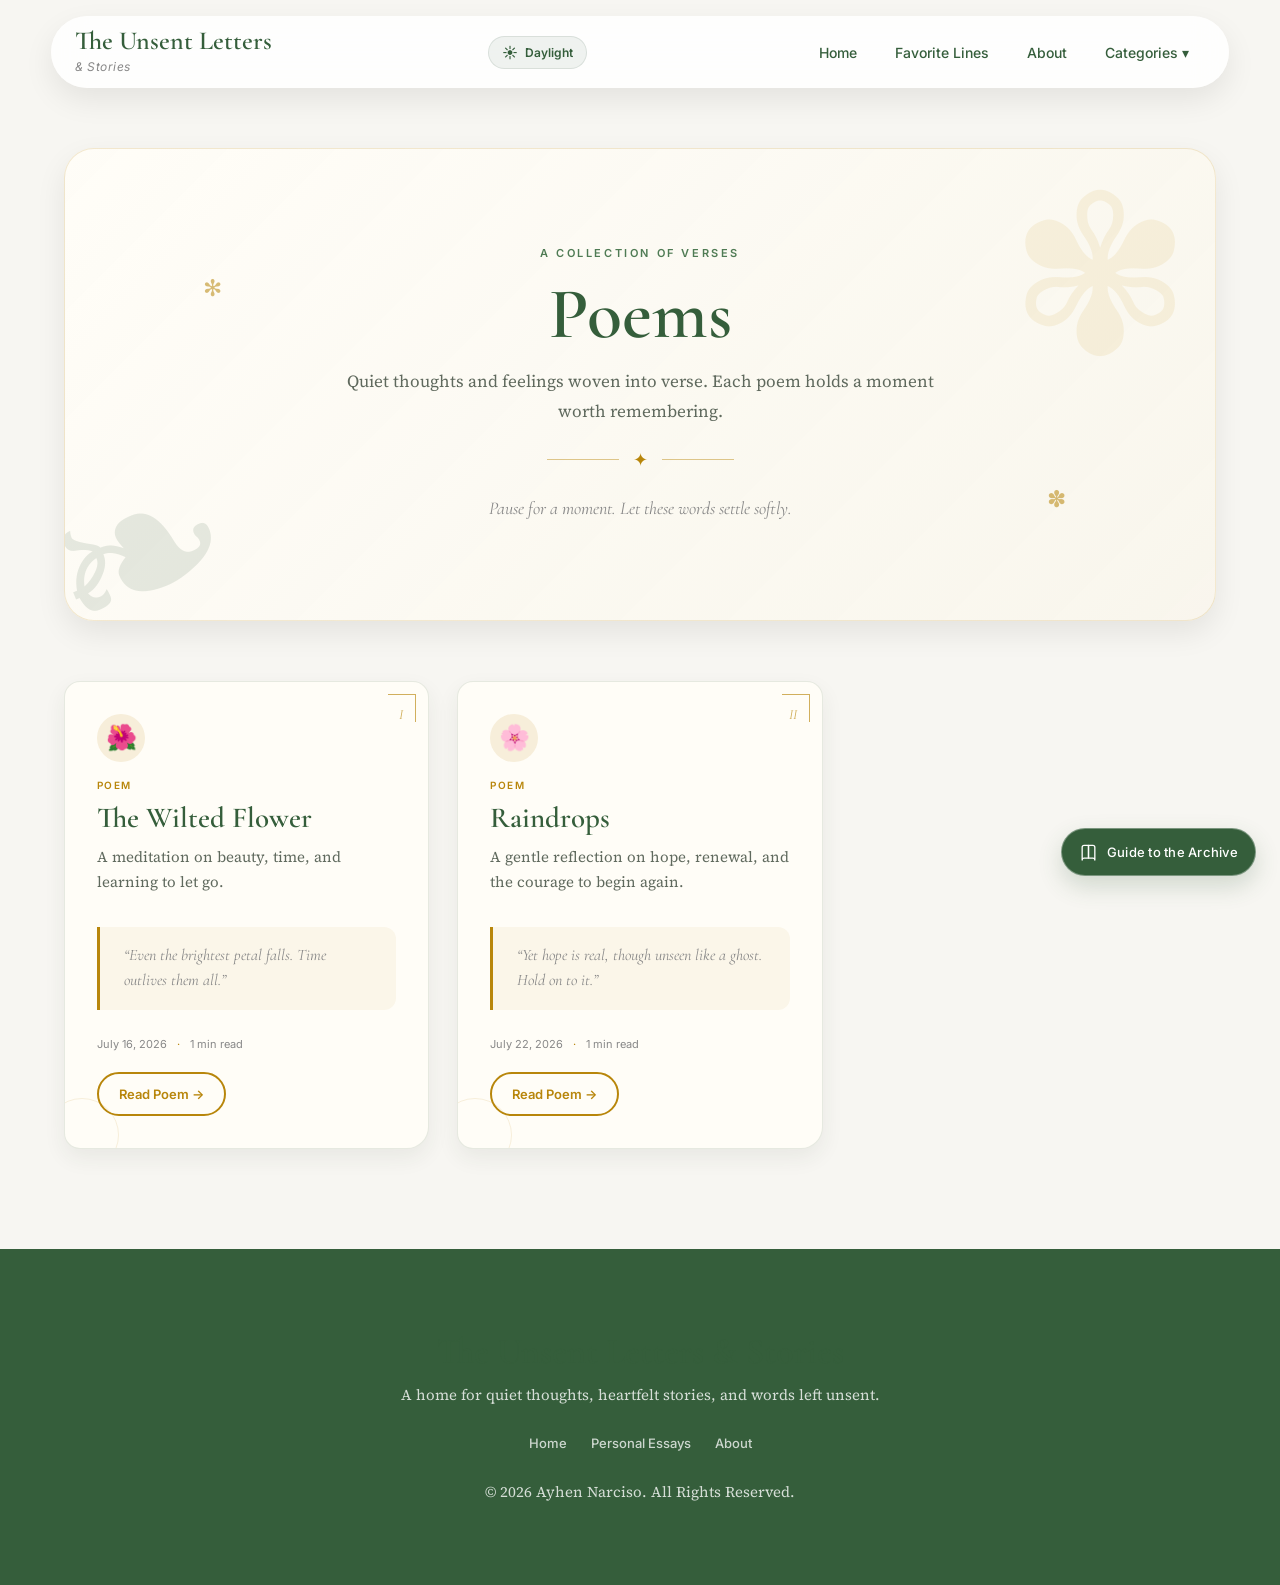
==== poems/index.html @ 9f200e7b "Major Website Update: Poetry, Fresh Ink, Library Improvements & UX Enhancements This update expands " ====
<!DOCTYPE html>
<html lang="en">
<head>
    <meta charset="UTF-8">
    <meta name="viewport" content="width=device-width, initial-scale=1.0">
    <title>Poems | The Unsent Letters & Stories</title>
    <script src="../theme.js"></script>
    <link rel="stylesheet" href="../style.css">
    <link rel="icon" type="image/png" href="../assets/icons/favicon.png">

    <link rel="preconnect" href="https://fonts.googleapis.com">
    <link rel="preconnect" href="https://fonts.gstatic.com" crossorigin>
    <link href="https://fonts.googleapis.com/css2?family=Cormorant+Garamond:ital,wght@0,400;0,600;0,700;1,400;1,600&family=Source+Serif+4:ital,opsz,wght@0,8..60,400;0,8..60,600;1,8..60,400;1,8..60,600&family=Inter:wght@300;400;500;600&display=swap" rel="stylesheet">
</head>
<body class="essay-library-page">

    <!-- Navigation -->
    <nav>
        <div class="nav-logo">
            <a href="../index.html">
                <span class="site-title">The Unsent Letters</span>
                <span class="site-subtitle">& Stories</span>
            </a>
        </div>

        <button class="hamburger" aria-label="Toggle menu">
            <span></span>
            <span></span>
            <span></span>
        </button>

        <ul class="nav-menu">
            <li><a href="../index.html">Home</a></li>
            <li><a href="../quotes.html">Favorite Lines</a></li>
            <li><a href="../about.html">About</a></li>
            <li class="dropdown">
                <a href="#" class="dropdown-toggle">Categories ▾</a>
                <ul class="dropdown-menu">
                    <li><a href="../essays.html">Personal Essays</a></li>
                    <li><a href="index.html" class="active">Poems</a></li>
                    <li><a href="#">Short Stories</a></li>
                    <li><a href="#">Novels</a></li>
                    <li><a href="#">Articles</a></li>
                    <li><a href="../letters-between-us.html">Letters Between Us</a></li>
                </ul>
            </li>
        </ul>
    </nav>

    <!-- Library Section -->
    <main class="essay-library">
        <section class="library-hero reveal" aria-labelledby="library-title">
            <span class="library-flourish library-flourish-left" aria-hidden="true">&#10043;</span>
            <span class="library-flourish library-flourish-right" aria-hidden="true">&#10045;</span>
            <p class="library-kicker">A collection of verses</p>
            <h1 id="library-title">Poems</h1>
            <p class="library-intro">Quiet thoughts and feelings woven into verse. Each poem holds a moment worth remembering.</p>
            <div class="library-divider" aria-hidden="true"><span>✦</span></div>
            <p class="library-note">Pause for a moment. Let these words settle softly.</p>
        </section>

        <section class="essay-grid" aria-label="Poem collection">
            <article class="essay-card essay-card-sunflower reveal">
                <span class="card-stamp" aria-hidden="true">I</span><span class="card-icon" aria-hidden="true">&#127802;</span>
                <span class="essay-badge">Poem</span><h2>The Wilted Flower</h2>
                <p class="card-desc">A meditation on beauty, time, and learning to let go.</p>
                <blockquote>&ldquo;Even the brightest petal falls. Time outlives them all.&rdquo;</blockquote>
                <div class="essay-details"><span>July 16, 2026</span><span>1 min read</span></div>
                <a href="wilted-flower.html" class="btn-read">Read Poem <span aria-hidden="true">&rarr;</span></a>
            </article>

            <article class="essay-card essay-card-moonbound reveal">
                <span class="card-stamp" aria-hidden="true">II</span><span class="card-icon" aria-hidden="true">&#127800;</span>
                <span class="essay-badge">Poem</span><h2>Raindrops</h2>
                <p class="card-desc">A gentle reflection on hope, renewal, and the courage to begin again.</p>
                <blockquote>&ldquo;Yet hope is real, though unseen like a ghost. Hold on to it.&rdquo;</blockquote>
                <div class="essay-details"><span>July 22, 2026</span><span>1 min read</span></div>
                <a href="raindrops.html" class="btn-read">Read Poem <span aria-hidden="true">&rarr;</span></a>
            </article>
        </section>
    </main>

    <!-- Footer -->
    <footer class="site-footer">
        <h2 class="footer-title">The Unsent Letters & Stories</h2>
        <p>A home for quiet thoughts, heartfelt stories, and words left unsent.</p>

        <div class="footer-links">
            <a href="../index.html">Home</a>
            <a href="../essays.html">Personal Essays</a>
            <a href="../about.html">About</a>
        </div>

        <p class="footer-copy">&copy; 2026 Ayhen Narciso. All Rights Reserved.</p>
    </footer>

    <button id="topButton" aria-label="Back to top">&uarr;</button>

    <script src="../script.js"></script>
</body>
</html>
---- style.css ----
/* =========================================
   THE UNSENT LETTERS & STORIES
   Global Stylesheet — Adaptive Theme System
   ========================================= */

/* ----- CSS Variables (Daylight – default) ----- */
:root {
  /* --- Semantic theme tokens (Daylight) --- */
  --background: #F7F6F2;
  --background-subtle: #F8F5EC;
  --surface: #FFFFFF;
  --surface-raised: #FFFDF7;
  --surface-glass: rgba(255, 255, 255, 0.85);
  --text-primary: #2F3A2F;
  --text-secondary: #5F695D;
  --text-muted: #888;
  --text-on-accent: #FFFFFF;
  --accent: #355E3B;
  --accent-hover: #4F7B54;
  --accent-muted: #2F3A2F;
  --accent-gold: #B8860B;
  --accent-gold-hover: #D4A030;
  --accent-gold-light: #F6D365;
  --border: rgba(53, 94, 59, 0.12);
  --shadow-sm: 0 4px 12px rgba(0, 0, 0, 0.06);
  --shadow-md: 0 12px 30px rgba(0, 0, 0, 0.08);
  --shadow-lg: 0 20px 50px rgba(0, 0, 0, 0.1);
  --shadow-btn: 0 10px 25px rgba(53, 94, 59, 0.2);
  --shadow-btn-hover: 0 18px 35px rgba(53, 94, 59, 0.3);
  --button-accent-shadow: 0 10px 25px rgba(184, 134, 11, 0.25);
  --focus-ring: var(--accent-gold-light);
  --shadow: var(--shadow-md);
  --overlay: rgba(31, 45, 33, 0.48);

  /* --- Component-specific tokens (Daylight) --- */
  --nav-bg: var(--surface-glass);
  --nav-shadow: var(--shadow-md);
  --nav-link-hover-bg: var(--accent);
  --nav-link-hover-color: var(--text-on-accent);
  --dropdown-bg: var(--surface-glass);
  --dropdown-shadow: var(--shadow-lg);
  --hamburger-color: var(--accent);
  --mobile-menu-bg: rgba(255, 255, 255, 0.97);

  --hero-bg: var(--accent-muted);
  --hero-overlay: linear-gradient(180deg, rgba(20, 31, 22, 0.62) 0%, rgba(28, 43, 30, 0.72) 52%, rgba(24, 35, 25, 0.78) 100%);
  --hero-text: var(--surface-raised);
  --hero-description: rgba(255, 253, 247, 0.9);
  --hero-btn-bg: var(--surface-raised);
  --hero-btn-color: var(--accent);
  --hero-btn-hover-bg: var(--accent-gold-light);
  --hero-btn-hover-color: var(--accent-muted);

  --card-bg: var(--surface);
  --card-shadow: var(--shadow-sm);
  --card-shadow-hover: var(--shadow-md);
  --card-border: var(--border);
  --card-accent: var(--accent-gold);

  --footer-bg: var(--accent);
  --footer-text: var(--text-on-accent);
  --footer-link-color: var(--text-on-accent);
  --footer-link-hover: var(--accent-gold-light);
  --footer-opacity: 0.8;

  --quote-card-bg: var(--surface);
  --quote-card-border: var(--border);

  --search-bg: var(--surface);
  --search-shadow: var(--shadow-sm);
  --search-focus-shadow: var(--shadow-btn);
  --search-border: rgba(53, 94, 59, 0.14);

  --guide-trigger-bg: var(--accent);
  --guide-trigger-color: var(--text-on-accent);
  --guide-trigger-hover-bg: var(--accent-hover);
  --guide-modal-overlay: rgba(31, 45, 33, 0.48);
  --guide-panel-bg: var(--surface-raised);
  --guide-panel-border: var(--border);
  --guide-panel-shadow: 0 28px 70px rgba(20, 34, 22, 0.28);
  --guide-nav-bg: rgba(255, 255, 255, 0.56);
  --guide-nav-hover-bg: var(--surface);
  --guide-nav-hover-shadow: var(--shadow-sm);

  --article-header-bg: var(--accent-muted);
  --article-header-text: var(--surface-raised);
  --article-header-shadow: rgba(0, 0, 0, 0.38);
  --article-default-hero-overlay: linear-gradient(180deg, rgba(32, 42, 31, 0.66), rgba(32, 42, 31, 0.78));
  --article-meta-bg: rgba(255, 255, 255, 0.16);
  --article-meta-border: rgba(255, 255, 255, 0.22);
  --article-text-shadow: 0 1px 0 rgba(255, 255, 255, 0.42);
  --article-page-wash: linear-gradient(180deg, var(--background) 0%, var(--background-subtle) 100%);
  --article-blockquote-bg: linear-gradient(90deg, rgba(212, 160, 48, 0.06), transparent);
  --article-separator-color: var(--accent-gold);
  --article-sunflower-overlay: linear-gradient(180deg, rgba(54, 40, 16, 0.52), rgba(48, 35, 14, 0.78));
  --article-sunflower-wash: radial-gradient(circle at 12% 16%, rgba(246, 211, 101, 0.18), transparent 30%), linear-gradient(180deg, #FBF7EA 0%, var(--background-subtle) 56%, var(--background) 100%);
  --article-moonbound-overlay: linear-gradient(180deg, rgba(9, 22, 50, 0.5), rgba(10, 24, 51, 0.82));
  --article-moonbound-wash: radial-gradient(circle at 85% 12%, rgba(141, 163, 207, 0.16), transparent 28%), linear-gradient(180deg, #F4F6FB 0%, #F8F6F1 58%, var(--background) 100%);
  --article-blizzard-overlay: linear-gradient(180deg, rgba(31, 49, 63, 0.5), rgba(38, 53, 65, 0.8));
  --article-blizzard-wash: radial-gradient(circle at 14% 15%, rgba(168, 190, 204, 0.22), transparent 28%), linear-gradient(180deg, #F2F6F6 0%, #F7F6F2 62%, var(--background) 100%);
  --article-peace-overlay: linear-gradient(180deg, rgba(35, 73, 47, 0.38), rgba(38, 69, 43, 0.68));
  --article-peace-wash: radial-gradient(circle at 82% 15%, rgba(194, 222, 167, 0.25), transparent 30%), linear-gradient(180deg, #F6F9EF 0%, var(--background-subtle) 58%, var(--background) 100%);
  --article-eccentric-overlay: linear-gradient(135deg, rgba(48, 46, 66, 0.58), rgba(42, 70, 64, 0.7));
  --article-eccentric-wash: radial-gradient(circle at 10% 10%, rgba(170, 149, 191, 0.16), transparent 27%), radial-gradient(circle at 88% 25%, rgba(117, 171, 159, 0.14), transparent 25%), linear-gradient(180deg, #FAF8F5 0%, var(--background-subtle) 62%, var(--background) 100%);
  --article-nav-bg: var(--surface);
  --article-nav-shadow: var(--shadow-sm);
  --article-nav-hover-bg: var(--accent);
  --article-nav-hover-color: var(--text-on-accent);
  --article-nav-hover-shadow: var(--shadow-btn);

  --share-card-bg: var(--surface);
  --share-card-shadow: var(--shadow-md);
  --share-action-btn-bg: var(--accent);
  --share-modal-bg: var(--surface);
  --share-modal-overlay: var(--overlay);
  --close-share-color: var(--text-muted);
  --close-share-hover: var(--accent);

  --letter-form-border: rgba(0, 0, 0, 0.08);
  --letter-form-focus-border: var(--accent);
  --letter-form-focus-shadow: rgba(53, 94, 59, 0.1);
  --letter-submit-bg: var(--accent);
  --letter-submit-hover-bg: var(--accent-hover);

  --line-card-bg: var(--surface);
  --line-card-shadow: var(--shadow-sm);
  --line-card-shadow-hover: var(--shadow-md);

  --garden-letter-bg: var(--surface);

  --about-highlight-bg: rgba(212, 160, 48, 0.06);
  --about-highlight-border: var(--accent-gold);

  --top-button-bg: var(--accent);
  --top-button-color: var(--text-on-accent);
  --top-button-hover-bg: var(--accent-hover);

  --library-hero-bg: linear-gradient(135deg, rgba(255, 253, 247, 0.96), rgba(248, 245, 236, 0.9));
  --library-hero-border: rgba(184, 134, 11, 0.16);
  --library-hero-shadow: var(--shadow-md);
  --library-page-bg: var(--background);
  --library-card-bg: var(--surface-raised);
  --library-card-border: rgba(53, 94, 59, 0.12);
  --library-card-shadow: 0 9px 22px rgba(43, 52, 39, 0.07);
  --library-card-shadow-hover: 0 18px 42px rgba(43, 52, 39, 0.14);
  --library-card-icon-bg: rgba(184, 134, 11, 0.12);
  --library-card-badge: var(--accent-gold);

  /* Library modal tokens (Daylight) */
  --library-modal-overlay: rgba(31, 45, 33, 0.55);
  --library-modal-panel-bg: var(--surface-raised);
  --library-modal-panel-border: var(--border);
  --library-modal-panel-shadow: 0 28px 70px rgba(20, 34, 22, 0.28);
  --library-modal-close-hover-bg: rgba(53, 94, 59, 0.08);
  --library-category-card-bg: var(--surface);
  --library-category-card-border: rgba(53, 94, 59, 0.10);
  --library-category-card-shadow: 0 6px 18px rgba(43, 52, 39, 0.06);
  --library-category-card-shadow-hover: 0 14px 32px rgba(43, 52, 39, 0.12);
  --library-category-card-disabled-opacity: 0.55;
  --library-category-icon-bg: rgba(184, 134, 11, 0.10);
  --library-badge-available-bg: rgba(53, 94, 59, 0.10);
  --library-badge-available-color: var(--accent);
  --library-badge-coming-bg: rgba(184, 134, 11, 0.12);
  --library-badge-coming-color: var(--accent-gold);

  --progress-bar-bg: var(--accent-gold);

  --toggle-bg: rgba(53, 94, 59, 0.07);
  --toggle-color: var(--accent);
  --toggle-hover-bg: rgba(53, 94, 59, 0.12);
  --toggle-border: var(--border);
  --toggle-moonlight-shadow: 0 0 18px rgba(200, 154, 70, 0.14);

  --guide-trigger-border: rgba(255, 255, 255, 0.34);
  --guide-close-hover-bg: rgba(53, 94, 59, 0.08);
  --hero-button-shadow: 0 10px 25px rgba(0, 0, 0, 0.2);
  --start-card-hover-shadow: 0 25px 55px rgba(0, 0, 0, 0.1);
  --essay-quote-bg: rgba(184, 134, 11, 0.04);
  --library-decoration-primary: rgba(53, 94, 59, 0.12);
  --library-decoration-secondary: rgba(212, 160, 48, 0.11);
  --article-vignette: radial-gradient(circle at 50% 45%, transparent 0, rgba(18, 28, 20, 0.18) 100%);
  --article-icon-shadow: 0 2px 12px rgba(0, 0, 0, 0.3);

  /* Poem-specific tokens (Daylight) */
  --poem-wilted-overlay: linear-gradient(180deg, rgba(92, 24, 34, 0.48), rgba(68, 18, 26, 0.76));
  --poem-wilted-wash: radial-gradient(circle at 25% 18%, rgba(230, 150, 160, 0.15), transparent 28%), linear-gradient(180deg, #FDF5F5 0%, #FDF0F0 56%, var(--background) 100%);
  --poem-wilted-hero: url('https://images.unsplash.com/photo-1518621736915-f3b1c41bfd00?auto=format&fit=crop&q=82&w=2200');
  --poem-wilted-accent: #B8404A;
  --poem-petal-color: rgba(184, 64, 74, 0.2);

  --poem-raindrops-overlay: linear-gradient(180deg, rgba(30, 60, 55, 0.44), rgba(20, 48, 42, 0.74));
  --poem-raindrops-wash: radial-gradient(circle at 78% 22%, rgba(180, 210, 195, 0.16), transparent 26%), linear-gradient(180deg, #F0F7F3 0%, var(--background-subtle) 58%, var(--background) 100%);
  --poem-raindrops-hero: url('https://images.unsplash.com/photo-1534274988757-a28bf1a57c17?auto=format&fit=crop&q=82&w=2200');
  --poem-raindrops-accent: #5A8F7C;
  --poem-raindrop-color: rgba(90, 143, 124, 0.2);

  --essay-accent-sunflower: #B8860B;
  --essay-accent-blizzard: #67889B;
  --essay-accent-eccentric: #8A6E94;
  --essay-accent-moonbound: #526A9E;
  --essay-accent-peace: #5F8C63;

  --scrollbar-thumb: var(--accent-hover);
  --scrollbar-thumb-hover: var(--accent);
  --selection-bg: var(--accent-hover);
  --selection-color: var(--text-on-accent);

  /* Spacing */
  --space-xs: 8px;
  --space-sm: 16px;
  --space-md: 24px;
  --space-lg: 40px;
  --space-xl: 60px;
  --space-2xl: 80px;
  --space-3xl: 100px;

  /* Border Radius */
  --radius-sm: 12px;
  --radius-md: 18px;
  --radius-lg: 24px;
  --radius-xl: 30px;
  --radius-full: 60px;
  --radius-round: 50px;

  /* Typography */
  --font-heading: 'Cormorant Garamond', Georgia, serif;
  --font-body: 'Source Serif 4', Georgia, serif;
  --font-nav: 'Inter', -apple-system, sans-serif;

  /* Reading */
  --reading-width: 720px;
  --content-width: 700px;
  --content-max: 760px;
  --max-width: 1200px;

  /* Transitions */
  --transition-fast: 0.25s ease;
  --transition-base: 0.35s ease;
  --transition-slow: 0.6s ease;
}

/* ----- Moonlight Theme ----- */
html[data-theme="moonlight"] {
  /* Semantic theme tokens (Moonlight) */
  --background: #171614;
  --background-subtle: #22211F;
  --surface: #2B2926;
  --surface-raised: #2B2926;
  --surface-glass: rgba(43, 41, 38, 0.9);
  --text-primary: #F2EEDF;
  --text-secondary: #C8C1B4;
  --text-muted: #aaa397;
  --text-on-accent: #F2EEDF;
  --accent: #84977a;
  --accent-hover: #a9b89a;
  --accent-muted: #171614;
  --accent-gold: #d0a95f;
  --accent-gold-hover: #c89a46;
  --accent-gold-light: #e4c782;
  --border: rgba(215, 203, 181, 0.16);
  --shadow-sm: 0 4px 16px rgba(0, 0, 0, 0.18);
  --shadow-md: 0 12px 32px rgba(0, 0, 0, 0.24);
  --shadow-lg: 0 20px 54px rgba(0, 0, 0, 0.3);
  --shadow-btn: 0 10px 25px rgba(0, 0, 0, 0.25);
  --shadow-btn-hover: 0 16px 32px rgba(0, 0, 0, 0.34);
  --button-accent-shadow: 0 10px 25px rgba(200, 154, 70, 0.25);
  --focus-ring: var(--accent-gold-light);
  --shadow: var(--shadow-md);
  --overlay: rgba(12, 11, 10, 0.62);

  /* Component-specific tokens (Moonlight) */
  --nav-bg: var(--surface-glass);
  --nav-shadow: var(--shadow-md);
  --nav-link-hover-bg: var(--accent);
  --nav-link-hover-color: var(--text-on-accent);
  --dropdown-bg: var(--surface-glass);
  --dropdown-shadow: var(--shadow-lg);
  --hamburger-color: var(--accent-gold-light);
  --mobile-menu-bg: rgba(34, 33, 31, 0.98);

  --hero-bg: var(--accent-muted);
  --hero-overlay: linear-gradient(180deg, rgba(10, 14, 11, 0.72) 0%, rgba(15, 22, 16, 0.8) 52%, rgba(13, 17, 14, 0.86) 100%);
  --hero-text: var(--surface-raised);
  --hero-description: rgba(242, 238, 223, 0.9);
  --hero-btn-bg: var(--surface-raised);
  --hero-btn-color: var(--accent);
  --hero-btn-hover-bg: var(--accent-gold-light);
  --hero-btn-hover-color: var(--accent-muted);

  --card-bg: var(--surface);
  --card-shadow: var(--shadow-sm);
  --card-shadow-hover: var(--shadow-md);
  --card-border: var(--border);
  --card-accent: var(--accent-gold);

  --footer-bg: var(--background-subtle);
  --footer-text: var(--text-primary);
  --footer-link-color: var(--text-secondary);
  --footer-link-hover: var(--accent-gold-light);
  --footer-opacity: 0.8;

  --quote-card-bg: var(--surface-raised);
  --quote-card-border: var(--border);

  --search-bg: var(--surface-raised);
  --search-shadow: var(--shadow-sm);
  --search-focus-shadow: 0 0 0 5px rgba(200, 154, 70, 0.1), var(--shadow-sm);
  --search-border: var(--border);

  --guide-trigger-bg: var(--accent);
  --guide-trigger-color: var(--text-on-accent);
  --guide-trigger-hover-bg: var(--accent-hover);
  --guide-modal-overlay: rgba(12, 11, 10, 0.62);
  --guide-panel-bg: var(--surface-raised);
  --guide-panel-border: var(--border);
  --guide-panel-shadow: 0 28px 70px rgba(0, 0, 0, 0.4);
  --guide-nav-bg: rgba(62, 58, 53, 0.76);
  --guide-nav-hover-bg: var(--surface-raised);
  --guide-nav-hover-shadow: var(--shadow-sm);

  --article-header-bg: var(--accent-muted);
  --article-header-text: var(--surface-raised);
  --article-header-shadow: rgba(0, 0, 0, 0.38);
  --article-default-hero-overlay: linear-gradient(180deg, rgba(20, 24, 20, 0.76), rgba(10, 12, 10, 0.88));
  --article-meta-bg: rgba(255, 255, 255, 0.16);
  --article-meta-border: rgba(255, 255, 255, 0.22);
  --article-text-shadow: none;
  --article-blockquote-bg: linear-gradient(90deg, rgba(200, 154, 70, 0.12), transparent);
  --article-separator-color: var(--accent-gold);
  --article-sunflower-overlay: linear-gradient(180deg, rgba(48, 31, 10, 0.65), rgba(23, 20, 15, 0.86));
  --article-sunflower-wash: radial-gradient(circle at 12% 16%, rgba(186, 132, 38, 0.12), transparent 30%), linear-gradient(180deg, #211D18 0%, var(--background) 62%);
  --article-moonbound-overlay: linear-gradient(180deg, rgba(5, 14, 42, 0.52), rgba(5, 10, 28, 0.87));
  --article-moonbound-wash: radial-gradient(circle at 85% 12%, rgba(104, 128, 183, 0.13), transparent 28%), linear-gradient(180deg, #1B1E2B 0%, var(--background) 62%);
  --article-blizzard-overlay: linear-gradient(180deg, rgba(22, 40, 57, 0.66), rgba(16, 22, 28, 0.87));
  --article-blizzard-wash: radial-gradient(circle at 14% 15%, rgba(104, 139, 163, 0.13), transparent 28%), linear-gradient(180deg, #1C2225 0%, var(--background) 62%);
  --article-peace-overlay: linear-gradient(180deg, rgba(24, 56, 37, 0.58), rgba(20, 29, 21, 0.84));
  --article-peace-wash: radial-gradient(circle at 82% 15%, rgba(132, 166, 103, 0.12), transparent 30%), linear-gradient(180deg, #1D251E 0%, var(--background) 62%);
  --article-eccentric-overlay: linear-gradient(135deg, rgba(41, 33, 52, 0.72), rgba(25, 46, 43, 0.84));
  --article-eccentric-wash: radial-gradient(circle at 10% 10%, rgba(143, 105, 156, 0.13), transparent 27%), radial-gradient(circle at 88% 25%, rgba(74, 130, 118, 0.12), transparent 25%), linear-gradient(180deg, #211D24 0%, var(--background) 62%);
  --article-nav-bg: var(--surface-raised);
  --article-nav-shadow: var(--shadow-sm);
  --article-nav-hover-bg: var(--accent);
  --article-nav-hover-color: var(--text-on-accent);
  --article-nav-hover-shadow: var(--shadow-btn);

  --share-card-bg: var(--surface-raised);
  --share-card-shadow: var(--shadow-md);
  --share-action-btn-bg: var(--accent);
  --share-modal-bg: var(--surface-raised);
  --share-modal-overlay: var(--overlay);
  --close-share-color: var(--text-muted);
  --close-share-hover: var(--accent-gold-light);

  --letter-form-border: var(--border);
  --letter-form-focus-border: var(--accent-gold);
  --letter-form-focus-shadow: rgba(200, 154, 70, 0.1);
  --letter-submit-bg: var(--accent);
  --letter-submit-hover-bg: var(--accent-hover);

  --line-card-bg: var(--surface-raised);
  --line-card-shadow: var(--shadow-sm);
  --line-card-shadow-hover: var(--shadow-md);

  --garden-letter-bg: var(--surface-raised);

  --about-highlight-bg: rgba(200, 154, 70, 0.12);
  --about-highlight-border: var(--accent-gold);

  --top-button-bg: var(--accent);
  --top-button-color: var(--text-on-accent);
  --top-button-hover-bg: var(--accent-hover);

  --library-hero-bg: radial-gradient(circle at 87% 16%, rgba(200, 154, 70, 0.11), transparent 19%), linear-gradient(135deg, rgba(43, 41, 38, 0.97), rgba(34, 33, 31, 0.96));
  --library-hero-border: rgba(200, 154, 70, 0.2);
  --library-hero-shadow: var(--shadow-md);
  --library-page-bg: radial-gradient(circle at 8% 23%, rgba(200, 154, 70, 0.1), transparent 18rem), radial-gradient(circle at 92% 38%, rgba(132, 151, 122, 0.09), transparent 21rem), repeating-linear-gradient(0deg, rgba(242, 238, 223, 0.012) 0 1px, transparent 1px 5px), var(--background);
  --library-card-bg: linear-gradient(90deg, rgba(200, 154, 70, 0.045), transparent 18%), repeating-linear-gradient(0deg, transparent 0 30px, rgba(242, 238, 223, 0.025) 30px 31px), var(--surface-raised);
  --library-card-border: var(--border);
  --library-card-shadow: 0 9px 22px rgba(0, 0, 0, 0.2);
  --library-card-shadow-hover: 0 18px 42px rgba(0, 0, 0, 0.3);
  --library-card-icon-bg: rgba(200, 154, 70, 0.12);
  --library-card-badge: var(--accent-gold);

  --progress-bar-bg: var(--accent-gold-light);

  --toggle-bg: rgba(228, 199, 130, 0.11);
  --toggle-color: var(--accent-gold-light);
  --toggle-hover-bg: rgba(228, 199, 130, 0.18);
  --toggle-border: rgba(228, 199, 130, 0.3);
  --toggle-moonlight-shadow: 0 0 18px rgba(200, 154, 70, 0.14);

  --guide-trigger-border: rgba(242, 238, 223, 0.34);
  --guide-close-hover-bg: rgba(228, 199, 130, 0.12);
  --hero-button-shadow: 0 10px 25px rgba(0, 0, 0, 0.25);
  --start-card-hover-shadow: 0 25px 55px rgba(0, 0, 0, 0.24);
  --essay-quote-bg: rgba(200, 154, 70, 0.08);
  --library-decoration-primary: rgba(169, 184, 154, 0.16);
  --library-decoration-secondary: rgba(228, 199, 130, 0.14);
  --article-vignette: radial-gradient(circle at 50% 45%, transparent 0, rgba(0, 0, 0, 0.3) 100%);
  --article-icon-shadow: 0 2px 12px rgba(0, 0, 0, 0.44);

  --essay-accent-sunflower: #D4A030;
  --essay-accent-blizzard: #7DA0B4;
  --essay-accent-eccentric: #A88BB5;
  --essay-accent-moonbound: #6D87C0;
  --essay-accent-peace: #78A07C;

  --scrollbar-thumb: #6f7f68;
  --scrollbar-thumb-hover: var(--accent-gold);
  --selection-bg: var(--accent-gold);
  --selection-color: var(--background);
}

/* =========================================
   THEME TOGGLE
   ========================================= */

.theme-toggle {
  display: inline-flex;
  align-items: center;
  gap: 7px;
  padding: 8px 13px;
  border: 1px solid var(--toggle-border);
  border-radius: var(--radius-round);
  background: var(--toggle-bg);
  color: var(--toggle-color);
  cursor: pointer;
  font-family: var(--font-nav);
  font-size: 12px;
  font-weight: 600;
  white-space: nowrap;
  transition: transform var(--transition-fast), background var(--transition-fast), box-shadow var(--transition-fast), color var(--transition-fast);
}

.theme-toggle:hover {
  transform: translateY(-2px);
  background: var(--toggle-hover-bg);
}

.theme-toggle:focus-visible {
  outline: 3px solid var(--focus-ring);
  outline-offset: 3px;
}

.theme-toggle-icon {
  display: inline-block;
  font-size: 15px;
  line-height: 1;
  transition: transform 0.45s ease;
}

html[data-theme="moonlight"] .theme-toggle {
  box-shadow: var(--toggle-moonlight-shadow);
}

html[data-theme="moonlight"] .theme-toggle-icon {
  transform: rotate(-22deg);
}

/* =========================================
   THEME TRANSITIONS
   ========================================= */

html.theme-transitioning,
html.theme-transitioning *,
html.theme-transitioning *::before,
html.theme-transitioning *::after {
  transition: background-color 0.3s ease, color 0.3s ease, border-color 0.3s ease, box-shadow 0.3s ease, background-image 0.3s ease, background 0.3s ease !important;
}

/* =========================================
   RESET & BASE
   ========================================= */

*,
*::before,
*::after {
  margin: 0;
  padding: 0;
  box-sizing: border-box;
}

html {
  scroll-behavior: smooth;
  scroll-padding-top: 100px;
}

body {
  font-family: var(--font-body);
  font-size: 18px;
  line-height: 1.85;
  color: var(--text-primary);
  background: var(--background);
  -webkit-font-smoothing: antialiased;
  -moz-osx-font-smoothing: grayscale;
  animation: pageFade 0.8s ease;
}

@keyframes pageFade {
  from { opacity: 0; }
  to   { opacity: 1; }
}

img {
  max-width: 100%;
  height: auto;
  display: block;
}

a {
  color: var(--accent);
  text-decoration: none;
  transition: var(--transition-base);
}

::selection {
  background: var(--selection-bg);
  color: var(--selection-color);
}

/* =========================================
   SCROLLBAR
   ========================================= */

::-webkit-scrollbar { width: 10px; }
::-webkit-scrollbar-track { background: var(--background); }
::-webkit-scrollbar-thumb {
  background: var(--scrollbar-thumb);
  border-radius: 20px;
}
::-webkit-scrollbar-thumb:hover {
  background: var(--scrollbar-thumb-hover);
}

/* =========================================
   TYPOGRAPHY
   ========================================= */

h1, h2, h3, h4, h5, h6 {
  font-family: var(--font-heading);
  font-weight: 600;
  color: var(--accent);
  line-height: 1.2;
}

h1 { font-size: 64px; }
h2 { font-size: 44px; }
h3 { font-size: 32px; }
h4 { font-size: 24px; }

p { margin-bottom: 1.2em; }

/* ----- Reading Width ----- */
.reading-width {
  max-width: var(--reading-width);
  margin-left: auto;
  margin-right: auto;
}

/* ----- Blockquotes ----- */
blockquote {
  font-family: var(--font-heading);
  font-size: 22px;
  font-style: italic;
  color: var(--text-secondary);
  max-width: var(--content-width);
  margin: var(--space-lg) auto;
  padding: var(--space-md) var(--space-lg);
  border-left: 4px solid var(--accent-gold);
  background: var(--article-blockquote-bg);
  border-radius: 0 var(--radius-sm) var(--radius-sm) 0;
  line-height: 1.7;
}

/* ----- Drop Cap ----- */
.has-dropcap::first-letter {
  font-family: var(--font-heading);
  font-size: 4.2rem;
  float: left;
  line-height: 0.85;
  margin-right: 14px;
  margin-top: 8px;
  color: var(--accent-gold);
  font-weight: 700;
}

/* =========================================
   NAVIGATION
   ========================================= */

nav {
  position: sticky;
  top: 16px;
  z-index: 1000;
  width: 92%;
  max-width: var(--max-width);
  margin: 16px auto;
  display: flex;
  justify-content: space-between;
  align-items: center;
  padding: 10px 24px;
  background: var(--nav-bg);
  backdrop-filter: blur(16px);
  -webkit-backdrop-filter: blur(16px);
  border-radius: var(--radius-full);
  box-shadow: var(--nav-shadow);
  transition: transform var(--transition-base), background-color var(--transition-base);
}

nav:hover {
  transform: translateY(-2px);
}

/* Logo */
.nav-logo { flex-shrink: 0; }

.nav-logo a {
  text-decoration: none;
  display: flex;
  flex-direction: column;
}

.nav-logo .site-title {
  font-family: var(--font-heading);
  font-size: 26px;
  font-weight: 600;
  color: var(--accent);
  line-height: 1.15;
}

.nav-logo .site-subtitle {
  font-family: var(--font-nav);
  font-size: 12px;
  font-style: italic;
  color: var(--text-muted);
  letter-spacing: 0.5px;
}

/* Menu */
.nav-menu {
  display: flex;
  align-items: center;
  gap: 6px;
  list-style: none;
}

.nav-menu a {
  font-family: var(--font-nav);
  font-size: 14px;
  font-weight: 500;
  color: var(--accent);
  padding: 8px 16px;
  border-radius: var(--radius-round);
  transition: all var(--transition-fast);
  white-space: nowrap;
  position: relative;
}

.nav-menu a::after {
  content: '';
  position: absolute;
  bottom: 4px;
  left: 50%;
  transform: translateX(-50%) scaleX(0);
  width: 60%;
  height: 2px;
  background: var(--accent-gold);
  border-radius: 2px;
  transition: transform var(--transition-fast);
}

.nav-menu a:hover {
  background: var(--nav-link-hover-bg);
  color: var(--nav-link-hover-color);
}

.nav-menu a:hover::after {
  transform: translateX(-50%) scaleX(0);
}

.nav-menu a.active {
  background: var(--nav-link-hover-bg);
  color: var(--nav-link-hover-color);
}

.nav-menu a.active::after {
  display: none;
}

/* Dropdown */
.nav-menu .dropdown { position: relative; }

.dropdown-menu {
  display: none;
  position: absolute;
  top: 100%;
  left: 50%;
  transform: translateX(-50%);
  background: var(--dropdown-bg);
  backdrop-filter: blur(16px);
  -webkit-backdrop-filter: blur(16px);
  border-radius: var(--radius-md);
  box-shadow: var(--dropdown-shadow);
  padding: 8px;
  min-width: 185px;
  list-style: none;
  margin-top: 8px;
  z-index: 1001;
}

.dropdown-menu a {
  display: block;
  padding: 10px 18px;
  border-radius: var(--radius-sm);
  font-size: 13px;
  color: var(--accent);
  text-align: center;
}

.dropdown-menu a:hover {
  background: var(--nav-link-hover-bg);
  color: var(--nav-link-hover-color);
}

.dropdown:hover .dropdown-menu {
  display: block;
}

/* Hamburger */
.hamburger {
  display: none;
  flex-direction: column;
  justify-content: center;
  align-items: center;
  width: 36px;
  height: 36px;
  background: none;
  border: none;
  cursor: pointer;
  gap: 5px;
  padding: 0;
  z-index: 1002;
}

.hamburger span {
  display: block;
  width: 22px;
  height: 2px;
  background: var(--hamburger-color);
  border-radius: 2px;
  transition: all var(--transition-fast);
}

.hamburger.active span:nth-child(1) {
  transform: rotate(45deg) translate(5px, 5px);
}
.hamburger.active span:nth-child(2) {
  opacity: 0;
}
.hamburger.active span:nth-child(3) {
  transform: rotate(-45deg) translate(5px, -5px);
}

/* =========================================
   ARTICLE TEMPLATE (Unified for all essays)
   ========================================= */

.article-page {
  min-height: 100vh;
  --article-hero-image: none;
  --article-hero-overlay: var(--article-default-hero-overlay);
  --article-page-wash: linear-gradient(180deg, var(--background) 0%, var(--background-subtle) 100%);
  background: var(--article-page-wash);
}

.article-header {
  position: relative;
  isolation: isolate;
  min-height: min(760px, calc(100vh - 32px));
  margin: 0 auto var(--space-lg);
  padding: calc(var(--space-3xl) + 48px) var(--space-md) var(--space-3xl);
  text-align: center;
  display: flex;
  flex-direction: column;
  justify-content: center;
  overflow: hidden;
  background-color: var(--article-header-bg);
  background-image: var(--article-hero-overlay), var(--article-hero-image);
  background-position: center;
  background-repeat: no-repeat;
  background-size: cover;
  background-attachment: fixed;
}

.article-header::after {
  content: '';
  position: absolute;
  inset: 0;
  z-index: -1;
  background: var(--article-vignette);
}

.article-header > * {
  position: relative;
  z-index: 1;
  max-width: var(--reading-width);
  margin-left: auto;
  margin-right: auto;
}

.article-icon {
  font-size: 36px;
  margin-bottom: var(--space-sm);
  display: block;
  opacity: 0.88;
  filter: drop-shadow(var(--article-icon-shadow));
}

.article-header h1 {
  font-size: 52px;
  color: var(--article-header-text);
  text-shadow: 0 3px 24px var(--article-header-shadow);
  margin-bottom: var(--space-xs);
  line-height: 1.1;
}

.article-subtitle {
  font-family: var(--font-heading);
  font-size: 20px;
  font-style: italic;
  color: var(--accent-gold-light);
  margin-bottom: var(--space-md);
  max-width: 600px;
  margin-left: auto;
  margin-right: auto;
}

.article-meta {
  display: flex;
  justify-content: center;
  flex-wrap: wrap;
  gap: 12px;
  margin-bottom: var(--space-md);
}

.article-meta span {
  font-family: var(--font-nav);
  font-size: 13px;
  color: var(--article-header-text);
  background: var(--article-meta-bg);
  border: 1px solid var(--article-meta-border);
  backdrop-filter: blur(6px);
  -webkit-backdrop-filter: blur(6px);
  padding: 6px 16px;
  border-radius: var(--radius-round);
  letter-spacing: 0.3px;
}

/* Decorative Separator */
.article-separator {
  text-align: center;
  font-size: 18px;
  color: var(--article-separator-color);
  letter-spacing: 8px;
  opacity: 0.5;
  margin: var(--space-lg) auto;
  max-width: var(--content-width);
  padding: 0 var(--space-md);
  position: relative;
}

.article-separator::before,
.article-separator::after {
  content: '';
  position: absolute;
  top: 50%;
  width: 30%;
  height: 1px;
  background: var(--article-separator-color);
  opacity: 0.3;
}

.article-separator::before { left: 0; }
.article-separator::after { right: 0; }

/* Article Content */
.article-content {
  max-width: var(--content-max);
  margin: 0 auto;
  padding: 0 var(--space-md) var(--space-2xl);
  font-size: 18px;
  line-height: 2;
  color: var(--text-primary);
  text-shadow: var(--article-text-shadow);
}

/* Individual essay atmospheres (Light) */
.article-sunflower {
  --article-hero-image: url('https://images.unsplash.com/photo-1500320821405-8fc1732209ca?auto=format&fit=crop&q=82&w=2200');
  --article-hero-overlay: var(--article-sunflower-overlay);
  --article-page-wash: var(--article-sunflower-wash);
}

.article-moonbound {
  --article-hero-image: url('https://images.unsplash.com/photo-1654257085164-b74352548cc4?auto=format&fit=crop&q=82&w=2200');
  --article-hero-overlay: var(--article-moonbound-overlay);
  --article-page-wash: var(--article-moonbound-wash);
}

.article-blizzard {
  --article-hero-image: url('https://images.unsplash.com/photo-1483664852095-d6cc6870702d?auto=format&fit=crop&q=82&w=2200');
  --article-hero-overlay: var(--article-blizzard-overlay);
  --article-page-wash: var(--article-blizzard-wash);
}

.article-peace {
  --article-hero-image: url('https://images.unsplash.com/photo-1722295940508-0266702a6fe9?auto=format&fit=crop&q=82&w=2200');
  --article-hero-overlay: var(--article-peace-overlay);
  --article-page-wash: var(--article-peace-wash);
}

.article-eccentric {
  --article-hero-image: url('https://images.unsplash.com/photo-1549490349-8643362247b5?auto=format&fit=crop&q=82&w=2200');
  --article-hero-overlay: var(--article-eccentric-overlay);
  --article-page-wash: var(--article-eccentric-wash);
}

/* Poem atmospheres */
.poem-wilted {
  --article-hero-image: var(--poem-wilted-hero);
  --article-hero-overlay: var(--poem-wilted-overlay);
  --article-page-wash: var(--poem-wilted-wash);
  --poem-accent: var(--poem-wilted-accent);
}

.poem-raindrops {
  --article-hero-image: var(--poem-raindrops-hero);
  --article-hero-overlay: var(--poem-raindrops-overlay);
  --article-page-wash: var(--poem-raindrops-wash);
  --poem-accent: var(--poem-raindrops-accent);
}

/* Poem stanzas styling */
.article-content .poem-stanza {
  font-family: var(--font-heading);
  font-size: 19px;
  line-height: 2.2;
  text-align: center;
  max-width: 560px;
  margin-left: auto;
  margin-right: auto;
  margin-bottom: var(--space-lg);
  color: var(--text-primary);
}

.article-content .poem-stanza p {
  margin-bottom: 0.15em;
}

/* Remove drop cap for poem pages */
.poem-wilted .article-content p:first-of-type::first-letter,
.poem-raindrops .article-content p:first-of-type::first-letter {
  font-size: inherit;
  float: none;
  line-height: inherit;
  margin: 0;
  color: inherit;
  font-weight: inherit;
}

/* Poem title in header */
.poem-wilted .article-header h1,
.poem-raindrops .article-header h1 {
  font-size: 56px;
}

/* =========================================
   POEM DECORATIVE ANIMATIONS
   ========================================= */

/* Floating Petals (Wilted Flower) */
.poem-petals {
  position: fixed;
  inset: 0;
  pointer-events: none;
  z-index: 1;
  overflow: hidden;
}

.poem-petal {
  position: absolute;
  top: -20px;
  width: 14px;
  height: 14px;
  background: var(--poem-petal-color, rgba(184, 64, 74, 0.2));
  border-radius: 50% 0 50% 0;
  opacity: 0;
  animation: petalFall linear infinite;
}

.poem-petal:nth-child(1) { left: 10%; animation-duration: 12s; animation-delay: 0s; width: 12px; height: 12px; }
.poem-petal:nth-child(2) { left: 25%; animation-duration: 15s; animation-delay: 2s; width: 10px; height: 10px; }
.poem-petal:nth-child(3) { left: 45%; animation-duration: 11s; animation-delay: 4s; width: 14px; height: 14px; }
.poem-petal:nth-child(4) { left: 65%; animation-duration: 14s; animation-delay: 1s; width: 11px; height: 11px; }
.poem-petal:nth-child(5) { left: 80%; animation-duration: 13s; animation-delay: 3s; width: 13px; height: 13px; }
.poem-petal:nth-child(6) { left: 35%; animation-duration: 16s; animation-delay: 5s; width: 9px; height: 9px; }
.poem-petal:nth-child(7) { left: 55%; animation-duration: 10s; animation-delay: 2.5s; width: 12px; height: 12px; }
.poem-petal:nth-child(8) { left: 90%; animation-duration: 14s; animation-delay: 4.5s; width: 10px; height: 10px; }

@keyframes petalFall {
  0% { transform: translateY(-20px) rotate(0deg); opacity: 0; }
  10% { opacity: 0.6; }
  90% { opacity: 0.4; }
  100% { transform: translateY(calc(100vh + 20px)) rotate(360deg); opacity: 0; }
}

/* Drifting Raindrops (Raindrops) */
.poem-raindrops-container {
  position: fixed;
  inset: 0;
  pointer-events: none;
  z-index: 1;
  overflow: hidden;
}

.poem-raindrop {
  position: absolute;
  top: -15px;
  width: 2px;
  height: 18px;
  background: var(--poem-raindrop-color, rgba(90, 143, 124, 0.2));
  border-radius: 1px;
  opacity: 0;
  animation: raindropFall linear infinite;
}

.poem-raindrop:nth-child(1) { left: 8%; animation-duration: 2.5s; animation-delay: 0s; }
.poem-raindrop:nth-child(2) { left: 20%; animation-duration: 3.2s; animation-delay: 0.8s; }
.poem-raindrop:nth-child(3) { left: 32%; animation-duration: 2.8s; animation-delay: 1.5s; }
.poem-raindrop:nth-child(4) { left: 45%; animation-duration: 3.5s; animation-delay: 0.3s; }
.poem-raindrop:nth-child(5) { left: 55%; animation-duration: 2.6s; animation-delay: 2s; }
.poem-raindrop:nth-child(6) { left: 68%; animation-duration: 3s; animation-delay: 1s; }
.poem-raindrop:nth-child(7) { left: 78%; animation-duration: 2.9s; animation-delay: 0.5s; }
.poem-raindrop:nth-child(8) { left: 88%; animation-duration: 3.3s; animation-delay: 1.8s; }
.poem-raindrop:nth-child(9) { left: 15%; animation-duration: 2.7s; animation-delay: 2.2s; }
.poem-raindrop:nth-child(10) { left: 72%; animation-duration: 3.1s; animation-delay: 0.1s; }
.poem-raindrop:nth-child(11) { left: 40%; animation-duration: 2.4s; animation-delay: 1.2s; }
.poem-raindrop:nth-child(12) { left: 95%; animation-duration: 3.4s; animation-delay: 0.6s; }

@keyframes raindropFall {
  0% { transform: translateY(-15px); opacity: 0; }
  15% { opacity: 0.5; }
  85% { opacity: 0.3; }
  100% { transform: translateY(calc(100vh + 15px)); opacity: 0; }
}

/* Reduced motion for poems */
@media (prefers-reduced-motion: reduce) {
  .poem-petal,
  .poem-raindrop {
    animation: none !important;
    display: none;
  }
}

/* Moonlight article content adjustments */
html[data-theme="moonlight"] .article-content {
  line-height: 2.08;
}

html[data-theme="moonlight"] .article-content p {
  margin-bottom: 1.75em;
}

/* First paragraph drop cap */
.article-content p:first-of-type::first-letter {
  font-family: var(--font-heading);
  font-size: 4rem;
  float: left;
  line-height: 0.8;
  margin-right: 14px;
  margin-top: 6px;
  color: var(--accent-gold);
  font-weight: 700;
}

/* Closing line */
.closing-line {
  text-align: center;
  font-family: var(--font-heading);
  font-size: 22px;
  font-style: italic;
  color: var(--accent-hover);
  margin-top: var(--space-xl);
  line-height: 1.8;
  padding: var(--space-md);
}

/* =========================================
   BUTTONS
   ========================================= */

.btn {
  display: inline-block;
  font-family: var(--font-nav);
  font-size: 15px;
  font-weight: 500;
  padding: 14px 32px;
  background: var(--accent);
  color: var(--text-on-accent);
  border-radius: var(--radius-round);
  text-decoration: none;
  transition: all var(--transition-base);
  box-shadow: var(--shadow-btn);
  border: none;
  cursor: pointer;
}

.btn:hover {
  background: var(--accent-hover);
  transform: translateY(-3px);
  box-shadow: var(--shadow-btn-hover);
  color: var(--text-on-accent);
}

.btn:active {
  transform: scale(0.98);
}

.btn-outline {
  background: transparent;
  color: var(--accent);
  border: 2px solid var(--accent);
  box-shadow: none;
}

.btn-outline:hover {
  background: var(--accent);
  color: var(--text-on-accent);
}

.btn-gold {
  background: var(--accent-gold);
  box-shadow: var(--button-accent-shadow);
}

.btn-gold:hover {
  background: var(--accent-gold-hover);
}

/* =========================================
   CARDS (generic)
   ========================================= */

.card {
  background: var(--card-bg);
  border-radius: var(--radius-lg);
  padding: var(--space-lg);
  box-shadow: var(--card-shadow);
  transition: all var(--transition-base);
}

.card:hover {
  transform: translateY(-6px);
  box-shadow: var(--shadow-lg);
}

/* =========================================
   FOOTER
   ========================================= */

.site-footer {
  background: var(--footer-bg);
  color: var(--footer-text);
  text-align: center;
  padding: var(--space-2xl) var(--space-md);
  margin-top: var(--space-3xl);
  border-top: 1px solid var(--border);
}

.site-footer .footer-title {
  font-family: var(--font-heading);
  font-size: 36px;
  margin-bottom: var(--space-xs);
}

.site-footer p {
  color: var(--footer-link-color);
  opacity: var(--footer-opacity);
  font-size: 15px;
  line-height: 1.7;
  max-width: 500px;
  margin: 0 auto;
}

.footer-links {
  margin: var(--space-md) 0;
  display: flex;
  justify-content: center;
  gap: var(--space-md);
  flex-wrap: wrap;
}

.footer-links a {
  color: var(--footer-link-color);
  opacity: 0.75;
  font-family: var(--font-nav);
  font-size: 13px;
  font-weight: 500;
  transition: var(--transition-fast);
}

.footer-links a:hover {
  color: var(--footer-link-hover);
  opacity: 1;
}

.footer-copy {
  font-size: 13px;
  opacity: 0.6;
  margin-top: var(--space-md);
}

/* =========================================
   BACK TO TOP
   ========================================= */

#topButton {
  position: fixed;
  bottom: 24px;
  right: 24px;
  width: 48px;
  height: 48px;
  border: none;
  border-radius: 50%;
  background: var(--top-button-bg);
  color: var(--top-button-color);
  font-size: 18px;
  cursor: pointer;
  display: none;
  box-shadow: var(--shadow-md);
  z-index: 999;
  transition: all var(--transition-fast);
}

#topButton:hover {
  background: var(--top-button-hover-bg);
  transform: translateY(-3px);
}

/* =========================================
   READING PROGRESS BAR
   ========================================= */

#progress-bar {
  position: fixed;
  top: 0;
  left: 0;
  height: 4px;
  background: var(--progress-bar-bg);
  z-index: 9999;
  width: 0%;
  transition: width 0.1s ease;
}

/* =========================================
   GUIDE TO THE ARCHIVE
   ========================================= */

.archive-guide-trigger {
  position: fixed;
  right: 24px;
  bottom: 24px;
  z-index: 1002;
  display: inline-flex;
  align-items: center;
  gap: 9px;
  min-height: 48px;
  padding: 11px 17px;
  border: 1px solid var(--guide-trigger-border);
  border-radius: var(--radius-round);
  background: var(--guide-trigger-bg);
  color: var(--guide-trigger-color);
  box-shadow: var(--shadow-btn);
  cursor: pointer;
  font-family: var(--font-nav);
  font-size: 13px;
  font-weight: 500;
  letter-spacing: 0.02em;
  transition: transform var(--transition-fast), background var(--transition-fast), box-shadow var(--transition-fast);
}

.archive-guide-trigger svg {
  width: 19px;
  height: 19px;
  fill: none;
  stroke: currentColor;
  stroke-linecap: round;
  stroke-linejoin: round;
  stroke-width: 1.65;
}

.archive-guide-trigger:hover {
  background: var(--guide-trigger-hover-bg);
  box-shadow: var(--shadow-btn-hover);
  transform: translateY(-3px);
}

.archive-guide-trigger:focus-visible,
.archive-guide-close:focus-visible,
.archive-guide-nav a:focus-visible {
  outline: 3px solid var(--focus-ring);
  outline-offset: 3px;
}

.archive-guide-modal {
  position: fixed;
  inset: 0;
  z-index: 2000;
  display: grid;
  place-items: center;
  padding: 24px;
  overflow-y: auto;
  background: var(--guide-modal-overlay);
  backdrop-filter: blur(9px);
  -webkit-backdrop-filter: blur(9px);
  opacity: 0;
  visibility: hidden;
  pointer-events: none;
  transition: opacity 0.3s ease, visibility 0s linear 0.3s;
}

.archive-guide-modal.is-open {
  opacity: 1;
  visibility: visible;
  pointer-events: auto;
  transition-delay: 0s;
}

.archive-guide-panel {
  position: relative;
  width: min(100%, 620px);
  max-height: min(760px, calc(100vh - 48px));
  padding: 48px;
  overflow-y: auto;
  border: 1px solid var(--guide-panel-border);
  border-radius: var(--radius-xl);
  background: var(--guide-panel-bg);
  box-shadow: var(--guide-panel-shadow);
  opacity: 0;
  transform: translateY(24px) scale(0.98);
  transition: opacity 0.35s ease, transform 0.4s cubic-bezier(0.2, 0.8, 0.2, 1);
}

.archive-guide-modal.is-open .archive-guide-panel {
  opacity: 1;
  transform: translateY(0) scale(1);
}

.archive-guide-close {
  position: absolute;
  top: 16px;
  right: 18px;
  width: 38px;
  height: 38px;
  border: 0;
  border-radius: 50%;
  background: transparent;
  color: var(--text-secondary);
  cursor: pointer;
  font-family: var(--font-heading);
  font-size: 32px;
  line-height: 1;
  transition: background var(--transition-fast), color var(--transition-fast), transform var(--transition-fast);
}

.archive-guide-close:hover {
  background: var(--guide-close-hover-bg);
  color: var(--accent);
  transform: rotate(90deg);
}

.archive-guide-eyebrow {
  margin-bottom: 4px;
  color: var(--accent-hover);
  font-family: var(--font-nav);
  font-size: 11px;
  font-weight: 600;
  letter-spacing: 2px;
  text-transform: uppercase;
}

.archive-guide-panel h2 {
  margin-bottom: 8px;
  padding-right: 30px;
  font-size: 42px;
}

.archive-guide-intro {
  margin-bottom: 28px;
  color: var(--text-secondary);
  font-size: 16px;
  line-height: 1.6;
}

.archive-guide-nav {
  display: grid;
  gap: 8px;
}

.archive-guide-nav a {
  display: block;
  padding: 13px 16px 14px;
  border: 1px solid var(--guide-panel-border);
  border-radius: var(--radius-sm);
  background: var(--guide-nav-bg);
  transition: transform var(--transition-fast), background var(--transition-fast), box-shadow var(--transition-fast);
}

.archive-guide-nav a:hover {
  background: var(--guide-nav-hover-bg);
  box-shadow: var(--guide-nav-hover-shadow);
  transform: translateX(4px);
}

.archive-guide-nav span,
.archive-guide-nav small {
  display: block;
}

.archive-guide-nav span {
  color: var(--accent);
  font-family: var(--font-heading);
  font-size: 25px;
  font-weight: 600;
  line-height: 1.1;
}

.archive-guide-nav small {
  margin-top: 4px;
  color: var(--text-secondary);
  font-family: var(--font-body);
  font-size: 14px;
  line-height: 1.45;
}

body.archive-guide-open {
  overflow: hidden;
}

/* =========================================
   LIBRARY ENTRY MODAL
   ========================================= */

.library-modal {
  position: fixed;
  inset: 0;
  z-index: 3000;
  display: grid;
  place-items: center;
  padding: 24px;
  overflow-y: auto;
  opacity: 0;
  visibility: hidden;
  pointer-events: none;
  transition: opacity 0.3s ease, visibility 0s linear 0.3s;
}

.library-modal.is-open {
  opacity: 1;
  visibility: visible;
  pointer-events: auto;
  transition-delay: 0s;
}

.library-modal-overlay {
  position: absolute;
  inset: 0;
  background: var(--library-modal-overlay);
  backdrop-filter: blur(9px);
  -webkit-backdrop-filter: blur(9px);
}

.library-modal-panel {
  position: relative;
  width: min(100%, 640px);
  max-height: min(760px, calc(100vh - 48px));
  padding: 48px;
  overflow-y: auto;
  border: 1px solid var(--library-modal-panel-border);
  border-radius: var(--radius-xl);
  background: var(--library-modal-panel-bg);
  box-shadow: var(--library-modal-panel-shadow);
  opacity: 0;
  transform: translateY(24px) scale(0.98);
  transition: opacity 0.35s ease, transform 0.4s cubic-bezier(0.2, 0.8, 0.2, 1);
  text-align: center;
}

.library-modal.is-open .library-modal-panel {
  opacity: 1;
  transform: translateY(0) scale(1);
}

.library-modal-close {
  position: absolute;
  top: 16px;
  right: 18px;
  width: 38px;
  height: 38px;
  border: 0;
  border-radius: 50%;
  background: transparent;
  color: var(--text-secondary);
  cursor: pointer;
  font-family: var(--font-heading);
  font-size: 32px;
  line-height: 1;
  transition: background var(--transition-fast), color var(--transition-fast), transform var(--transition-fast);
  z-index: 1;
}

.library-modal-close:hover {
  background: var(--library-modal-close-hover-bg);
  color: var(--accent);
  transform: rotate(90deg);
}

.library-modal-close:focus-visible {
  outline: 3px solid var(--focus-ring);
  outline-offset: 3px;
}

.library-modal-eyebrow {
  margin-bottom: 4px;
  color: var(--accent-hover);
  font-family: var(--font-nav);
  font-size: 11px;
  font-weight: 600;
  letter-spacing: 2px;
  text-transform: uppercase;
}

.library-modal-panel h2 {
  margin-bottom: 8px;
  padding-right: 0;
  font-size: 42px;
}

.library-modal-intro {
  margin-bottom: 32px;
  color: var(--text-secondary);
  font-size: 16px;
  line-height: 1.6;
  max-width: 480px;
  margin-left: auto;
  margin-right: auto;
}

/* Category grid */
.library-category-grid {
  display: grid;
  grid-template-columns: repeat(auto-fit, minmax(170px, 1fr));
  gap: 16px;
  max-width: 100%;
}

.library-category-card {
  display: flex;
  flex-direction: column;
  align-items: center;
  gap: 10px;
  padding: 28px 20px 24px;
  border-radius: var(--radius-lg);
  background: var(--library-category-card-bg);
  border: 1px solid var(--library-category-card-border);
  box-shadow: var(--library-category-card-shadow);
  transition: all var(--transition-base);
  text-decoration: none;
  cursor: pointer;
  position: relative;
  overflow: hidden;
}

.library-category-card:hover {
  transform: translateY(-6px);
  box-shadow: var(--library-category-card-shadow-hover);
  border-color: var(--accent);
}

.library-category-card:focus-visible {
  outline: 3px solid var(--focus-ring);
  outline-offset: 3px;
}

/* Disabled cards */
.library-category-card--disabled {
  opacity: var(--library-category-card-disabled-opacity);
  cursor: default;
  pointer-events: none;
  filter: grayscale(0.3);
}

.library-category-card--disabled:hover {
  transform: none;
  box-shadow: var(--library-category-card-shadow);
  border-color: var(--library-category-card-border);
}

.library-category-icon {
  font-size: 36px;
  line-height: 1;
  display: inline-flex;
  align-items: center;
  justify-content: center;
  width: 56px;
  height: 56px;
  border-radius: 50%;
  background: var(--library-category-icon-bg);
  transition: transform var(--transition-fast);
}

.library-category-card:hover .library-category-icon {
  transform: translateY(-2px) scale(1.05);
}

.library-category-title {
  font-family: var(--font-heading);
  font-size: 20px;
  font-weight: 600;
  color: var(--accent);
  line-height: 1.2;
}

.library-category-badge {
  font-family: var(--font-nav);
  font-size: 11px;
  font-weight: 600;
  letter-spacing: 0.5px;
  padding: 4px 12px;
  border-radius: var(--radius-round);
  display: inline-block;
  line-height: 1.4;
}

.library-category-badge--available {
  background: var(--library-badge-available-bg);
  color: var(--library-badge-available-color);
}

.library-category-badge--coming {
  background: var(--library-badge-coming-bg);
  color: var(--library-badge-coming-color);
}

/* Scroll lock */
body.library-modal-open {
  overflow: hidden;
}

/* =========================================
   SECTION DIVIDER
   ========================================= */

.section-divider {
  text-align: center;
  font-size: 20px;
  color: var(--accent-gold);
  letter-spacing: 10px;
  opacity: 0.4;
  margin: var(--space-2xl) auto;
}

/* =========================================
   SCROLL REVEAL ANIMATIONS
   ========================================= */

.reveal {
  opacity: 0;
  transform: translateY(30px);
  transition: opacity var(--transition-slow), transform var(--transition-slow);
}

.reveal.visible {
  opacity: 1;
  transform: translateY(0);
}

/* =========================================
   ARTICLE NAVIGATION
   ========================================= */

.article-nav {
  max-width: var(--content-max);
  margin: var(--space-xl) auto;
  display: flex;
  justify-content: space-between;
  gap: var(--space-sm);
  padding: 0 var(--space-md);
}

.article-nav a {
  font-family: var(--font-nav);
  font-size: 14px;
  font-weight: 500;
  padding: 12px 24px;
  border-radius: var(--radius-round);
  background: var(--article-nav-bg);
  color: var(--accent);
  box-shadow: var(--article-nav-shadow);
  transition: all var(--transition-base);
}

.article-nav a:hover {
  background: var(--article-nav-hover-bg);
  color: var(--article-nav-hover-color);
  transform: translateY(-2px);
  box-shadow: var(--article-nav-hover-shadow);
}

/* =========================================
   SHARE SECTION
   ========================================= */

.share-card {
  max-width: var(--content-max);
  margin: var(--space-xl) auto;
  padding: var(--space-lg);
  background: var(--share-card-bg);
  border-radius: var(--radius-lg);
  text-align: center;
  box-shadow: var(--share-card-shadow);
}

.share-card h3 {
  font-family: var(--font-heading);
  font-size: 28px;
  color: var(--accent);
  margin-bottom: var(--space-xs);
}

.share-card p {
  color: var(--text-muted);
  font-size: 15px;
  margin-bottom: var(--space-md);
}

/* Share Modal */
.share-modal {
  display: none;
  position: fixed;
  z-index: 9999;
  left: 0;
  top: 0;
  width: 100%;
  height: 100%;
  background: var(--share-modal-overlay);
  backdrop-filter: blur(6px);
  -webkit-backdrop-filter: blur(6px);
}

.share-modal.active {
  display: block;
}

.share-modal-content {
  background: var(--share-modal-bg);
  width: 90%;
  max-width: 460px;
  margin: 10% auto;
  padding: var(--space-lg);
  border-radius: var(--radius-xl);
  text-align: center;
  animation: modalFadeIn 0.35s ease;
}

.share-modal-title {
  font-family: var(--font-heading);
  font-size: 24px;
  color: var(--accent);
}

.share-modal-description {
  margin-top: var(--space-xs);
  color: var(--text-muted);
  font-size: 14px;
}

@keyframes modalFadeIn {
  from {
    opacity: 0;
    transform: translateY(20px) scale(0.96);
  }
  to {
    opacity: 1;
    transform: translateY(0) scale(1);
  }
}

.close-share {
  float: right;
  font-size: 30px;
  cursor: pointer;
  color: var(--close-share-color);
  transition: var(--transition-fast);
  line-height: 1;
}

.close-share:hover {
  color: var(--close-share-hover);
}

.share-actions {
  display: flex;
  flex-direction: column;
  gap: var(--space-sm);
  margin-top: var(--space-md);
}

.share-action-btn {
  padding: 14px;
  border: none;
  border-radius: var(--radius-md);
  cursor: pointer;
  font-family: var(--font-nav);
  font-size: 15px;
  font-weight: 500;
  background: var(--share-action-btn-bg);
  color: var(--text-on-accent);
  transition: all var(--transition-fast);
}

.share-action-btn:hover {
  transform: translateY(-2px);
  background: var(--accent-hover);
}

.quote-card {
  padding: var(--space-lg);
  border-radius: var(--radius-lg);
  background: var(--quote-card-bg);
  box-shadow: var(--shadow-sm);
  text-align: center;
}

.quote-text {
  margin-bottom: var(--space-sm);
  color: var(--text-secondary);
  font-family: var(--font-heading);
  font-size: 26px;
  font-style: italic;
  line-height: 1.5;
}

.quote-author {
  color: var(--text-muted);
  font-family: var(--font-nav);
  font-size: 13px;
}

.quote-card .copy-quote {
  margin-top: var(--space-md);
  padding: 10px 24px;
  font-size: 13px;
}

/* =========================================
   HERO (HOME PAGE)
   ========================================= */

.hero {
  min-height: 90vh;
  display: flex;
  justify-content: center;
  align-items: center;
  text-align: center;
  padding: var(--space-3xl) var(--space-md);
  position: relative;
  isolation: isolate;
  overflow: hidden;
  background-color: var(--hero-bg);
  background-image:
    var(--hero-overlay),
    url('https://images.unsplash.com/photo-1681301865120-7c74657dc01a?auto=format&fit=crop&fm=jpg&ixlib=rb-4.1.0&q=82&w=2200');
  background-position: center, center;
  background-repeat: no-repeat;
  background-size: cover;
  background-attachment: fixed;
}

.hero-content {
  max-width: 780px;
  opacity: 0;
  transform: translateY(14px);
}

.hero.visible .hero-content {
  animation: heroContentFade 0.9s 0.16s ease-out forwards;
}

@keyframes heroContentFade {
  from { opacity: 0; transform: translateY(14px); }
  to { opacity: 1; transform: translateY(0); }
}

.hero-label {
  font-family: var(--font-nav);
  font-size: 12px;
  font-weight: 600;
  letter-spacing: 3px;
  text-transform: uppercase;
  color: var(--accent-gold-light);
  margin-bottom: var(--space-md);
}

.hero h1 {
  font-size: 80px;
  color: var(--hero-text);
  margin-bottom: var(--space-xs);
  line-height: 1.05;
}

.hero h1 .hero-accent {
  color: var(--accent-gold-light);
}

.hero-quote {
  font-family: var(--font-heading);
  font-size: 26px;
  font-style: italic;
  color: var(--hero-text);
  max-width: 600px;
  margin: var(--space-md) auto;
  line-height: 1.5;
}

.hero-description {
  max-width: 600px;
  margin: var(--space-md) auto var(--space-lg);
  font-size: 17px;
  line-height: 1.9;
  color: var(--hero-description);
}

.hero .btn {
  background: var(--hero-btn-bg);
  color: var(--hero-btn-color);
  box-shadow: var(--hero-button-shadow);
}

.hero .btn:hover {
  background: var(--hero-btn-hover-bg);
  color: var(--hero-btn-hover-color);
}

/* =========================================
   START HERE SECTION (HOME PAGE)
   ========================================= */

.start-section {
  text-align: center;
  padding: var(--space-3xl) var(--space-md);
}

.start-section h2 {
  margin-bottom: var(--space-sm);
}

.start-section .intro-text {
  max-width: 600px;
  margin: 0 auto var(--space-xl);
  color: var(--text-secondary);
  font-size: 17px;
  line-height: 1.8;
}

.start-card {
  max-width: 600px;
  margin: 0 auto;
  background: var(--card-bg);
  padding: var(--space-xl);
  border-radius: var(--radius-xl);
  box-shadow: var(--shadow-lg);
  transition: all var(--transition-base);
}

.start-card:hover {
  transform: translateY(-6px);
  box-shadow: var(--start-card-hover-shadow);
}

.start-card h3 {
  font-family: var(--font-heading);
  font-size: 34px;
  color: var(--accent);
  margin-bottom: var(--space-sm);
}

.start-card p {
  color: var(--text-secondary);
  font-size: 16px;
  line-height: 1.8;
  margin-bottom: var(--space-md);
}

.start-card .btn {
  margin-top: var(--space-xs);
}

/* =========================================
   COMING SOON (HOME PAGE)
   ========================================= */

.coming-section {
  padding: var(--space-3xl) var(--space-md);
  text-align: center;
}

.coming-section h2 {
  margin-bottom: var(--space-sm);
}

.coming-section .intro-text {
  max-width: 600px;
  margin: 0 auto var(--space-xl);
  color: var(--text-secondary);
  font-size: 17px;
  line-height: 1.8;
}

.coming-grid {
  display: grid;
  grid-template-columns: repeat(auto-fit, minmax(200px, 1fr));
  gap: var(--space-md);
  max-width: 900px;
  margin: 0 auto;
}

.coming-card {
  background: var(--card-bg);
  padding: var(--space-lg);
  border-radius: var(--radius-lg);
  box-shadow: var(--card-shadow);
  transition: all var(--transition-base);
}

.coming-card:hover {
  transform: translateY(-6px);
  box-shadow: var(--card-shadow-hover);
}

.coming-card .card-icon {
  font-size: 36px;
  display: block;
  margin-bottom: var(--space-sm);
}

.coming-card h3 {
  font-family: var(--font-heading);
  font-size: 24px;
  color: var(--accent);
  margin-bottom: var(--space-xs);
}

.coming-card .card-status {
  font-family: var(--font-nav);
  font-size: 13px;
  color: var(--text-muted);
  font-style: italic;
}

/* =========================================
   ESSAYS LIBRARY PAGE
   ========================================= */

.essay-library {
  max-width: var(--max-width);
  margin: var(--space-3xl) auto;
  padding: 0 var(--space-md);
}

.essay-library h1 {
  text-align: center;
  margin-bottom: var(--space-sm);
}

.library-intro {
  text-align: center;
  max-width: 600px;
  margin: 0 auto var(--space-xl);
  color: var(--text-secondary);
  font-size: 17px;
  line-height: 1.8;
}

.search-container {
  display: flex;
  justify-content: center;
  margin-bottom: var(--space-xl);
}

#essaySearch {
  width: 100%;
  max-width: 420px;
  padding: 14px 22px;
  border: none;
  border-radius: var(--radius-round);
  font-family: var(--font-nav);
  font-size: 15px;
  background: var(--search-bg);
  box-shadow: var(--search-shadow);
  outline: none;
  transition: all var(--transition-fast);
}

#essaySearch:focus {
  box-shadow: var(--search-focus-shadow);
  transform: scale(1.02);
}

.essay-grid {
  display: grid;
  grid-template-columns: repeat(auto-fill, minmax(300px, 1fr));
  gap: var(--space-md);
}

.essay-card {
  background: var(--card-bg);
  padding: var(--space-lg);
  border-radius: var(--radius-lg);
  box-shadow: var(--card-shadow);
  transition: all var(--transition-base);
  display: flex;
  flex-direction: column;
}

.essay-card:hover {
  transform: translateY(-6px);
  box-shadow: var(--card-shadow-hover);
}

.essay-card .card-icon {
  font-size: 32px;
  margin-bottom: var(--space-sm);
}

.essay-card h2 {
  font-family: var(--font-heading);
  font-size: 26px;
  color: var(--accent);
  margin-bottom: var(--space-xs);
}

.essay-card .card-desc {
  color: var(--text-secondary);
  font-size: 15px;
  line-height: 1.7;
  margin-bottom: var(--space-sm);
  flex-grow: 1;
}

.essay-card blockquote {
  font-family: var(--font-heading);
  font-size: 16px;
  font-style: italic;
  color: var(--text-muted);
  padding: var(--space-sm) var(--space-md);
  margin: var(--space-sm) 0 var(--space-md);
  border-left: 3px solid var(--accent-gold);
  background: var(--essay-quote-bg);
  border-radius: 0 var(--radius-sm) var(--radius-sm) 0;
  line-height: 1.6;
}

.essay-card .btn-read {
  font-family: var(--font-nav);
  font-size: 13px;
  font-weight: 600;
  color: var(--accent);
  text-decoration: none;
  align-self: flex-start;
  padding: 8px 20px;
  border-radius: var(--radius-round);
  border: 2px solid var(--accent);
  transition: all var(--transition-fast);
}

.essay-card .btn-read:hover {
  background: var(--accent);
  color: var(--text-on-accent);
}

/* Living archive treatment */
.essay-library-page {
  background: var(--library-page-bg);
}

.essay-library-page .essay-library {
  max-width: var(--max-width);
  margin: var(--space-xl) auto var(--space-3xl);
  padding: 0 var(--space-md);
}

.library-hero {
  position: relative;
  isolation: isolate;
  overflow: hidden;
  padding: clamp(52px, 8vw, 94px) var(--space-lg);
  margin-bottom: var(--space-xl);
  border: 1px solid var(--library-hero-border);
  border-radius: var(--radius-xl);
  background: var(--library-hero-bg);
  box-shadow: var(--library-hero-shadow);
  text-align: center;
}

.library-hero::before,
.library-hero::after {
  position: absolute;
  z-index: -1;
  color: var(--library-decoration-primary);
  font-family: var(--font-heading);
  font-size: clamp(100px, 18vw, 220px);
  line-height: 0.7;
  pointer-events: none;
}

.library-hero::before {
  content: '❧';
  left: -16px;
  bottom: -18px;
  transform: rotate(-22deg);
}

.library-hero::after {
  content: '✾';
  right: 2%;
  top: 12%;
  color: var(--library-decoration-secondary);
}

.library-kicker {
  margin-bottom: var(--space-xs);
  color: var(--accent-hover);
  font-family: var(--font-nav);
  font-size: 11px;
  font-weight: 600;
  letter-spacing: 2.6px;
  text-transform: uppercase;
}

.essay-library-page .essay-library h1 {
  margin-bottom: var(--space-xs);
  font-size: clamp(48px, 7vw, 72px);
}

.essay-library-page .library-intro {
  margin-bottom: var(--space-sm);
}

.library-note {
  margin: var(--space-sm) auto 0;
  color: var(--text-muted);
  font-family: var(--font-heading);
  font-size: 18px;
  font-style: italic;
}

.library-divider {
  display: flex;
  align-items: center;
  justify-content: center;
  gap: 14px;
  color: var(--accent-gold);
}

.library-divider::before,
.library-divider::after {
  content: '';
  width: 72px;
  height: 1px;
  background: currentColor;
  opacity: 0.45;
}

.library-flourish {
  position: absolute;
  color: var(--accent-gold);
  font-size: 23px;
  opacity: 0.55;
  animation: archiveDrift 8s ease-in-out infinite;
}

.library-flourish-left {
  left: 12%;
  top: 25%;
}

.library-flourish-right {
  right: 13%;
  bottom: 21%;
  animation-delay: -3s;
}

@keyframes archiveDrift {
  0%, 100% { transform: translateY(0) rotate(0deg); }
  50% { transform: translateY(-8px) rotate(8deg); }
}

.essay-library-page .search-container {
  position: relative;
  width: min(100%, 540px);
  margin: 0 auto var(--space-xl);
}

.search-label {
  position: absolute;
  width: 1px;
  height: 1px;
  padding: 0;
  margin: -1px;
  overflow: hidden;
  clip: rect(0, 0, 0, 0);
  white-space: nowrap;
  border: 0;
}

.search-icon {
  position: absolute;
  z-index: 1;
  top: 50%;
  left: 20px;
  width: 19px;
  height: 19px;
  fill: none;
  stroke: var(--accent-hover);
  stroke-linecap: round;
  stroke-width: 1.8;
  transform: translateY(-50%);
  pointer-events: none;
}

.essay-library-page #essaySearch {
  max-width: none;
  padding-left: 52px;
  border: 1px solid var(--search-border);
  background: var(--search-bg);
}

.essay-library-page #essaySearch:focus {
  border-color: var(--accent);
  box-shadow: var(--search-focus-shadow);
  transform: translateY(-1px);
}

.essay-library-page .essay-grid {
  gap: 28px;
}

.essay-library-page .essay-card {
  --card-accent: var(--accent-gold);
  position: relative;
  min-height: 362px;
  overflow: hidden;
  padding: 32px;
  border: 1px solid var(--library-card-border);
  border-radius: 16px 16px 22px 16px;
  background: var(--library-card-bg);
  box-shadow: var(--library-card-shadow);
  transition: transform 0.4s ease, box-shadow 0.4s ease, border-color 0.4s ease;
}

.essay-library-page .essay-card::before,
.essay-library-page .essay-card::after {
  content: '';
  position: absolute;
  pointer-events: none;
}

.essay-library-page .essay-card::before {
  top: 12px;
  right: 12px;
  width: 28px;
  height: 28px;
  border-top: 1px solid var(--card-accent);
  border-right: 1px solid var(--card-accent);
  opacity: 0.65;
}

.essay-library-page .essay-card::after {
  bottom: -24px;
  left: -20px;
  width: 74px;
  height: 74px;
  border: 1px solid var(--card-accent);
  border-radius: 50%;
  opacity: 0.12;
}

.essay-library-page .essay-card:hover {
  border-color: var(--card-accent);
  box-shadow: var(--library-card-shadow-hover), 0 0 0 4px color-mix(in srgb, var(--card-accent) 12%, transparent);
  transform: translateY(-8px) rotate(-0.35deg);
}

.essay-library-page .essay-card .card-icon {
  display: inline-flex;
  align-items: center;
  justify-content: center;
  width: 48px;
  height: 48px;
  margin-bottom: 14px;
  border-radius: 50%;
  background: var(--library-card-icon-bg);
  font-size: 25px;
  transition: transform 0.4s ease;
}

.essay-library-page .essay-card:hover .card-icon {
  transform: translateY(-3px) rotate(8deg);
}

.card-stamp {
  position: absolute;
  top: 20px;
  right: 25px;
  color: var(--card-accent);
  font-family: var(--font-heading);
  font-size: 14px;
  font-style: italic;
  opacity: 0.7;
}

.essay-badge {
  display: block;
  margin-bottom: 7px;
  color: var(--card-accent);
  font-family: var(--font-nav);
  font-size: 10px;
  font-weight: 600;
  letter-spacing: 1.4px;
  text-transform: uppercase;
}

.essay-library-page .essay-card h2 {
  font-size: 29px;
}

.essay-library-page .essay-card blockquote {
  border-left-color: var(--card-accent);
  background: color-mix(in srgb, var(--card-accent) 6%, transparent);
}

.essay-details {
  display: flex;
  gap: 10px;
  margin: auto 0 18px;
  color: var(--text-muted);
  font-family: var(--font-nav);
  font-size: 11px;
}

.essay-details span + span::before {
  content: '·';
  margin-right: 10px;
  color: var(--card-accent);
}

.essay-library-page .essay-card .btn-read {
  border-color: var(--card-accent);
  color: var(--card-accent);
}

.essay-library-page .essay-card .btn-read:hover {
  background: var(--card-accent);
  color: var(--text-on-accent);
}

/* Essay card accent colors */
.essay-card-sunflower { --card-accent: var(--essay-accent-sunflower); }
.essay-card-blizzard { --card-accent: var(--essay-accent-blizzard); }
.essay-card-eccentric { --card-accent: var(--essay-accent-eccentric); }
.essay-card-moonbound { --card-accent: var(--essay-accent-moonbound); }
.essay-card-peace { --card-accent: var(--essay-accent-peace); }

/* =========================================
   LETTERS BETWEEN US — Dedicated Landing Page
   ========================================= */

.letters-page {
  background: var(--library-page-bg);
}

/* Hero */
.letters-hero {
  min-height: 70vh;
  display: flex;
  justify-content: center;
  align-items: center;
  text-align: center;
  padding: var(--space-3xl) var(--space-md);
  position: relative;
  isolation: isolate;
  overflow: hidden;
}

.letters-hero-content {
  max-width: 700px;
}

.letters-hero-icon {
  display: inline-flex;
  align-items: center;
  justify-content: center;
  width: 72px;
  height: 72px;
  margin-bottom: var(--space-md);
  border-radius: 50%;
  background: var(--library-card-icon-bg);
  font-size: 32px;
  transition: transform var(--transition-fast);
}

.letters-hero-content h1 {
  font-family: var(--font-heading);
  font-size: 56px;
  color: var(--accent);
  margin-bottom: var(--space-sm);
  line-height: 1.15;
}

.letters-hero-description {
  font-family: var(--font-body);
  font-size: 17px;
  line-height: 1.9;
  color: var(--text-secondary);
  max-width: 620px;
  margin: 0 auto;
}

/* Invitation Card */
.letters-invitation {
  max-width: 620px;
  margin: 0 auto;
  padding: 0 var(--space-md);
}

.letters-invitation-card {
  text-align: center;
  padding: var(--space-xl) var(--space-lg);
  border-radius: var(--radius-xl);
  background: var(--card-bg);
  border: 1px solid var(--border);
  box-shadow: var(--shadow-md);
  transition: all var(--transition-base);
}

.letters-invitation-card:hover {
  transform: translateY(-4px);
  box-shadow: var(--shadow-lg);
  border-color: var(--accent-gold);
}

.letters-invitation-icon {
  font-size: 42px;
  line-height: 1;
  margin-bottom: var(--space-sm);
}

.letters-invitation-card h2 {
  font-family: var(--font-heading);
  font-size: 28px;
  color: var(--accent);
  margin-bottom: var(--space-sm);
}

.letters-status-badge {
  display: inline-block;
  font-family: var(--font-nav);
  font-size: 12px;
  font-weight: 600;
  letter-spacing: 1.2px;
  text-transform: uppercase;
  padding: 8px 20px;
  border-radius: var(--radius-round);
  background: var(--library-badge-coming-bg);
  color: var(--library-badge-coming-color);
  margin-bottom: var(--space-md);
  animation: lettersPulse 2s ease-in-out infinite;
}

@keyframes lettersPulse {
  0%, 100% { opacity: 1; }
  50% { opacity: 0.7; }
}

.letters-invitation-text {
  font-family: var(--font-body);
  font-size: 16px;
  line-height: 1.85;
  color: var(--text-secondary);
  max-width: 520px;
  margin: 0 auto var(--space-lg);
}

/* Disabled Button */
.letters-btn-disabled {
  display: inline-block;
  font-family: var(--font-nav);
  font-size: 14px;
  font-weight: 500;
  padding: 14px 32px;
  border-radius: var(--radius-round);
  background: var(--toggle-bg);
  color: var(--text-muted);
  border: 1px solid var(--border);
  cursor: not-allowed;
  opacity: 0.65;
  transition: all var(--transition-fast);
  pointer-events: none;
}

/* Closing Message */
.letters-closing {
  max-width: 620px;
  margin: 0 auto;
  padding: 0 var(--space-md) var(--space-2xl);
  text-align: center;
}

.letters-closing-text {
  font-family: var(--font-heading);
  font-size: 22px;
  font-style: italic;
  line-height: 1.8;
  color: var(--text-secondary);
  max-width: 540px;
  margin: 0 auto var(--space-md);
}

.letters-closing-decoration {
  font-size: 18px;
  color: var(--accent-gold);
  letter-spacing: 8px;
  opacity: 0.4;
}

/* Coming Soon Badge (used on homepage cards) */
.coming-badge {
  display: inline-block;
  font-family: var(--font-nav);
  font-size: 10px;
  font-weight: 600;
  letter-spacing: 0.8px;
  text-transform: uppercase;
  padding: 3px 10px;
  border-radius: var(--radius-round);
  background: var(--library-badge-coming-bg);
  color: var(--library-badge-coming-color);
  margin-left: 6px;
  vertical-align: middle;
  line-height: 1.4;
  animation: lettersPulse 2s ease-in-out infinite;
}

/* Moonlight theme adjustments */
html[data-theme="moonlight"] .letters-invitation-card:hover {
  border-color: var(--accent-gold);
}

html[data-theme="moonlight"] .letters-btn-disabled {
  background: rgba(228, 199, 130, 0.08);
  border-color: var(--border);
}

/* Mobile responsive */
@media (max-width: 768px) {
  .letters-hero {
    min-height: auto;
    padding: var(--space-2xl) var(--space-md);
  }

  .letters-hero-content h1 {
    font-size: 40px;
  }

  .letters-hero-description {
    font-size: 16px;
  }

  .letters-invitation-card {
    padding: var(--space-lg) var(--space-md);
  }

  .letters-invitation-card h2 {
    font-size: 24px;
  }

  .letters-closing-text {
    font-size: 19px;
  }
}

/* =========================================
   ABOUT PAGE
   ========================================= */

.about-page {
  max-width: 780px;
  margin: var(--space-3xl) auto;
  padding: 0 var(--space-md);
}

.about-intro-block {
  text-align: center;
  margin-bottom: var(--space-xl);
}

.about-intro-block .intro-label {
  font-family: var(--font-nav);
  font-size: 12px;
  font-weight: 600;
  letter-spacing: 2px;
  text-transform: uppercase;
  color: var(--accent-hover);
  margin-bottom: var(--space-sm);
}

.about-intro-block h1 {
  font-size: 52px;
}

.about-content p {
  font-size: 17px;
  line-height: 2;
  color: var(--text-secondary);
  margin-bottom: 1.2em;
}

.about-content strong {
  color: var(--accent);
  font-weight: 600;
}

.about-highlight {
  margin-top: var(--space-lg);
  padding: var(--space-md) var(--space-lg);
  border-left: 4px solid var(--about-highlight-border);
  background: var(--about-highlight-bg);
  border-radius: 0 var(--radius-sm) var(--radius-sm) 0;
}

.about-highlight p {
  font-family: var(--font-heading);
  font-size: 20px;
  font-style: italic;
  color: var(--accent-gold);
  margin: 0;
}

/* =========================================
   FAVORITE LINES PAGE — Enhanced Quote Gallery
   ========================================= */

.quotes-page {
  max-width: 1100px;
  margin: var(--space-3xl) auto;
  padding: 0 var(--space-md);
}

.quotes-header {
  text-align: center;
  margin-bottom: var(--space-lg);
}

.quotes-page h2 {
  margin-bottom: var(--space-sm);
}

.quotes-intro {
  color: var(--text-secondary);
  font-style: italic;
  margin-bottom: 0;
  line-height: 1.8;
  font-size: 17px;
  max-width: 620px;
  margin-left: auto;
  margin-right: auto;
}

/* ---- Controls Toolbar ---- */

.quote-controls-bar {
  display: flex;
  flex-wrap: wrap;
  align-items: center;
  justify-content: space-between;
  gap: var(--space-sm);
  max-width: 1000px;
  margin: var(--space-lg) auto;
  padding: var(--space-sm) var(--space-md);
  background: var(--surface);
  border: 1px solid var(--border);
  border-radius: var(--radius-lg);
  box-shadow: var(--shadow-sm);
  transition: background var(--transition-base), border-color var(--transition-base), box-shadow var(--transition-base);
}

.quote-controls-group {
  display: flex;
  flex-wrap: wrap;
  align-items: center;
  gap: var(--space-sm);
  flex: 1 1 auto;
}

/* Search */
.quote-search-wrapper {
  position: relative;
  flex: 1 1 220px;
  min-width: 160px;
}

.quote-search-icon {
  position: absolute;
  top: 50%;
  left: 14px;
  transform: translateY(-50%);
  color: var(--text-muted);
  pointer-events: none;
}

.quote-search-input {
  width: 100%;
  padding: 10px 14px 10px 40px;
  border: 1px solid var(--search-border);
  border-radius: var(--radius-round);
  font-family: var(--font-nav);
  font-size: 14px;
  background: var(--search-bg);
  color: var(--text-primary);
  outline: none;
  transition: all var(--transition-fast);
}

.quote-search-input:focus {
  border-color: var(--accent);
  box-shadow: var(--search-focus-shadow);
}

.quote-search-input::placeholder {
  color: var(--text-muted);
}

/* Filter / Sort selects */
.quote-filter-wrapper {
  position: relative;
  min-width: 130px;
}

.quote-select {
  width: 100%;
  padding: 10px 32px 10px 14px;
  border: 1px solid var(--search-border);
  border-radius: var(--radius-round);
  font-family: var(--font-nav);
  font-size: 14px;
  background: var(--search-bg);
  color: var(--text-primary);
  outline: none;
  cursor: pointer;
  transition: all var(--transition-fast);
  appearance: none;
  -webkit-appearance: none;
  -moz-appearance: none;
  background-image: url("data:image/svg+xml,%3Csvg xmlns='http://www.w3.org/2000/svg' width='12' height='8' viewBox='0 0 12 8'%3E%3Cpath d='M1 1l5 5 5-5' fill='none' stroke='%23888' stroke-width='1.5' stroke-linecap='round' stroke-linejoin='round'/%3E%3C/svg%3E");
  background-repeat: no-repeat;
  background-position: right 12px center;
}

.quote-select:focus {
  border-color: var(--accent);
  box-shadow: var(--search-focus-shadow);
}

/* Random button */
.btn-random {
  display: inline-flex;
  align-items: center;
  gap: 8px;
  padding: 10px 20px;
  font-size: 14px;
  white-space: nowrap;
  flex-shrink: 0;
}

.btn-random-icon {
  font-size: 18px;
  line-height: 1;
}

/* Quote counter */
.quote-counter {
  text-align: center;
  font-family: var(--font-nav);
  font-size: 13px;
  color: var(--text-muted);
  margin: 0 auto var(--space-md);
}

/* ---- Quote Gallery Grid ---- */

.quote-gallery {
  display: grid;
  grid-template-columns: repeat(auto-fill, minmax(300px, 1fr));
  gap: 28px;
  max-width: 1000px;
  margin: 0 auto;
}

/* ---- Favorite Line Card ---- */

.favorite-line-card {
  position: relative;
  display: flex;
  flex-direction: column;
  background: var(--line-card-bg);
  border-radius: var(--radius-lg);
  padding: var(--space-lg) var(--space-lg) var(--space-md);
  box-shadow: var(--line-card-shadow);
  border: 1px solid var(--border);
  transition: all var(--transition-base);
  cursor: pointer;
  text-align: left;
  overflow: hidden;
}

.favorite-line-card::before {
  content: '';
  position: absolute;
  top: 0;
  left: 0;
  right: 0;
  height: 4px;
  background: var(--card-underline, var(--accent-gold));
  opacity: 0.6;
  transition: height var(--transition-fast), opacity var(--transition-fast);
}

.favorite-line-card:hover {
  transform: translateY(-6px);
  box-shadow: var(--line-card-shadow-hover);
  border-color: var(--card-underline, var(--accent-gold));
}

.favorite-line-card:hover::before {
  height: 5px;
  opacity: 1;
}

.favorite-line-card:focus-visible {
  outline: 3px solid var(--focus-ring);
  outline-offset: 3px;
}

/* Card decorative corner */
.favorite-line-card::after {
  content: '\275D';
  position: absolute;
  top: 14px;
  right: 18px;
  font-size: 20px;
  color: var(--card-underline, var(--accent-gold));
  opacity: 0.2;
  font-family: var(--font-heading);
  line-height: 1;
  transition: opacity var(--transition-fast), transform var(--transition-fast);
}

.favorite-line-card:hover::after {
  opacity: 0.5;
  transform: translateY(-2px);
}

/* Quote text */
.quote-line-text {
  font-family: var(--font-heading);
  font-size: 22px;
  font-style: italic;
  line-height: 1.6;
  color: var(--text-primary);
  margin-bottom: var(--space-sm);
  flex: 1 1 auto;
  padding-right: 16px;
}

/* Source info */
.quote-line-source {
  margin-top: auto;
  padding-top: var(--space-xs);
}

.quote-line-title {
  display: block;
  font-family: var(--font-heading);
  font-size: 17px;
  font-weight: 600;
  color: var(--accent);
  margin-bottom: 2px;
}

.quote-line-meta {
  display: flex;
  flex-wrap: wrap;
  align-items: center;
  gap: 10px;
  font-family: var(--font-nav);
  font-size: 12px;
  color: var(--text-muted);
}

.quote-line-category {
  display: inline-block;
  padding: 2px 10px;
  border-radius: var(--radius-round);
  font-size: 11px;
  font-weight: 600;
  letter-spacing: 0.5px;
  text-transform: uppercase;
  background: var(--card-underline, var(--accent-gold));
  color: var(--text-on-accent);
  opacity: 0.85;
}

.quote-line-category--essay {
  background: var(--accent);
}

.quote-line-category--poem {
  background: var(--accent-gold);
}

/* ---- Per-Work Card Themes ---- */

/* A Sunflower without a Sun */
.quote-card-sunflower {
  --card-underline: var(--essay-accent-sunflower);
}
.quote-card-sunflower .quote-line-text {
  color: var(--text-primary);
}

/* Blizzard of Judgement */
.quote-card-blizzard {
  --card-underline: var(--essay-accent-blizzard);
}

/* Eccentric Feeling */
.quote-card-eccentric {
  --card-underline: var(--essay-accent-eccentric);
}

/* Moonbound */
.quote-card-moonbound {
  --card-underline: var(--essay-accent-moonbound);
}

/* The Everlasting Peace */
.quote-card-peace {
  --card-underline: var(--essay-accent-peace);
}

/* The Wilted Flower */
.quote-card-wilted {
  --card-underline: var(--poem-wilted-accent);
}
.quote-card-wilted::before {
  background: linear-gradient(90deg, var(--poem-wilted-accent), var(--accent-gold));
}

/* Raindrops */
.quote-card-raindrops {
  --card-underline: var(--poem-raindrops-accent);
}
.quote-card-raindrops::before {
  background: linear-gradient(90deg, var(--poem-raindrops-accent), var(--accent));
}

/* ---- Card Actions ---- */

.quote-card-actions {
  display: flex;
  gap: 4px;
  margin-top: var(--space-sm);
  padding-top: var(--space-sm);
  border-top: 1px solid var(--border);
  opacity: 0.5;
  transition: opacity var(--transition-fast);
}

.favorite-line-card:hover .quote-card-actions {
  opacity: 1;
}

.btn-icon {
  display: inline-flex;
  align-items: center;
  justify-content: center;
  width: 34px;
  height: 34px;
  border: none;
  border-radius: 50%;
  background: transparent;
  color: var(--text-secondary);
  font-size: 16px;
  cursor: pointer;
  transition: all var(--transition-fast);
  line-height: 1;
  position: relative;
}

.btn-icon:hover {
  background: var(--accent);
  color: var(--text-on-accent);
  transform: translateY(-2px);
}

.btn-icon:focus-visible {
  outline: 3px solid var(--focus-ring);
  outline-offset: 2px;
}

.btn-icon .tooltip {
  position: absolute;
  bottom: calc(100% + 6px);
  left: 50%;
  transform: translateX(-50%) translateY(4px);
  padding: 4px 10px;
  border-radius: 6px;
  background: var(--accent-muted);
  color: var(--text-on-accent);
  font-family: var(--font-nav);
  font-size: 11px;
  white-space: nowrap;
  opacity: 0;
  pointer-events: none;
  transition: all var(--transition-fast);
}

.btn-icon:hover .tooltip {
  opacity: 1;
  transform: translateX(-50%) translateY(0);
}

/* Bookmark button */
.bookmark-btn {
  margin-left: auto;
}

.bookmark-btn.active {
  color: var(--accent-gold);
}

.bookmark-btn.active:hover {
  background: rgba(184, 134, 11, 0.15);
  color: var(--accent-gold-hover);
}

/* Tooltip for bookmark */
.bookmark-btn .bookmark-tooltip-text {
  position: absolute;
  bottom: calc(100% + 6px);
  left: 50%;
  transform: translateX(-50%) translateY(4px);
  padding: 4px 10px;
  border-radius: 6px;
  background: var(--accent-muted);
  color: var(--text-on-accent);
  font-family: var(--font-nav);
  font-size: 11px;
  white-space: nowrap;
  opacity: 0;
  pointer-events: none;
  transition: all var(--transition-fast);
}

.bookmark-btn:hover .bookmark-tooltip-text {
  opacity: 1;
  transform: translateX(-50%) translateY(0);
}

/* Read button in card */
.quote-read-link {
  display: inline-block;
  font-family: var(--font-nav);
  font-size: 12px;
  font-weight: 600;
  color: var(--card-underline, var(--accent));
  text-decoration: none;
  padding: 6px 14px;
  border-radius: var(--radius-round);
  border: 1.5px solid var(--card-underline, var(--accent));
  transition: all var(--transition-fast);
  margin-top: var(--space-xs);
}

.quote-read-link:hover {
  background: var(--card-underline, var(--accent));
  color: var(--text-on-accent);
}

/* ---- Empty State ---- */

.quote-empty {
  text-align: center;
  padding: var(--space-2xl) var(--space-md);
  color: var(--text-muted);
  font-family: var(--font-heading);
  font-size: 20px;
  font-style: italic;
}

.quote-empty p:first-child {
  font-size: 36px;
  margin-bottom: var(--space-sm);
  opacity: 0.5;
}

.hidden {
  display: none !important;
}

/* ---- Reading Modal ---- */

.reading-modal {
  position: fixed;
  inset: 0;
  z-index: 4000;
  display: grid;
  place-items: center;
  padding: 24px;
  overflow-y: auto;
  opacity: 0;
  visibility: hidden;
  pointer-events: none;
  transition: opacity 0.3s ease, visibility 0s linear 0.3s;
}

.reading-modal.is-open {
  opacity: 1;
  visibility: visible;
  pointer-events: auto;
  transition-delay: 0s;
}

.reading-modal-overlay {
  position: absolute;
  inset: 0;
  background: var(--overlay);
  backdrop-filter: blur(9px);
  -webkit-backdrop-filter: blur(9px);
}

.reading-modal-panel {
  position: relative;
  width: min(100%, 540px);
  max-height: min(680px, calc(100vh - 48px));
  padding: 48px 40px;
  overflow-y: auto;
  border: 1px solid var(--border);
  border-radius: var(--radius-xl);
  background: var(--surface);
  box-shadow: var(--shadow-lg);
  opacity: 0;
  transform: translateY(24px) scale(0.98);
  transition: opacity 0.35s ease, transform 0.4s cubic-bezier(0.2, 0.8, 0.2, 1);
  text-align: center;
}

.reading-modal.is-open .reading-modal-panel {
  opacity: 1;
  transform: translateY(0) scale(1);
}

.reading-modal-close {
  position: absolute;
  top: 16px;
  right: 18px;
  width: 38px;
  height: 38px;
  border: 0;
  border-radius: 50%;
  background: transparent;
  color: var(--text-secondary);
  cursor: pointer;
  font-family: var(--font-heading);
  font-size: 32px;
  line-height: 1;
  transition: background var(--transition-fast), color var(--transition-fast), transform var(--transition-fast);
  z-index: 1;
}

.reading-modal-close:hover {
  background: rgba(53, 94, 59, 0.08);
  color: var(--accent);
  transform: rotate(90deg);
}

.reading-modal-close:focus-visible {
  outline: 3px solid var(--focus-ring);
  outline-offset: 3px;
}

.reading-modal-quote {
  margin-bottom: var(--space-md);
}

.reading-modal-text {
  font-family: var(--font-heading);
  font-size: 28px;
  font-style: italic;
  line-height: 1.5;
  color: var(--text-primary);
  margin-bottom: var(--space-sm);
  padding: 0 var(--space-sm);
}

.reading-modal-source {
  display: flex;
  flex-wrap: wrap;
  justify-content: center;
  gap: 8px;
  margin-bottom: var(--space-lg);
}

.reading-modal-work {
  font-family: var(--font-heading);
  font-size: 18px;
  font-weight: 600;
  color: var(--accent);
}

.reading-modal-category {
  font-family: var(--font-nav);
  font-size: 12px;
  color: var(--text-muted);
  padding: 3px 12px;
  border-radius: var(--radius-round);
  background: var(--accent);
  color: var(--text-on-accent);
  display: inline-flex;
  align-items: center;
}

.reading-modal-actions {
  display: flex;
  flex-direction: column;
  gap: var(--space-sm);
  max-width: 320px;
  margin: 0 auto;
}

.reading-modal-actions .btn,
.reading-modal-actions .btn-outline {
  width: 100%;
  text-align: center;
}

/* Body scroll lock */
body.reading-modal-open {
  overflow: hidden;
}

/* =========================================
   LETTERS SECTION
   ========================================= */

.letters-section {
  max-width: var(--content-max);
  margin: var(--space-2xl) auto;
  padding: var(--space-lg);
  background: var(--card-bg);
  border-radius: var(--radius-xl);
  box-shadow: var(--shadow-md);
}

.letters-header {
  text-align: center;
  margin-bottom: var(--space-md);
}

.letters-header h2 {
  font-size: 28px;
  margin-bottom: var(--space-xs);
}

.letters-header p {
  color: var(--text-secondary);
  font-size: 15px;
  line-height: 1.7;
}

.letter-form {
  display: flex;
  flex-direction: column;
  gap: var(--space-sm);
}

.letter-form input,
.letter-form textarea {
  padding: 16px;
  border-radius: var(--radius-md);
  border: 1px solid var(--letter-form-border);
  font-family: var(--font-body);
  font-size: 15px;
  transition: all var(--transition-fast);
  outline: none;
  background: var(--search-bg);
  color: var(--text-primary);
}

.letter-form input::placeholder,
.letter-form textarea::placeholder {
  color: var(--text-muted);
}

.letter-form input:focus,
.letter-form textarea:focus {
  border-color: var(--letter-form-focus-border);
  box-shadow: 0 0 0 3px var(--letter-form-focus-shadow);
}

.letter-form textarea {
  min-height: 150px;
  resize: vertical;
}

.letter-form button[type="submit"] {
  padding: 14px;
  border: none;
  border-radius: var(--radius-md);
  background: var(--letter-submit-bg);
  color: var(--text-on-accent);
  font-family: var(--font-nav);
  font-size: 15px;
  font-weight: 500;
  cursor: pointer;
  transition: all var(--transition-fast);
}

.letter-form button[type="submit"]:hover {
  background: var(--letter-submit-hover-bg);
  transform: translateY(-2px);
}

.reader-letters {
  max-width: var(--content-max);
  margin: var(--space-xl) auto;
}

.reader-letters h2 {
  text-align: center;
  font-size: 28px;
  margin-bottom: var(--space-md);
}

.no-letters {
  text-align: center;
  color: var(--text-muted);
  font-style: italic;
}

.letter-card {
  background: var(--card-bg);
  padding: var(--space-md);
  margin-bottom: var(--space-sm);
  border-radius: var(--radius-md);
  box-shadow: var(--card-shadow);
}

.letter-card h3 {
  font-family: var(--font-heading);
  font-size: 22px;
  color: var(--accent);
  margin-bottom: var(--space-xs);
}

.letter-card p {
  font-size: 15px;
  line-height: 1.7;
  color: var(--text-secondary);
}

.letter-card small {
  display: block;
  margin-top: var(--space-xs);
  color: var(--text-muted);
  font-style: italic;
  font-size: 13px;
}

/* Garden Letters */
.garden-letters {
  max-width: var(--content-max);
  margin: var(--space-2xl) auto;
  padding: 0 var(--space-md);
}

.garden-header {
  text-align: center;
  margin-bottom: var(--space-lg);
}

.garden-header h2 {
  font-size: 28px;
  margin-bottom: var(--space-xs);
}

.garden-header p {
  color: var(--text-secondary);
  font-size: 15px;
  line-height: 1.7;
}

.garden-letter {
  background: var(--garden-letter-bg);
  padding: var(--space-md);
  margin-bottom: var(--space-sm);
  border-radius: var(--radius-md);
  box-shadow: var(--card-shadow);
  position: relative;
}

.garden-letter h3 {
  font-family: var(--font-heading);
  font-size: 22px;
  color: var(--accent);
  margin-bottom: var(--space-xs);
}

.garden-letter p {
  font-size: 15px;
  line-height: 1.7;
  color: var(--text-secondary);
  font-style: italic;
}

/* =========================================
   STAR DECORATION
   ========================================= */

.flower-decoration {
  text-align: center;
  font-size: 18px;
  margin-bottom: var(--space-md);
  opacity: 0.5;
  color: var(--accent-gold);
  letter-spacing: 6px;
}

/* =========================================
   404 PAGE
   ========================================= */

.page-404 {
  min-height: 80vh;
  display: flex;
  justify-content: center;
  align-items: center;
  text-align: center;
  padding: var(--space-3xl) var(--space-md);
}

.page-404 h1 {
  font-size: 80px;
  color: var(--accent);
  margin-bottom: var(--space-sm);
}

.page-404 p {
  color: var(--text-secondary);
  font-size: 18px;
  margin-bottom: var(--space-lg);
}

/* =========================================
   RESPONSIVE DESIGN
   ========================================= */

/* Tablet */
@media (max-width: 1024px) {
  h1 { font-size: 52px; }
  h2 { font-size: 36px; }

  .hero h1 { font-size: 64px; }
  .article-header h1 { font-size: 42px; }
}

/* Mobile */
@media (max-width: 768px) {
  body { font-size: 16px; }

  .hero { background-attachment: scroll; }

  .theme-toggle { padding: 8px 10px; }
  .theme-toggle-label { display: none; }

  .essay-library-page .essay-library { margin-top: var(--space-lg); }
  .library-hero { padding: 48px 22px; }
  .library-flourish-left { left: 8%; }
  .library-flourish-right { right: 8%; }
  .essay-library-page .essay-card { min-height: 0; padding: 28px; }

  .article-header {
    min-height: 72vh;
    padding-top: calc(var(--space-2xl) + 54px);
    padding-bottom: var(--space-2xl);
    background-attachment: scroll;
  }

  .article-meta { gap: 8px; }
  .article-meta span { padding: 5px 12px; }

  .archive-guide-trigger {
    right: 16px;
    bottom: 16px;
    width: 48px;
    padding: 0;
    justify-content: center;
  }

  .archive-guide-trigger span { display: none; }
  .archive-guide-panel { max-height: calc(100vh - 32px); padding: 42px 24px 24px; }
  .archive-guide-panel h2 { font-size: 34px; }
  .archive-guide-nav span { font-size: 23px; }

  h1 { font-size: 40px; }
  h2 { font-size: 30px; }
  h3 { font-size: 24px; }

  /* Navigation */
  nav {
    padding: 10px 16px;
    width: 94%;
    top: 12px;
  }

  .nav-logo .site-title { font-size: 20px; }
  .nav-logo .site-subtitle { font-size: 11px; }

  .hamburger { display: flex; }

  .nav-menu {
    display: none;
    position: fixed;
    top: 0;
    left: 0;
    width: 100%;
    height: 100vh;
    background: var(--mobile-menu-bg);
    backdrop-filter: blur(20px);
    -webkit-backdrop-filter: blur(20px);
    flex-direction: column;
    justify-content: center;
    align-items: center;
    gap: 8px;
    z-index: 1001;
    padding: var(--space-lg);
  }

  .nav-menu.active { display: flex; }

  .nav-menu a {
    font-size: 18px;
    padding: 12px 24px;
    width: 100%;
    max-width: 260px;
    text-align: center;
  }

  .dropdown-menu {
    position: static;
    transform: none;
    background: transparent;
    box-shadow: none;
    padding: 0;
    margin-top: 0;
  }

  .dropdown-menu a {
    font-size: 15px;
    padding: 8px 16px;
    opacity: 0.7;
  }

  .dropdown:hover .dropdown-menu { display: none; }
  .dropdown.active .dropdown-menu { display: block; }

  /* Hero */
  .hero {
    min-height: auto;
    padding: var(--space-2xl) var(--space-md);
  }

  .hero h1 { font-size: 44px; }
  .hero-quote { font-size: 20px; }

  /* Article */
  .article-header h1 { font-size: 34px; }
  .article-content { font-size: 16px; line-height: 1.9; }
  .article-content p:first-of-type::first-letter {
    font-size: 3rem;
    line-height: 0.8;
  }
  .article-meta { gap: 8px; }
  .article-meta span { font-size: 12px; padding: 5px 12px; }

  .article-nav { flex-direction: column; align-items: center; }
  .article-nav a { width: 100%; text-align: center; }

  blockquote {
    font-size: 18px;
    padding: var(--space-sm) var(--space-md);
    margin: var(--space-md) auto;
  }

  /* Cards */
  .essay-grid { grid-template-columns: 1fr; }
  .coming-grid { grid-template-columns: 1fr 1fr; }
  .quote-gallery { grid-template-columns: 1fr; }

  /* Footer */
  .site-footer { padding: var(--space-xl) var(--space-md); }
  .site-footer .footer-title { font-size: 28px; }
}

/* Small Mobile */
@media (max-width: 480px) {
  .hero h1 { font-size: 36px; }
  .article-header h1 { font-size: 28px; }

  .coming-grid { grid-template-columns: 1fr; }

  .start-card { padding: var(--space-lg); }
  .start-card h3 { font-size: 28px; }

  .archive-guide-modal { padding: 16px; }
  .archive-guide-panel { border-radius: var(--radius-lg); }
  .archive-guide-nav a { padding: 12px 14px; }
  .archive-guide-nav small { font-size: 13px; }

  .article-header { min-height: 68vh; }
  .library-hero { padding: 42px 18px; border-radius: var(--radius-lg); }
  .library-note { font-size: 16px; }
  .library-divider::before, .library-divider::after { width: 48px; }
  .essay-library-page .essay-card { padding: 25px; }
}

/* Accessibility: reduced motion */
@media (prefers-reduced-motion: reduce) {
  .theme-toggle,
  .theme-toggle-icon,
  .archive-guide-trigger,
  .archive-guide-modal,
  .archive-guide-panel,
  .archive-guide-close,
  .archive-guide-nav a {
    transition-duration: 0.01ms;
  }

  .hero.visible .hero-content { animation-duration: 0.01ms; }
  .article-header { background-attachment: scroll; }
  .library-flourish { animation: none; }
  .essay-library-page .essay-card { transition-duration: 0.01ms; }
  html.theme-transitioning,
  html.theme-transitioning *,
  html.theme-transitioning *::before,
  html.theme-transitioning *::after {
    transition-duration: 0.01ms !important;
  }
}

/* Medium devices */
@media (min-width: 769px) and (max-width: 1024px) {
  .essay-grid {
    grid-template-columns: repeat(2, 1fr);
  }

  .quote-gallery {
    grid-template-columns: repeat(2, 1fr);
  }
}
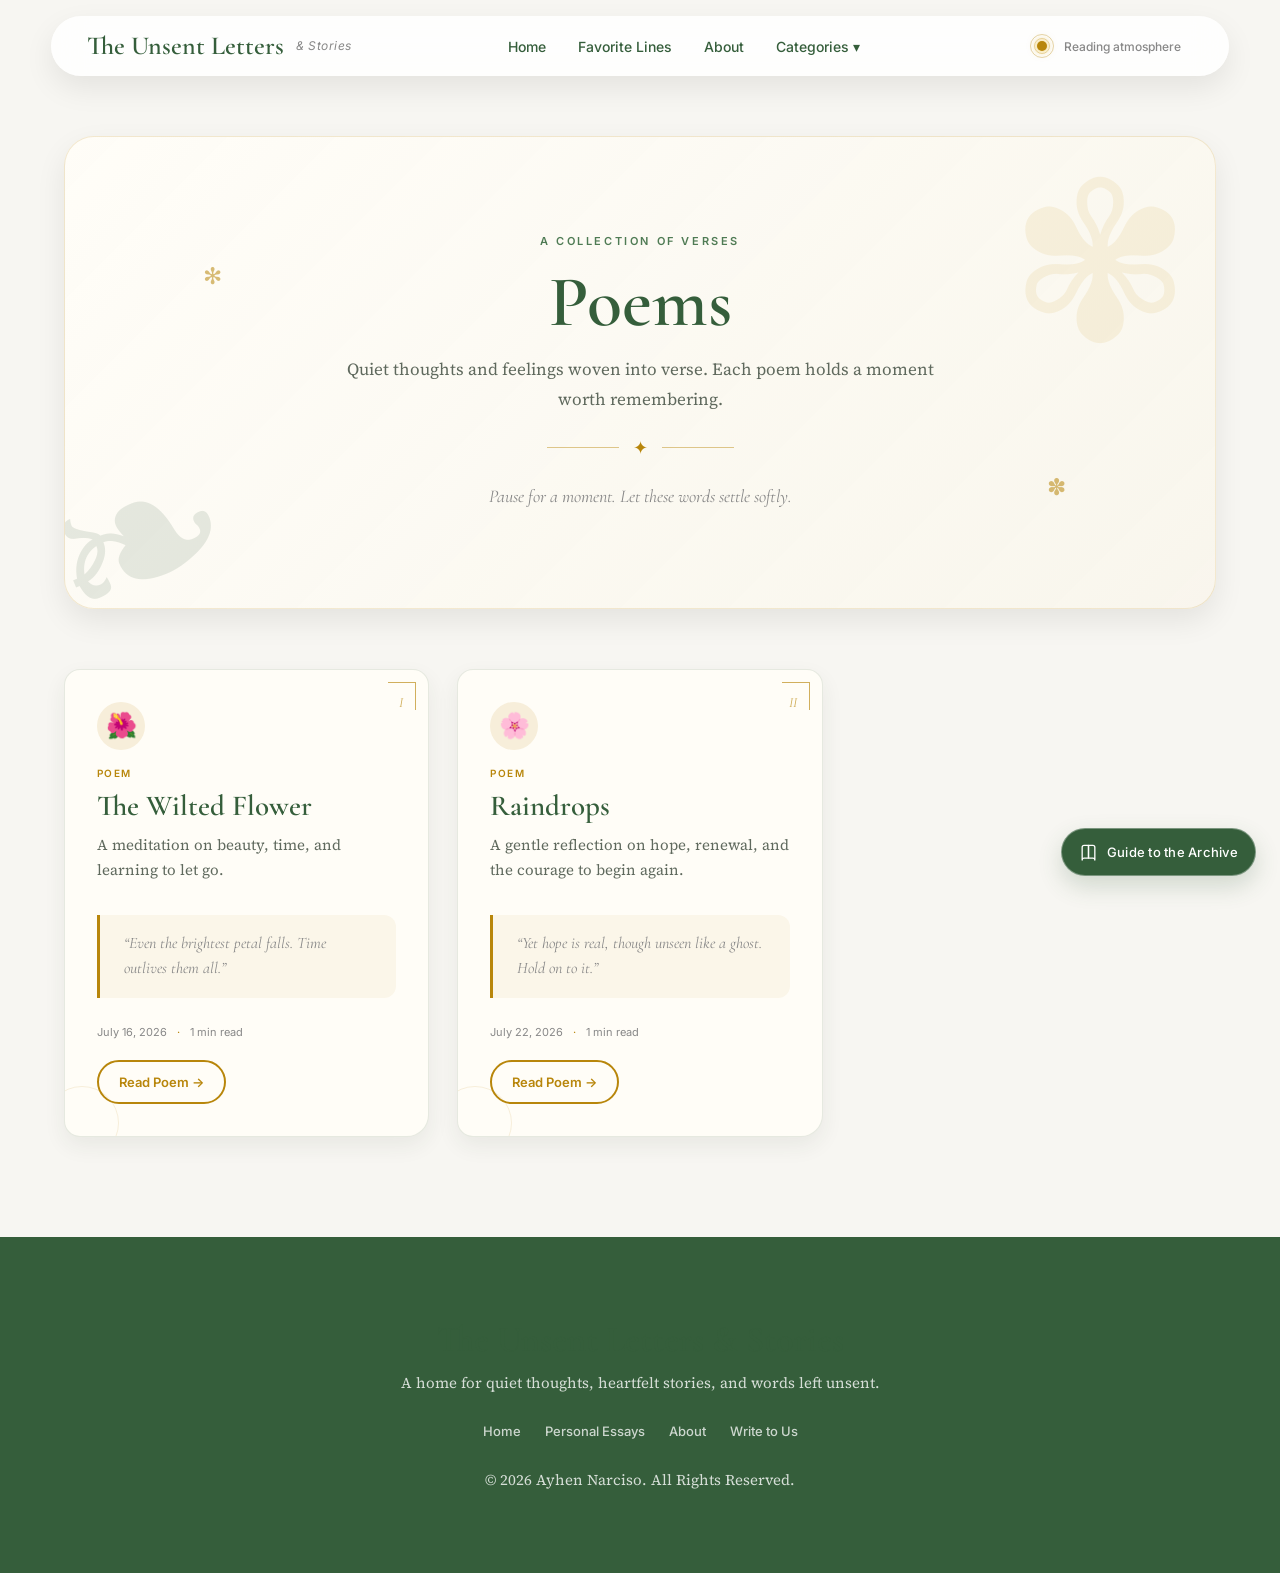
==== commit adc82e87: "feat: refine UX, add Write to Us section, improve transitions and sharing This update focuses on imp" ====
--- a/poems/index.html
+++ b/poems/index.html
@@ -42,6 +42,7 @@
                     <li><a href="#">Novels</a></li>
                     <li><a href="#">Articles</a></li>
                     <li><a href="../letters-between-us.html">Letters Between Us</a></li>
+                    <li><a href="../write-to-us.html">Write to Us</a></li>
                 </ul>
             </li>
         </ul>
@@ -89,6 +90,7 @@
             <a href="../index.html">Home</a>
             <a href="../essays.html">Personal Essays</a>
             <a href="../about.html">About</a>
+            <a href="../write-to-us.html">Write to Us</a>
         </div>
 
         <p class="footer-copy">&copy; 2026 Ayhen Narciso. All Rights Reserved.</p>
--- a/style.css
+++ b/style.css
@@ -280,10 +280,10 @@
 
   --hero-bg: var(--accent-muted);
   --hero-overlay: linear-gradient(180deg, rgba(10, 14, 11, 0.72) 0%, rgba(15, 22, 16, 0.8) 52%, rgba(13, 17, 14, 0.86) 100%);
-  --hero-text: var(--surface-raised);
-  --hero-description: rgba(242, 238, 223, 0.9);
-  --hero-btn-bg: var(--surface-raised);
-  --hero-btn-color: var(--accent);
+  --hero-text: #F2EEDF;
+  --hero-description: rgba(242, 238, 223, 0.95);
+  --hero-btn-bg: #E8E4D5;
+  --hero-btn-color: #1F2E22;
   --hero-btn-hover-bg: var(--accent-gold-light);
   --hero-btn-hover-color: var(--accent-muted);
 
@@ -319,12 +319,12 @@
   --guide-nav-hover-shadow: var(--shadow-sm);
 
   --article-header-bg: var(--accent-muted);
-  --article-header-text: var(--surface-raised);
-  --article-header-shadow: rgba(0, 0, 0, 0.38);
-  --article-default-hero-overlay: linear-gradient(180deg, rgba(20, 24, 20, 0.76), rgba(10, 12, 10, 0.88));
-  --article-meta-bg: rgba(255, 255, 255, 0.16);
-  --article-meta-border: rgba(255, 255, 255, 0.22);
-  --article-text-shadow: none;
+  --article-header-text: #F2EEDF;
+  --article-header-shadow: 0 3px 30px rgba(0, 0, 0, 0.55);
+  --article-default-hero-overlay: linear-gradient(180deg, rgba(20, 24, 20, 0.82), rgba(10, 12, 10, 0.92));
+  --article-meta-bg: rgba(242, 238, 223, 0.18);
+  --article-meta-border: rgba(242, 238, 223, 0.25);
+  --article-text-shadow: 0 1px 3px rgba(0, 0, 0, 0.4);
   --article-blockquote-bg: linear-gradient(90deg, rgba(200, 154, 70, 0.12), transparent);
   --article-separator-color: var(--accent-gold);
   --article-sunflower-overlay: linear-gradient(180deg, rgba(48, 31, 10, 0.65), rgba(23, 20, 15, 0.86));
@@ -405,10 +405,821 @@
   --essay-accent-moonbound: #6D87C0;
   --essay-accent-peace: #78A07C;
 
+  /* Poem-specific tokens (Moonlight) */
+  --poem-wilted-overlay: linear-gradient(180deg, rgba(68, 18, 26, 0.72), rgba(23, 12, 16, 0.88));
+  --poem-wilted-wash: radial-gradient(circle at 25% 18%, rgba(184, 64, 74, 0.08), transparent 28%), linear-gradient(180deg, #1D1617 0%, var(--background) 62%);
+  --poem-wilted-accent: #C25A63;
+  --poem-petal-color: rgba(194, 90, 99, 0.18);
+
+  --poem-raindrops-overlay: linear-gradient(180deg, rgba(22, 48, 44, 0.68), rgba(14, 30, 26, 0.88));
+  --poem-raindrops-wash: radial-gradient(circle at 78% 22%, rgba(90, 143, 124, 0.08), transparent 26%), linear-gradient(180deg, #1A1E1C 0%, var(--background) 62%);
+  --poem-raindrops-accent: #6DA893;
+  --poem-raindrop-color: rgba(109, 168, 147, 0.15);
+
   --scrollbar-thumb: #6f7f68;
   --scrollbar-thumb-hover: var(--accent-gold);
   --selection-bg: var(--accent-gold);
   --selection-color: var(--background);
+}
+
+/* ----- Starlight Theme (dark) ----- */
+html[data-theme="starlight"] {
+  /* Semantic theme tokens (Starlight) */
+  --background: #141822;
+  --background-subtle: #1A1E2A;
+  --surface: #222838;
+  --surface-raised: #232A3C;
+  --surface-glass: rgba(34, 40, 56, 0.9);
+  --text-primary: #E8EAF0;
+  --text-secondary: #C2C7D4;
+  --text-muted: #969DAD;
+  --text-on-accent: #E8EAF0;
+  --accent: #7E8BB7;
+  --accent-hover: #9AA6CE;
+  --accent-muted: #141822;
+  --accent-gold: #D4B86A;
+  --accent-gold-hover: #C4A859;
+  --accent-gold-light: #E8D49E;
+  --border: rgba(200, 204, 220, 0.14);
+  --shadow-sm: 0 4px 16px rgba(0, 0, 0, 0.22);
+  --shadow-md: 0 12px 32px rgba(0, 0, 0, 0.28);
+  --shadow-lg: 0 20px 54px rgba(0, 0, 0, 0.36);
+  --shadow-btn: 0 10px 25px rgba(0, 0, 0, 0.28);
+  --shadow-btn-hover: 0 16px 32px rgba(0, 0, 0, 0.38);
+  --button-accent-shadow: 0 10px 25px rgba(212, 184, 106, 0.22);
+  --focus-ring: var(--accent-gold-light);
+  --shadow: var(--shadow-md);
+  --overlay: rgba(10, 12, 20, 0.66);
+
+  /* Component-specific tokens (Starlight) */
+  --nav-bg: var(--surface-glass);
+  --nav-shadow: var(--shadow-md);
+  --nav-link-hover-bg: var(--accent);
+  --nav-link-hover-color: var(--text-on-accent);
+  --dropdown-bg: var(--surface-glass);
+  --dropdown-shadow: var(--shadow-lg);
+  --hamburger-color: var(--accent-gold-light);
+  --mobile-menu-bg: rgba(26, 30, 42, 0.98);
+
+  --hero-bg: var(--accent-muted);
+  --hero-overlay: linear-gradient(180deg, rgba(10, 14, 28, 0.76) 0%, rgba(14, 18, 34, 0.84) 52%, rgba(12, 16, 30, 0.9) 100%);
+  --hero-text: #E8EAF0;
+  --hero-description: rgba(232, 234, 240, 0.92);
+  --hero-btn-bg: #E0E2EA;
+  --hero-btn-color: #1A1E2A;
+  --hero-btn-hover-bg: var(--accent-gold-light);
+  --hero-btn-hover-color: var(--accent-muted);
+
+  --card-bg: var(--surface);
+  --card-shadow: var(--shadow-sm);
+  --card-shadow-hover: var(--shadow-md);
+  --card-border: var(--border);
+  --card-accent: var(--accent-gold);
+
+  --footer-bg: var(--background-subtle);
+  --footer-text: var(--text-primary);
+  --footer-link-color: var(--text-secondary);
+  --footer-link-hover: var(--accent-gold-light);
+  --footer-opacity: 0.8;
+
+  --quote-card-bg: var(--surface-raised);
+  --quote-card-border: var(--border);
+
+  --search-bg: var(--surface-raised);
+  --search-shadow: var(--shadow-sm);
+  --search-focus-shadow: 0 0 0 5px rgba(212, 184, 106, 0.1), var(--shadow-sm);
+  --search-border: var(--border);
+
+  --guide-trigger-bg: var(--accent);
+  --guide-trigger-color: var(--text-on-accent);
+  --guide-trigger-hover-bg: var(--accent-hover);
+  --guide-modal-overlay: rgba(10, 12, 20, 0.66);
+  --guide-panel-bg: var(--surface-raised);
+  --guide-panel-border: var(--border);
+  --guide-panel-shadow: 0 28px 70px rgba(0, 0, 0, 0.44);
+  --guide-nav-bg: rgba(48, 54, 76, 0.7);
+  --guide-nav-hover-bg: var(--surface-raised);
+  --guide-nav-hover-shadow: var(--shadow-sm);
+
+  --article-header-bg: var(--accent-muted);
+  --article-header-text: #E8EAF0;
+  --article-header-shadow: 0 3px 30px rgba(0, 0, 0, 0.58);
+  --article-default-hero-overlay: linear-gradient(180deg, rgba(14, 18, 36, 0.84), rgba(8, 11, 22, 0.94));
+  --article-meta-bg: rgba(232, 234, 240, 0.16);
+  --article-meta-border: rgba(232, 234, 240, 0.24);
+  --article-text-shadow: 0 1px 3px rgba(0, 0, 0, 0.4);
+  --article-blockquote-bg: linear-gradient(90deg, rgba(212, 184, 106, 0.1), transparent);
+  --article-separator-color: var(--accent-gold);
+  --article-sunflower-overlay: linear-gradient(180deg, rgba(42, 28, 12, 0.66), rgba(16, 18, 28, 0.88));
+  --article-sunflower-wash: radial-gradient(circle at 12% 16%, rgba(186, 152, 68, 0.1), transparent 30%), linear-gradient(180deg, #1D1A1C 0%, var(--background) 62%);
+  --article-moonbound-overlay: linear-gradient(180deg, rgba(5, 12, 40, 0.56), rgba(6, 10, 30, 0.9));
+  --article-moonbound-wash: radial-gradient(circle at 85% 12%, rgba(100, 120, 180, 0.1), transparent 28%), linear-gradient(180deg, #161A28 0%, var(--background) 62%);
+  --article-blizzard-overlay: linear-gradient(180deg, rgba(20, 36, 54, 0.68), rgba(12, 18, 28, 0.9));
+  --article-blizzard-wash: radial-gradient(circle at 14% 15%, rgba(100, 130, 160, 0.1), transparent 28%), linear-gradient(180deg, #182024 0%, var(--background) 62%);
+  --article-peace-overlay: linear-gradient(180deg, rgba(20, 48, 32, 0.6), rgba(14, 22, 18, 0.86));
+  --article-peace-wash: radial-gradient(circle at 82% 15%, rgba(120, 160, 90, 0.1), transparent 30%), linear-gradient(180deg, #182018 0%, var(--background) 62%);
+  --article-eccentric-overlay: linear-gradient(135deg, rgba(34, 28, 48, 0.74), rgba(20, 40, 38, 0.86));
+  --article-eccentric-wash: radial-gradient(circle at 10% 10%, rgba(130, 100, 150, 0.1), transparent 27%), radial-gradient(circle at 88% 25%, rgba(70, 130, 120, 0.1), transparent 25%), linear-gradient(180deg, #1C1820 0%, var(--background) 62%);
+  --article-nav-bg: var(--surface-raised);
+  --article-nav-shadow: var(--shadow-sm);
+  --article-nav-hover-bg: var(--accent);
+  --article-nav-hover-color: var(--text-on-accent);
+  --article-nav-hover-shadow: var(--shadow-btn);
+
+  --share-card-bg: var(--surface-raised);
+  --share-card-shadow: var(--shadow-md);
+  --share-action-btn-bg: var(--accent);
+  --share-modal-bg: var(--surface-raised);
+  --share-modal-overlay: var(--overlay);
+  --close-share-color: var(--text-muted);
+  --close-share-hover: var(--accent-gold-light);
+
+  --letter-form-border: var(--border);
+  --letter-form-focus-border: var(--accent-gold);
+  --letter-form-focus-shadow: rgba(212, 184, 106, 0.1);
+  --letter-submit-bg: var(--accent);
+  --letter-submit-hover-bg: var(--accent-hover);
+
+  --line-card-bg: var(--surface-raised);
+  --line-card-shadow: var(--shadow-sm);
+  --line-card-shadow-hover: var(--shadow-md);
+
+  --garden-letter-bg: var(--surface-raised);
+
+  --about-highlight-bg: rgba(212, 184, 106, 0.1);
+  --about-highlight-border: var(--accent-gold);
+
+  --top-button-bg: var(--accent);
+  --top-button-color: var(--text-on-accent);
+  --top-button-hover-bg: var(--accent-hover);
+
+  --library-hero-bg: radial-gradient(circle at 87% 16%, rgba(212, 184, 106, 0.09), transparent 19%), linear-gradient(135deg, rgba(34, 40, 56, 0.97), rgba(26, 30, 42, 0.96));
+  --library-hero-border: rgba(212, 184, 106, 0.18);
+  --library-hero-shadow: var(--shadow-md);
+  --library-page-bg: radial-gradient(circle at 8% 23%, rgba(212, 184, 106, 0.08), transparent 18rem), radial-gradient(circle at 92% 38%, rgba(126, 139, 183, 0.07), transparent 21rem), repeating-linear-gradient(0deg, rgba(232, 234, 240, 0.01) 0 1px, transparent 1px 5px), var(--background);
+  --library-card-bg: linear-gradient(90deg, rgba(212, 184, 106, 0.04), transparent 18%), repeating-linear-gradient(0deg, transparent 0 30px, rgba(232, 234, 240, 0.02) 30px 31px), var(--surface-raised);
+  --library-card-border: var(--border);
+  --library-card-shadow: 0 9px 22px rgba(0, 0, 0, 0.22);
+  --library-card-shadow-hover: 0 18px 42px rgba(0, 0, 0, 0.32);
+  --library-card-icon-bg: rgba(212, 184, 106, 0.1);
+  --library-card-badge: var(--accent-gold);
+
+  /* Library modal tokens */
+  --library-modal-overlay: rgba(10, 12, 20, 0.6);
+  --library-modal-panel-bg: var(--surface-raised);
+  --library-modal-panel-border: var(--border);
+  --library-modal-panel-shadow: 0 28px 70px rgba(0, 0, 0, 0.32);
+  --library-modal-close-hover-bg: rgba(126, 139, 183, 0.08);
+  --library-category-card-bg: var(--surface);
+  --library-category-card-border: var(--border);
+  --library-category-card-shadow: 0 6px 18px rgba(0, 0, 0, 0.16);
+  --library-category-card-shadow-hover: 0 14px 32px rgba(0, 0, 0, 0.22);
+  --library-category-card-disabled-opacity: 0.55;
+  --library-category-icon-bg: rgba(212, 184, 106, 0.1);
+  --library-badge-available-bg: rgba(126, 139, 183, 0.15);
+  --library-badge-available-color: var(--accent);
+  --library-badge-coming-bg: rgba(212, 184, 106, 0.14);
+  --library-badge-coming-color: var(--accent-gold);
+
+  --progress-bar-bg: var(--accent-gold-light);
+
+  --toggle-bg: rgba(212, 184, 106, 0.1);
+  --toggle-color: var(--accent-gold-light);
+  --toggle-hover-bg: rgba(212, 184, 106, 0.16);
+  --toggle-border: rgba(212, 184, 106, 0.28);
+  --toggle-moonlight-shadow: 0 0 18px rgba(212, 184, 106, 0.12);
+
+  --guide-trigger-border: rgba(232, 234, 240, 0.32);
+  --guide-close-hover-bg: rgba(212, 184, 106, 0.1);
+  --hero-button-shadow: 0 10px 25px rgba(0, 0, 0, 0.28);
+  --start-card-hover-shadow: 0 25px 55px rgba(0, 0, 0, 0.26);
+  --essay-quote-bg: rgba(212, 184, 106, 0.08);
+  --library-decoration-primary: rgba(154, 166, 206, 0.14);
+  --library-decoration-secondary: rgba(212, 184, 106, 0.12);
+  --article-vignette: radial-gradient(circle at 50% 45%, transparent 0, rgba(0, 0, 0, 0.34) 100%);
+  --article-icon-shadow: 0 2px 12px rgba(0, 0, 0, 0.48);
+
+  --essay-accent-sunflower: #D4B86A;
+  --essay-accent-blizzard: #8AA5C0;
+  --essay-accent-eccentric: #B094C4;
+  --essay-accent-moonbound: #7E95CC;
+  --essay-accent-peace: #84A88C;
+
+  /* Poem-specific tokens */
+  --poem-wilted-overlay: linear-gradient(180deg, rgba(68, 24, 34, 0.74), rgba(20, 14, 20, 0.9));
+  --poem-wilted-wash: radial-gradient(circle at 25% 18%, rgba(190, 80, 90, 0.08), transparent 28%), linear-gradient(180deg, #1D1418 0%, var(--background) 62%);
+  --poem-wilted-accent: #C8606A;
+  --poem-petal-color: rgba(200, 96, 106, 0.16);
+
+  --poem-raindrops-overlay: linear-gradient(180deg, rgba(20, 44, 40, 0.7), rgba(12, 26, 24, 0.9));
+  --poem-raindrops-wash: radial-gradient(circle at 78% 22%, rgba(90, 143, 124, 0.08), transparent 26%), linear-gradient(180deg, #181E1C 0%, var(--background) 62%);
+  --poem-raindrops-accent: #70AE9A;
+  --poem-raindrop-color: rgba(112, 174, 154, 0.14);
+
+  --scrollbar-thumb: #5A6680;
+  --scrollbar-thumb-hover: var(--accent-gold);
+  --selection-bg: var(--accent-gold);
+  --selection-color: var(--background);
+}
+
+/* ----- Autumn Theme (light) ----- */
+html[data-theme="autumn"] {
+  /* Semantic theme tokens (Autumn) */
+  --background: #F7F1E5;
+  --background-subtle: #F5EDDE;
+  --surface: #FFFDF5;
+  --surface-raised: #FFFDF5;
+  --surface-glass: rgba(255, 253, 245, 0.88);
+  --text-primary: #3A3028;
+  --text-secondary: #6B5D4E;
+  --text-muted: #948575;
+  --text-on-accent: #FFFFFF;
+  --accent: #8B6B4A;
+  --accent-hover: #A8845E;
+  --accent-muted: #3A3028;
+  --accent-gold: #C2893B;
+  --accent-gold-hover: #D49C48;
+  --accent-gold-light: #E8BC6E;
+  --border: rgba(139, 107, 74, 0.14);
+  --shadow-sm: 0 4px 12px rgba(0, 0, 0, 0.07);
+  --shadow-md: 0 12px 30px rgba(0, 0, 0, 0.09);
+  --shadow-lg: 0 20px 50px rgba(0, 0, 0, 0.12);
+  --shadow-btn: 0 10px 25px rgba(139, 107, 74, 0.2);
+  --shadow-btn-hover: 0 18px 35px rgba(139, 107, 74, 0.28);
+  --button-accent-shadow: 0 10px 25px rgba(194, 137, 59, 0.25);
+  --focus-ring: var(--accent-gold-light);
+  --shadow: var(--shadow-md);
+  --overlay: rgba(48, 38, 30, 0.5);
+
+  /* Component-specific tokens (Autumn) */
+  --nav-bg: var(--surface-glass);
+  --nav-shadow: var(--shadow-md);
+  --nav-link-hover-bg: var(--accent);
+  --nav-link-hover-color: var(--text-on-accent);
+  --dropdown-bg: var(--surface-glass);
+  --dropdown-shadow: var(--shadow-lg);
+  --hamburger-color: var(--accent);
+  --mobile-menu-bg: rgba(255, 253, 245, 0.97);
+
+  --hero-bg: var(--accent-muted);
+  --hero-overlay: linear-gradient(180deg, rgba(48, 36, 26, 0.64) 0%, rgba(56, 42, 30, 0.74) 52%, rgba(44, 34, 24, 0.8) 100%);
+  --hero-text: var(--surface-raised);
+  --hero-description: rgba(255, 253, 245, 0.92);
+  --hero-btn-bg: var(--surface-raised);
+  --hero-btn-color: var(--accent);
+  --hero-btn-hover-bg: var(--accent-gold-light);
+  --hero-btn-hover-color: var(--accent-muted);
+
+  --card-bg: var(--surface);
+  --card-shadow: var(--shadow-sm);
+  --card-shadow-hover: var(--shadow-md);
+  --card-border: var(--border);
+  --card-accent: var(--accent-gold);
+
+  --footer-bg: var(--accent);
+  --footer-text: var(--text-on-accent);
+  --footer-link-color: var(--text-on-accent);
+  --footer-link-hover: var(--accent-gold-light);
+  --footer-opacity: 0.8;
+
+  --quote-card-bg: var(--surface);
+  --quote-card-border: var(--border);
+
+  --search-bg: var(--surface);
+  --search-shadow: var(--shadow-sm);
+  --search-focus-shadow: var(--shadow-btn);
+  --search-border: rgba(139, 107, 74, 0.14);
+
+  --guide-trigger-bg: var(--accent);
+  --guide-trigger-color: var(--text-on-accent);
+  --guide-trigger-hover-bg: var(--accent-hover);
+  --guide-modal-overlay: rgba(48, 38, 30, 0.5);
+  --guide-panel-bg: var(--surface-raised);
+  --guide-panel-border: var(--border);
+  --guide-panel-shadow: 0 28px 70px rgba(40, 32, 24, 0.3);
+  --guide-nav-bg: rgba(255, 253, 245, 0.6);
+  --guide-nav-hover-bg: var(--surface);
+  --guide-nav-hover-shadow: var(--shadow-sm);
+
+  --article-header-bg: var(--accent-muted);
+  --article-header-text: var(--surface-raised);
+  --article-header-shadow: rgba(0, 0, 0, 0.4);
+  --article-default-hero-overlay: linear-gradient(180deg, rgba(60, 44, 32, 0.68), rgba(44, 34, 24, 0.8));
+  --article-meta-bg: rgba(255, 253, 245, 0.18);
+  --article-meta-border: rgba(255, 253, 245, 0.24);
+  --article-text-shadow: 0 1px 0 rgba(255, 255, 255, 0.4);
+  --article-blockquote-bg: linear-gradient(90deg, rgba(194, 137, 59, 0.07), transparent);
+  --article-separator-color: var(--accent-gold);
+  --article-sunflower-overlay: linear-gradient(180deg, rgba(54, 36, 14, 0.54), rgba(44, 28, 12, 0.8));
+  --article-sunflower-wash: radial-gradient(circle at 12% 16%, rgba(232, 188, 110, 0.16), transparent 30%), linear-gradient(180deg, #FCF5E8 0%, var(--background-subtle) 56%, var(--background) 100%);
+  --article-moonbound-overlay: linear-gradient(180deg, rgba(24, 30, 52, 0.52), rgba(18, 22, 42, 0.84));
+  --article-moonbound-wash: radial-gradient(circle at 85% 12%, rgba(140, 156, 200, 0.16), transparent 28%), linear-gradient(180deg, #F2F4F8 0%, var(--background-subtle) 58%, var(--background) 100%);
+  --article-blizzard-overlay: linear-gradient(180deg, rgba(40, 52, 68, 0.52), rgba(34, 42, 52, 0.82));
+  --article-blizzard-wash: radial-gradient(circle at 14% 15%, rgba(160, 184, 200, 0.2), transparent 28%), linear-gradient(180deg, #F0F2F2 0%, var(--background-subtle) 62%, var(--background) 100%);
+  --article-peace-overlay: linear-gradient(180deg, rgba(40, 72, 50, 0.4), rgba(36, 58, 40, 0.7));
+  --article-peace-wash: radial-gradient(circle at 82% 15%, rgba(190, 214, 164, 0.22), transparent 30%), linear-gradient(180deg, #F4F6EC 0%, var(--background-subtle) 58%, var(--background) 100%);
+  --article-eccentric-overlay: linear-gradient(135deg, rgba(56, 44, 68, 0.6), rgba(42, 68, 62, 0.72));
+  --article-eccentric-wash: radial-gradient(circle at 10% 10%, rgba(170, 140, 190, 0.16), transparent 27%), radial-gradient(circle at 88% 25%, rgba(114, 166, 156, 0.14), transparent 25%), linear-gradient(180deg, #F8F4F0 0%, var(--background-subtle) 62%, var(--background) 100%);
+  --article-nav-bg: var(--surface);
+  --article-nav-shadow: var(--shadow-sm);
+  --article-nav-hover-bg: var(--accent);
+  --article-nav-hover-color: var(--text-on-accent);
+  --article-nav-hover-shadow: var(--shadow-btn);
+
+  --share-card-bg: var(--surface);
+  --share-card-shadow: var(--shadow-md);
+  --share-action-btn-bg: var(--accent);
+  --share-modal-bg: var(--surface);
+  --share-modal-overlay: var(--overlay);
+  --close-share-color: var(--text-muted);
+  --close-share-hover: var(--accent);
+
+  --letter-form-border: rgba(0, 0, 0, 0.08);
+  --letter-form-focus-border: var(--accent);
+  --letter-form-focus-shadow: rgba(139, 107, 74, 0.1);
+  --letter-submit-bg: var(--accent);
+  --letter-submit-hover-bg: var(--accent-hover);
+
+  --line-card-bg: var(--surface);
+  --line-card-shadow: var(--shadow-sm);
+  --line-card-shadow-hover: var(--shadow-md);
+
+  --garden-letter-bg: var(--surface);
+
+  --about-highlight-bg: rgba(194, 137, 59, 0.07);
+  --about-highlight-border: var(--accent-gold);
+
+  --top-button-bg: var(--accent);
+  --top-button-color: var(--text-on-accent);
+  --top-button-hover-bg: var(--accent-hover);
+
+  --library-hero-bg: linear-gradient(135deg, rgba(255, 253, 245, 0.96), rgba(245, 237, 222, 0.92));
+  --library-hero-border: rgba(194, 137, 59, 0.18);
+  --library-hero-shadow: var(--shadow-md);
+  --library-page-bg: radial-gradient(circle at 8% 23%, rgba(194, 137, 59, 0.1), transparent 18rem), radial-gradient(circle at 92% 38%, rgba(139, 107, 74, 0.08), transparent 21rem), repeating-linear-gradient(0deg, rgba(58, 48, 40, 0.012) 0 1px, transparent 1px 5px), var(--background);
+  --library-card-bg: linear-gradient(90deg, rgba(194, 137, 59, 0.04), transparent 18%), repeating-linear-gradient(0deg, transparent 0 30px, rgba(58, 48, 40, 0.025) 30px 31px), var(--surface-raised);
+  --library-card-border: rgba(139, 107, 74, 0.12);
+  --library-card-shadow: 0 9px 22px rgba(58, 48, 40, 0.08);
+  --library-card-shadow-hover: 0 18px 42px rgba(58, 48, 40, 0.15);
+  --library-card-icon-bg: rgba(194, 137, 59, 0.12);
+  --library-card-badge: var(--accent-gold);
+
+  /* Library modal tokens */
+  --library-modal-overlay: rgba(48, 38, 30, 0.56);
+  --library-modal-panel-bg: var(--surface-raised);
+  --library-modal-panel-border: var(--border);
+  --library-modal-panel-shadow: 0 28px 70px rgba(40, 32, 24, 0.3);
+  --library-modal-close-hover-bg: rgba(139, 107, 74, 0.08);
+  --library-category-card-bg: var(--surface);
+  --library-category-card-border: rgba(139, 107, 74, 0.1);
+  --library-category-card-shadow: 0 6px 18px rgba(58, 48, 40, 0.06);
+  --library-category-card-shadow-hover: 0 14px 32px rgba(58, 48, 40, 0.12);
+  --library-category-card-disabled-opacity: 0.55;
+  --library-category-icon-bg: rgba(194, 137, 59, 0.1);
+  --library-badge-available-bg: rgba(139, 107, 74, 0.1);
+  --library-badge-available-color: var(--accent);
+  --library-badge-coming-bg: rgba(194, 137, 59, 0.12);
+  --library-badge-coming-color: var(--accent-gold);
+
+  --progress-bar-bg: var(--accent-gold);
+
+  --toggle-bg: rgba(139, 107, 74, 0.07);
+  --toggle-color: var(--accent);
+  --toggle-hover-bg: rgba(139, 107, 74, 0.12);
+  --toggle-border: var(--border);
+  --toggle-moonlight-shadow: 0 0 18px rgba(194, 137, 59, 0.14);
+
+  --guide-trigger-border: rgba(255, 253, 245, 0.34);
+  --guide-close-hover-bg: rgba(139, 107, 74, 0.08);
+  --hero-button-shadow: 0 10px 25px rgba(0, 0, 0, 0.2);
+  --start-card-hover-shadow: 0 25px 55px rgba(0, 0, 0, 0.1);
+  --essay-quote-bg: rgba(194, 137, 59, 0.05);
+  --library-decoration-primary: rgba(139, 107, 74, 0.14);
+  --library-decoration-secondary: rgba(194, 137, 59, 0.12);
+  --article-vignette: radial-gradient(circle at 50% 45%, transparent 0, rgba(36, 28, 20, 0.2) 100%);
+  --article-icon-shadow: 0 2px 12px rgba(0, 0, 0, 0.32);
+
+  --essay-accent-sunflower: #C2893B;
+  --essay-accent-blizzard: #7A9CAC;
+  --essay-accent-eccentric: #9A7CA8;
+  --essay-accent-moonbound: #6480B0;
+  --essay-accent-peace: #6C9670;
+
+  /* Poem-specific tokens */
+  --poem-wilted-overlay: linear-gradient(180deg, rgba(96, 28, 38, 0.5), rgba(64, 20, 30, 0.78));
+  --poem-wilted-wash: radial-gradient(circle at 25% 18%, rgba(220, 140, 150, 0.14), transparent 28%), linear-gradient(180deg, #FCF2F0 0%, var(--background-subtle) 56%, var(--background) 100%);
+  --poem-wilted-accent: #C85A64;
+  --poem-petal-color: rgba(200, 90, 100, 0.18);
+
+  --poem-raindrops-overlay: linear-gradient(180deg, rgba(34, 60, 52, 0.46), rgba(22, 44, 38, 0.76));
+  --poem-raindrops-wash: radial-gradient(circle at 78% 22%, rgba(170, 200, 186, 0.15), transparent 26%), linear-gradient(180deg, #EFF4EF 0%, var(--background-subtle) 58%, var(--background) 100%);
+  --poem-raindrops-accent: #5A8F7C;
+  --poem-raindrop-color: rgba(90, 143, 124, 0.18);
+
+  --scrollbar-thumb: var(--accent-hover);
+  --scrollbar-thumb-hover: var(--accent);
+  --selection-bg: var(--accent-hover);
+  --selection-color: var(--text-on-accent);
+}
+
+/* ----- Rainfall Theme (dark) ----- */
+html[data-theme="rainfall"] {
+  /* Semantic theme tokens (Rainfall) */
+  --background: #1A2228;
+  --background-subtle: #202830;
+  --surface: #2A333C;
+  --surface-raised: #2C3540;
+  --surface-glass: rgba(42, 51, 60, 0.9);
+  --text-primary: #E6EDF2;
+  --text-secondary: #BFCBD6;
+  --text-muted: #92A0AE;
+  --text-on-accent: #E6EDF2;
+  --accent: #7A9BAE;
+  --accent-hover: #96B4C6;
+  --accent-muted: #1A2228;
+  --accent-gold: #C4A875;
+  --accent-gold-hover: #B89B64;
+  --accent-gold-light: #D8C49E;
+  --border: rgba(190, 200, 214, 0.14);
+  --shadow-sm: 0 4px 16px rgba(0, 0, 0, 0.2);
+  --shadow-md: 0 12px 32px rgba(0, 0, 0, 0.26);
+  --shadow-lg: 0 20px 54px rgba(0, 0, 0, 0.34);
+  --shadow-btn: 0 10px 25px rgba(0, 0, 0, 0.26);
+  --shadow-btn-hover: 0 16px 32px rgba(0, 0, 0, 0.36);
+  --button-accent-shadow: 0 10px 25px rgba(196, 168, 117, 0.22);
+  --focus-ring: var(--accent-gold-light);
+  --shadow: var(--shadow-md);
+  --overlay: rgba(14, 18, 22, 0.64);
+
+  /* Component-specific tokens (Rainfall) */
+  --nav-bg: var(--surface-glass);
+  --nav-shadow: var(--shadow-md);
+  --nav-link-hover-bg: var(--accent);
+  --nav-link-hover-color: var(--text-on-accent);
+  --dropdown-bg: var(--surface-glass);
+  --dropdown-shadow: var(--shadow-lg);
+  --hamburger-color: var(--accent-gold-light);
+  --mobile-menu-bg: rgba(32, 40, 48, 0.98);
+
+  --hero-bg: var(--accent-muted);
+  --hero-overlay: linear-gradient(180deg, rgba(12, 20, 28, 0.76) 0%, rgba(18, 26, 36, 0.84) 52%, rgba(16, 22, 30, 0.88) 100%);
+  --hero-text: #E6EDF2;
+  --hero-description: rgba(230, 237, 242, 0.92);
+  --hero-btn-bg: #DCE4EA;
+  --hero-btn-color: #1C242C;
+  --hero-btn-hover-bg: var(--accent-gold-light);
+  --hero-btn-hover-color: var(--accent-muted);
+
+  --card-bg: var(--surface);
+  --card-shadow: var(--shadow-sm);
+  --card-shadow-hover: var(--shadow-md);
+  --card-border: var(--border);
+  --card-accent: var(--accent-gold);
+
+  --footer-bg: var(--background-subtle);
+  --footer-text: var(--text-primary);
+  --footer-link-color: var(--text-secondary);
+  --footer-link-hover: var(--accent-gold-light);
+  --footer-opacity: 0.8;
+
+  --quote-card-bg: var(--surface-raised);
+  --quote-card-border: var(--border);
+
+  --search-bg: var(--surface-raised);
+  --search-shadow: var(--shadow-sm);
+  --search-focus-shadow: 0 0 0 5px rgba(196, 168, 117, 0.1), var(--shadow-sm);
+  --search-border: var(--border);
+
+  --guide-trigger-bg: var(--accent);
+  --guide-trigger-color: var(--text-on-accent);
+  --guide-trigger-hover-bg: var(--accent-hover);
+  --guide-modal-overlay: rgba(14, 18, 22, 0.64);
+  --guide-panel-bg: var(--surface-raised);
+  --guide-panel-border: var(--border);
+  --guide-panel-shadow: 0 28px 70px rgba(0, 0, 0, 0.42);
+  --guide-nav-bg: rgba(54, 64, 76, 0.7);
+  --guide-nav-hover-bg: var(--surface-raised);
+  --guide-nav-hover-shadow: var(--shadow-sm);
+
+  --article-header-bg: var(--accent-muted);
+  --article-header-text: #E6EDF2;
+  --article-header-shadow: 0 3px 30px rgba(0, 0, 0, 0.56);
+  --article-default-hero-overlay: linear-gradient(180deg, rgba(16, 26, 36, 0.84), rgba(8, 14, 22, 0.94));
+  --article-meta-bg: rgba(230, 237, 242, 0.16);
+  --article-meta-border: rgba(230, 237, 242, 0.24);
+  --article-text-shadow: 0 1px 3px rgba(0, 0, 0, 0.4);
+  --article-blockquote-bg: linear-gradient(90deg, rgba(196, 168, 117, 0.1), transparent);
+  --article-separator-color: var(--accent-gold);
+  --article-sunflower-overlay: linear-gradient(180deg, rgba(48, 30, 12, 0.66), rgba(18, 20, 24, 0.88));
+  --article-sunflower-wash: radial-gradient(circle at 12% 16%, rgba(196, 168, 117, 0.1), transparent 30%), linear-gradient(180deg, #1E1C1C 0%, var(--background) 62%);
+  --article-moonbound-overlay: linear-gradient(180deg, rgba(8, 16, 40, 0.56), rgba(8, 12, 28, 0.9));
+  --article-moonbound-wash: radial-gradient(circle at 85% 12%, rgba(106, 130, 182, 0.1), transparent 28%), linear-gradient(180deg, #181C28 0%, var(--background) 62%);
+  --article-blizzard-overlay: linear-gradient(180deg, rgba(22, 38, 58, 0.68), rgba(14, 20, 30, 0.9));
+  --article-blizzard-wash: radial-gradient(circle at 14% 15%, rgba(110, 140, 166, 0.1), transparent 28%), linear-gradient(180deg, #1A2228 0%, var(--background) 62%);
+  --article-peace-overlay: linear-gradient(180deg, rgba(20, 48, 34, 0.6), rgba(16, 24, 20, 0.86));
+  --article-peace-wash: radial-gradient(circle at 82% 15%, rgba(120, 164, 96, 0.1), transparent 30%), linear-gradient(180deg, #18201C 0%, var(--background) 62%);
+  --article-eccentric-overlay: linear-gradient(135deg, rgba(36, 28, 50, 0.74), rgba(22, 40, 38, 0.86));
+  --article-eccentric-wash: radial-gradient(circle at 10% 10%, rgba(140, 108, 158, 0.1), transparent 27%), radial-gradient(circle at 88% 25%, rgba(76, 134, 124, 0.1), transparent 25%), linear-gradient(180deg, #1E1C22 0%, var(--background) 62%);
+  --article-nav-bg: var(--surface-raised);
+  --article-nav-shadow: var(--shadow-sm);
+  --article-nav-hover-bg: var(--accent);
+  --article-nav-hover-color: var(--text-on-accent);
+  --article-nav-hover-shadow: var(--shadow-btn);
+
+  --share-card-bg: var(--surface-raised);
+  --share-card-shadow: var(--shadow-md);
+  --share-action-btn-bg: var(--accent);
+  --share-modal-bg: var(--surface-raised);
+  --share-modal-overlay: var(--overlay);
+  --close-share-color: var(--text-muted);
+  --close-share-hover: var(--accent-gold-light);
+
+  --letter-form-border: var(--border);
+  --letter-form-focus-border: var(--accent-gold);
+  --letter-form-focus-shadow: rgba(196, 168, 117, 0.1);
+  --letter-submit-bg: var(--accent);
+  --letter-submit-hover-bg: var(--accent-hover);
+
+  --line-card-bg: var(--surface-raised);
+  --line-card-shadow: var(--shadow-sm);
+  --line-card-shadow-hover: var(--shadow-md);
+
+  --garden-letter-bg: var(--surface-raised);
+
+  --about-highlight-bg: rgba(196, 168, 117, 0.1);
+  --about-highlight-border: var(--accent-gold);
+
+  --top-button-bg: var(--accent);
+  --top-button-color: var(--text-on-accent);
+  --top-button-hover-bg: var(--accent-hover);
+
+  --library-hero-bg: radial-gradient(circle at 87% 16%, rgba(196, 168, 117, 0.09), transparent 19%), linear-gradient(135deg, rgba(42, 51, 60, 0.97), rgba(32, 40, 48, 0.96));
+  --library-hero-border: rgba(196, 168, 117, 0.18);
+  --library-hero-shadow: var(--shadow-md);
+  --library-page-bg: radial-gradient(circle at 8% 23%, rgba(196, 168, 117, 0.08), transparent 18rem), radial-gradient(circle at 92% 38%, rgba(122, 155, 174, 0.07), transparent 21rem), repeating-linear-gradient(0deg, rgba(230, 237, 242, 0.01) 0 1px, transparent 1px 5px), var(--background);
+  --library-card-bg: linear-gradient(90deg, rgba(196, 168, 117, 0.04), transparent 18%), repeating-linear-gradient(0deg, transparent 0 30px, rgba(230, 237, 242, 0.02) 30px 31px), var(--surface-raised);
+  --library-card-border: var(--border);
+  --library-card-shadow: 0 9px 22px rgba(0, 0, 0, 0.22);
+  --library-card-shadow-hover: 0 18px 42px rgba(0, 0, 0, 0.32);
+  --library-card-icon-bg: rgba(196, 168, 117, 0.1);
+  --library-card-badge: var(--accent-gold);
+
+  /* Library modal tokens */
+  --library-modal-overlay: rgba(14, 18, 22, 0.62);
+  --library-modal-panel-bg: var(--surface-raised);
+  --library-modal-panel-border: var(--border);
+  --library-modal-panel-shadow: 0 28px 70px rgba(0, 0, 0, 0.34);
+  --library-modal-close-hover-bg: rgba(122, 155, 174, 0.08);
+  --library-category-card-bg: var(--surface);
+  --library-category-card-border: var(--border);
+  --library-category-card-shadow: 0 6px 18px rgba(0, 0, 0, 0.18);
+  --library-category-card-shadow-hover: 0 14px 32px rgba(0, 0, 0, 0.24);
+  --library-category-card-disabled-opacity: 0.55;
+  --library-category-icon-bg: rgba(196, 168, 117, 0.1);
+  --library-badge-available-bg: rgba(122, 155, 174, 0.15);
+  --library-badge-available-color: var(--accent);
+  --library-badge-coming-bg: rgba(196, 168, 117, 0.14);
+  --library-badge-coming-color: var(--accent-gold);
+
+  --progress-bar-bg: var(--accent-gold-light);
+
+  --toggle-bg: rgba(196, 168, 117, 0.1);
+  --toggle-color: var(--accent-gold-light);
+  --toggle-hover-bg: rgba(196, 168, 117, 0.16);
+  --toggle-border: rgba(196, 168, 117, 0.28);
+  --toggle-moonlight-shadow: 0 0 18px rgba(196, 168, 117, 0.12);
+
+  --guide-trigger-border: rgba(230, 237, 242, 0.32);
+  --guide-close-hover-bg: rgba(196, 168, 117, 0.1);
+  --hero-button-shadow: 0 10px 25px rgba(0, 0, 0, 0.28);
+  --start-card-hover-shadow: 0 25px 55px rgba(0, 0, 0, 0.26);
+  --essay-quote-bg: rgba(196, 168, 117, 0.08);
+  --library-decoration-primary: rgba(150, 180, 198, 0.14);
+  --library-decoration-secondary: rgba(196, 168, 117, 0.12);
+  --article-vignette: radial-gradient(circle at 50% 45%, transparent 0, rgba(0, 0, 0, 0.34) 100%);
+  --article-icon-shadow: 0 2px 12px rgba(0, 0, 0, 0.48);
+
+  --essay-accent-sunflower: #D4A875;
+  --essay-accent-blizzard: #86B0C8;
+  --essay-accent-eccentric: #A48CBE;
+  --essay-accent-moonbound: #7898CC;
+  --essay-accent-peace: #7AAC82;
+
+  /* Poem-specific tokens */
+  --poem-wilted-overlay: linear-gradient(180deg, rgba(72, 22, 32, 0.74), rgba(18, 16, 18, 0.9));
+  --poem-wilted-wash: radial-gradient(circle at 25% 18%, rgba(198, 86, 96, 0.08), transparent 28%), linear-gradient(180deg, #1E1518 0%, var(--background) 62%);
+  --poem-wilted-accent: #CC6872;
+  --poem-petal-color: rgba(204, 104, 114, 0.16);
+
+  --poem-raindrops-overlay: linear-gradient(180deg, rgba(18, 44, 40, 0.7), rgba(12, 26, 24, 0.9));
+  --poem-raindrops-wash: radial-gradient(circle at 78% 22%, rgba(90, 143, 124, 0.08), transparent 26%), linear-gradient(180deg, #1A1E1C 0%, var(--background) 62%);
+  --poem-raindrops-accent: #74B4A0;
+  --poem-raindrop-color: rgba(116, 180, 160, 0.14);
+
+  --scrollbar-thumb: #546676;
+  --scrollbar-thumb-hover: var(--accent-gold);
+  --selection-bg: var(--accent-gold);
+  --selection-color: var(--background);
+}
+
+/* ----- Spring Theme (light) ----- */
+html[data-theme="spring"] {
+  /* Semantic theme tokens (Spring) */
+  --background: #FAF7F3;
+  --background-subtle: #F8F3ED;
+  --surface: #FFFFFF;
+  --surface-raised: #FFFDFB;
+  --surface-glass: rgba(255, 255, 255, 0.86);
+  --text-primary: #2E4032;
+  --text-secondary: #5A7260;
+  --text-muted: #859A89;
+  --text-on-accent: #FFFFFF;
+  --accent: #5F8A6E;
+  --accent-hover: #7AA688;
+  --accent-muted: #2E4032;
+  --accent-gold: #C4927B;
+  --accent-gold-hover: #D4A08C;
+  --accent-gold-light: #E8C0B0;
+  --border: rgba(95, 138, 110, 0.12);
+  --shadow-sm: 0 4px 12px rgba(0, 0, 0, 0.05);
+  --shadow-md: 0 12px 30px rgba(0, 0, 0, 0.07);
+  --shadow-lg: 0 20px 50px rgba(0, 0, 0, 0.09);
+  --shadow-btn: 0 10px 25px rgba(95, 138, 110, 0.18);
+  --shadow-btn-hover: 0 18px 35px rgba(95, 138, 110, 0.26);
+  --button-accent-shadow: 0 10px 25px rgba(196, 146, 123, 0.22);
+  --focus-ring: var(--accent-gold-light);
+  --shadow: var(--shadow-md);
+  --overlay: rgba(40, 56, 44, 0.46);
+
+  /* Component-specific tokens (Spring) */
+  --nav-bg: var(--surface-glass);
+  --nav-shadow: var(--shadow-md);
+  --nav-link-hover-bg: var(--accent);
+  --nav-link-hover-color: var(--text-on-accent);
+  --dropdown-bg: var(--surface-glass);
+  --dropdown-shadow: var(--shadow-lg);
+  --hamburger-color: var(--accent);
+  --mobile-menu-bg: rgba(255, 255, 255, 0.97);
+
+  --hero-bg: var(--accent-muted);
+  --hero-overlay: linear-gradient(180deg, rgba(36, 52, 40, 0.6) 0%, rgba(44, 60, 48, 0.7) 52%, rgba(38, 52, 42, 0.76) 100%);
+  --hero-text: var(--surface-raised);
+  --hero-description: rgba(255, 253, 251, 0.92);
+  --hero-btn-bg: var(--surface-raised);
+  --hero-btn-color: var(--accent);
+  --hero-btn-hover-bg: var(--accent-gold-light);
+  --hero-btn-hover-color: var(--accent-muted);
+
+  --card-bg: var(--surface);
+  --card-shadow: var(--shadow-sm);
+  --card-shadow-hover: var(--shadow-md);
+  --card-border: var(--border);
+  --card-accent: var(--accent-gold);
+
+  --footer-bg: var(--accent);
+  --footer-text: var(--text-on-accent);
+  --footer-link-color: var(--text-on-accent);
+  --footer-link-hover: var(--accent-gold-light);
+  --footer-opacity: 0.8;
+
+  --quote-card-bg: var(--surface);
+  --quote-card-border: var(--border);
+
+  --search-bg: var(--surface);
+  --search-shadow: var(--shadow-sm);
+  --search-focus-shadow: var(--shadow-btn);
+  --search-border: rgba(95, 138, 110, 0.14);
+
+  --guide-trigger-bg: var(--accent);
+  --guide-trigger-color: var(--text-on-accent);
+  --guide-trigger-hover-bg: var(--accent-hover);
+  --guide-modal-overlay: rgba(40, 56, 44, 0.46);
+  --guide-panel-bg: var(--surface-raised);
+  --guide-panel-border: var(--border);
+  --guide-panel-shadow: 0 28px 70px rgba(32, 48, 38, 0.26);
+  --guide-nav-bg: rgba(255, 255, 255, 0.6);
+  --guide-nav-hover-bg: var(--surface);
+  --guide-nav-hover-shadow: var(--shadow-sm);
+
+  --article-header-bg: var(--accent-muted);
+  --article-header-text: var(--surface-raised);
+  --article-header-shadow: rgba(0, 0, 0, 0.36);
+  --article-default-hero-overlay: linear-gradient(180deg, rgba(40, 60, 46, 0.64), rgba(32, 48, 38, 0.78));
+  --article-meta-bg: rgba(255, 255, 255, 0.18);
+  --article-meta-border: rgba(255, 255, 255, 0.24);
+  --article-text-shadow: 0 1px 0 rgba(255, 255, 255, 0.42);
+  --article-blockquote-bg: linear-gradient(90deg, rgba(196, 146, 123, 0.06), transparent);
+  --article-separator-color: var(--accent-gold);
+  --article-sunflower-overlay: linear-gradient(180deg, rgba(56, 34, 14, 0.52), rgba(42, 28, 14, 0.78));
+  --article-sunflower-wash: radial-gradient(circle at 12% 16%, rgba(232, 192, 176, 0.16), transparent 30%), linear-gradient(180deg, #FDF7F0 0%, var(--background-subtle) 56%, var(--background) 100%);
+  --article-moonbound-overlay: linear-gradient(180deg, rgba(20, 28, 52, 0.5), rgba(16, 22, 44, 0.82));
+  --article-moonbound-wash: radial-gradient(circle at 85% 12%, rgba(160, 176, 216, 0.16), transparent 28%), linear-gradient(180deg, #F6F6FA 0%, var(--background-subtle) 58%, var(--background) 100%);
+  --article-blizzard-overlay: linear-gradient(180deg, rgba(34, 52, 68, 0.5), rgba(30, 44, 56, 0.8));
+  --article-blizzard-wash: radial-gradient(circle at 14% 15%, rgba(178, 200, 216, 0.2), transparent 28%), linear-gradient(180deg, #F4F6F6 0%, var(--background-subtle) 62%, var(--background) 100%);
+  --article-peace-overlay: linear-gradient(180deg, rgba(36, 74, 48, 0.38), rgba(34, 62, 40, 0.68));
+  --article-peace-wash: radial-gradient(circle at 82% 15%, rgba(200, 226, 180, 0.22), transparent 30%), linear-gradient(180deg, #F6FAF0 0%, var(--background-subtle) 58%, var(--background) 100%);
+  --article-eccentric-overlay: linear-gradient(135deg, rgba(52, 42, 66, 0.56), rgba(40, 68, 62, 0.7));
+  --article-eccentric-wash: radial-gradient(circle at 10% 10%, rgba(180, 152, 200, 0.16), transparent 27%), radial-gradient(circle at 88% 25%, rgba(124, 174, 164, 0.14), transparent 25%), linear-gradient(180deg, #FCF8F4 0%, var(--background-subtle) 62%, var(--background) 100%);
+  --article-nav-bg: var(--surface);
+  --article-nav-shadow: var(--shadow-sm);
+  --article-nav-hover-bg: var(--accent);
+  --article-nav-hover-color: var(--text-on-accent);
+  --article-nav-hover-shadow: var(--shadow-btn);
+
+  --share-card-bg: var(--surface);
+  --share-card-shadow: var(--shadow-md);
+  --share-action-btn-bg: var(--accent);
+  --share-modal-bg: var(--surface);
+  --share-modal-overlay: var(--overlay);
+  --close-share-color: var(--text-muted);
+  --close-share-hover: var(--accent);
+
+  --letter-form-border: rgba(0, 0, 0, 0.08);
+  --letter-form-focus-border: var(--accent);
+  --letter-form-focus-shadow: rgba(95, 138, 110, 0.1);
+  --letter-submit-bg: var(--accent);
+  --letter-submit-hover-bg: var(--accent-hover);
+
+  --line-card-bg: var(--surface);
+  --line-card-shadow: var(--shadow-sm);
+  --line-card-shadow-hover: var(--shadow-md);
+
+  --garden-letter-bg: var(--surface);
+
+  --about-highlight-bg: rgba(196, 146, 123, 0.06);
+  --about-highlight-border: var(--accent-gold);
+
+  --top-button-bg: var(--accent);
+  --top-button-color: var(--text-on-accent);
+  --top-button-hover-bg: var(--accent-hover);
+
+  --library-hero-bg: linear-gradient(135deg, rgba(255, 253, 251, 0.96), rgba(248, 243, 237, 0.92));
+  --library-hero-border: rgba(196, 146, 123, 0.16);
+  --library-hero-shadow: var(--shadow-md);
+  --library-page-bg: radial-gradient(circle at 8% 23%, rgba(196, 146, 123, 0.1), transparent 18rem), radial-gradient(circle at 92% 38%, rgba(95, 138, 110, 0.08), transparent 21rem), repeating-linear-gradient(0deg, rgba(46, 64, 50, 0.012) 0 1px, transparent 1px 5px), var(--background);
+  --library-card-bg: linear-gradient(90deg, rgba(196, 146, 123, 0.04), transparent 18%), repeating-linear-gradient(0deg, transparent 0 30px, rgba(46, 64, 50, 0.022) 30px 31px), var(--surface-raised);
+  --library-card-border: rgba(95, 138, 110, 0.12);
+  --library-card-shadow: 0 9px 22px rgba(46, 64, 50, 0.07);
+  --library-card-shadow-hover: 0 18px 42px rgba(46, 64, 50, 0.13);
+  --library-card-icon-bg: rgba(196, 146, 123, 0.12);
+  --library-card-badge: var(--accent-gold);
+
+  /* Library modal tokens */
+  --library-modal-overlay: rgba(40, 56, 44, 0.52);
+  --library-modal-panel-bg: var(--surface-raised);
+  --library-modal-panel-border: var(--border);
+  --library-modal-panel-shadow: 0 28px 70px rgba(32, 48, 38, 0.26);
+  --library-modal-close-hover-bg: rgba(95, 138, 110, 0.08);
+  --library-category-card-bg: var(--surface);
+  --library-category-card-border: rgba(95, 138, 110, 0.1);
+  --library-category-card-shadow: 0 6px 18px rgba(46, 64, 50, 0.05);
+  --library-category-card-shadow-hover: 0 14px 32px rgba(46, 64, 50, 0.1);
+  --library-category-card-disabled-opacity: 0.55;
+  --library-category-icon-bg: rgba(196, 146, 123, 0.1);
+  --library-badge-available-bg: rgba(95, 138, 110, 0.1);
+  --library-badge-available-color: var(--accent);
+  --library-badge-coming-bg: rgba(196, 146, 123, 0.12);
+  --library-badge-coming-color: var(--accent-gold);
+
+  --progress-bar-bg: var(--accent-gold);
+
+  --toggle-bg: rgba(95, 138, 110, 0.07);
+  --toggle-color: var(--accent);
+  --toggle-hover-bg: rgba(95, 138, 110, 0.12);
+  --toggle-border: var(--border);
+  --toggle-moonlight-shadow: 0 0 18px rgba(196, 146, 123, 0.12);
+
+  --guide-trigger-border: rgba(255, 255, 255, 0.34);
+  --guide-close-hover-bg: rgba(95, 138, 110, 0.08);
+  --hero-button-shadow: 0 10px 25px rgba(0, 0, 0, 0.18);
+  --start-card-hover-shadow: 0 25px 55px rgba(0, 0, 0, 0.08);
+  --essay-quote-bg: rgba(196, 146, 123, 0.04);
+  --library-decoration-primary: rgba(95, 138, 110, 0.12);
+  --library-decoration-secondary: rgba(196, 146, 123, 0.1);
+  --article-vignette: radial-gradient(circle at 50% 45%, transparent 0, rgba(28, 44, 34, 0.16) 100%);
+  --article-icon-shadow: 0 2px 12px rgba(0, 0, 0, 0.28);
+
+  --essay-accent-sunflower: #D4A07B;
+  --essay-accent-blizzard: #7AACB4;
+  --essay-accent-eccentric: #A890B8;
+  --essay-accent-moonbound: #6E94C0;
+  --essay-accent-peace: #6C9A74;
+
+  /* Poem-specific tokens */
+  --poem-wilted-overlay: linear-gradient(180deg, rgba(100, 28, 38, 0.48), rgba(60, 20, 28, 0.76));
+  --poem-wilted-wash: radial-gradient(circle at 25% 18%, rgba(232, 150, 160, 0.14), transparent 28%), linear-gradient(180deg, #FEF4F2 0%, var(--background-subtle) 56%, var(--background) 100%);
+  --poem-wilted-accent: #D06872;
+  --poem-petal-color: rgba(208, 104, 114, 0.18);
+
+  --poem-raindrops-overlay: linear-gradient(180deg, rgba(34, 60, 52, 0.44), rgba(22, 44, 38, 0.74));
+  --poem-raindrops-wash: radial-gradient(circle at 78% 22%, rgba(180, 212, 198, 0.16), transparent 26%), linear-gradient(180deg, #F0F6F2 0%, var(--background-subtle) 58%, var(--background) 100%);
+  --poem-raindrops-accent: #5C9482;
+  --poem-raindrop-color: rgba(92, 148, 130, 0.18);
+
+  --scrollbar-thumb: var(--accent-hover);
+  --scrollbar-thumb-hover: var(--accent);
+  --selection-bg: var(--accent-hover);
+  --selection-color: var(--text-on-accent);
 }
 
 /* =========================================
@@ -469,6 +1280,331 @@
 }
 
 /* =========================================
+   PAGE TRANSITION ANIMATIONS
+   ========================================= */
+
+/* Page enter — initial hidden state applied by JS */
+.page-enter-active {
+  animation: none;
+}
+
+/* Page exit — final hidden state applied by JS */
+.page-exit-active {
+  animation: none;
+}
+
+/* Default body fade-in (used on initial page load) */
+body {
+  animation: pageFadeIn 0.8s ease;
+}
+
+@keyframes pageFadeIn {
+  from { opacity: 0; }
+  to   { opacity: 1; }
+}
+
+/* Book page-turn exit */
+@keyframes pageTurnOut {
+  0%   { opacity: 1; transform: perspective(1200px) rotateY(0deg) scale(1); }
+  100% { opacity: 0; transform: perspective(1200px) rotateY(4deg) scale(0.96); }
+}
+
+/* Book page-unfold enter */
+@keyframes pageTurnIn {
+  0%   { opacity: 0.6; transform: perspective(1200px) rotateY(-2deg) scale(0.97); }
+  100% { opacity: 1;   transform: perspective(1200px) rotateY(0deg) scale(1); }
+}
+
+/* Library slide-out */
+@keyframes pageSlideOut {
+  0%   { opacity: 1; transform: translateX(0) scale(1); }
+  100% { opacity: 0; transform: translateX(-30px) scale(0.98); }
+}
+
+/* Library slide-in */
+@keyframes pageSlideIn {
+  0%   { opacity: 0; transform: translateX(20px) scale(0.98); }
+  100% { opacity: 1; transform: translateX(0) scale(1); }
+}
+
+/* Default content fade-out */
+@keyframes pageFadeOut {
+  0%   { opacity: 1; transform: translateY(0) scale(1); }
+  100% { opacity: 0; transform: translateY(15px) scale(0.98); }
+}
+
+/* Default content fade-in */
+@keyframes pageFadeSlideIn {
+  0%   { opacity: 0.7; transform: translateY(-12px) scale(0.99); }
+  100% { opacity: 1;   transform: translateY(0) scale(1); }
+}
+
+/* =========================================
+   ENHANCED HOVER ANIMATIONS
+   ========================================= */
+
+/* Nav links — gentle underline pulse */
+.nav-menu a {
+  transition: color var(--transition-fast), transform var(--transition-fast);
+}
+
+.nav-menu a:hover {
+  transform: translateY(-1px);
+}
+
+.nav-menu a::after {
+  transition: transform var(--transition-fast), opacity var(--transition-fast);
+}
+
+/* Nav logo */
+.nav-logo a:hover .site-title {
+  color: var(--accent-gold);
+  transition: color var(--transition-fast);
+}
+
+/* Hamburger hover state */
+.hamburger:hover span {
+  background: var(--accent-gold);
+  transition: background var(--transition-fast);
+}
+
+/* All buttons — enhanced hover lift + shadow pulse */
+.btn {
+  transition: all var(--transition-base), box-shadow var(--transition-base), transform var(--transition-fast);
+}
+
+.btn:hover {
+  transform: translateY(-3px) scale(1.02);
+  box-shadow: var(--shadow-btn-hover);
+}
+
+.btn:active {
+  transform: scale(0.97);
+}
+
+.btn-outline {
+  transition: all var(--transition-fast), box-shadow var(--transition-fast);
+}
+
+.btn-outline:hover {
+  transform: translateY(-2px) scale(1.02);
+  box-shadow: var(--shadow-sm);
+}
+
+.btn-gold:hover {
+  box-shadow: 0 18px 40px rgba(184, 134, 11, 0.35);
+}
+
+/* Cards — gentle hover with shadow & border glow */
+.card {
+  transition: all var(--transition-base), box-shadow var(--transition-base), border-color var(--transition-base);
+}
+
+.card:hover {
+  transform: translateY(-6px);
+  box-shadow: var(--shadow-lg);
+  border-color: var(--accent-gold);
+}
+
+/* Essay cards — refined hover with subtle rotation */
+.essay-card {
+  transition: transform 0.4s ease, box-shadow 0.4s ease, border-color 0.4s ease;
+}
+
+.essay-card:hover {
+  transform: translateY(-6px) rotate(-0.5deg);
+  box-shadow: var(--card-shadow-hover);
+  border-color: var(--accent-gold);
+}
+
+/* Fresh reads cards */
+.fresh-card {
+  transition: all var(--transition-base), border-color var(--transition-base), box-shadow var(--transition-base);
+}
+
+.fresh-card:hover {
+  transform: translateY(-6px);
+  box-shadow: var(--card-shadow-hover);
+  border-color: var(--accent-gold);
+}
+
+/* Favorite lines cards */
+.favorite-line-card {
+  transition: all var(--transition-base), border-color var(--transition-base);
+}
+
+.favorite-line-card:hover {
+  transform: translateY(-6px);
+  box-shadow: var(--line-card-shadow-hover);
+  border-color: var(--card-underline, var(--accent-gold));
+}
+
+/* Coming soon cards */
+.coming-card {
+  transition: all var(--transition-base), border-color var(--transition-base);
+}
+
+.coming-card:hover {
+  transform: translateY(-6px) scale(1.02);
+  box-shadow: var(--card-shadow-hover);
+  border-color: var(--accent-gold);
+}
+
+/* Library category cards — gentle scale + lift */
+.library-category-card {
+  transition: all var(--transition-base), border-color var(--transition-base);
+}
+
+.library-category-card:hover {
+  transform: translateY(-6px) scale(1.03);
+  box-shadow: var(--library-category-card-shadow-hover);
+  border-color: var(--accent);
+}
+
+/* Atmosphere cards — slide + glow */
+.atmosphere-card {
+  transition: all var(--transition-fast), border-color var(--transition-fast), box-shadow var(--transition-fast);
+}
+
+.atmosphere-card:hover {
+  transform: translateX(4px);
+  border-color: var(--accent-gold);
+  box-shadow: var(--shadow-sm), 0 0 20px rgba(184, 134, 11, 0.1);
+}
+
+/* Guide nav links — subtle slide */
+.archive-guide-nav a {
+  transition: transform var(--transition-fast), background var(--transition-fast), box-shadow var(--transition-fast);
+}
+
+.archive-guide-nav a:hover {
+  transform: translateX(6px);
+  box-shadow: var(--guide-nav-hover-shadow);
+}
+
+/* Article navigation buttons */
+.article-nav a {
+  transition: all var(--transition-base), box-shadow var(--transition-base);
+}
+
+.article-nav a:hover {
+  transform: translateY(-3px) scale(1.03);
+  box-shadow: var(--article-nav-hover-shadow);
+}
+
+/* Theme toggle — gentle rotation pulse */
+.theme-toggle {
+  transition: transform var(--transition-fast), background var(--transition-fast), box-shadow var(--transition-fast), color var(--transition-fast);
+}
+
+.theme-toggle:hover {
+  transform: translateY(-2px) rotate(-3deg);
+}
+
+/* Atmosphere orb — subtle glow pulse */
+.atmosphere-orb {
+  transition: background var(--transition-fast), box-shadow var(--transition-fast), transform var(--transition-fast);
+}
+
+.atmosphere-orb:hover {
+  transform: translateY(-1px) scale(1.04);
+  box-shadow: 0 0 16px rgba(184, 134, 11, 0.12);
+}
+
+/* Carousel arrows */
+.carousel-arrow {
+  transition: all var(--transition-fast), transform var(--transition-fast);
+}
+
+.carousel-arrow:hover {
+  transform: translateY(-2px) scale(1.1);
+  box-shadow: var(--shadow-btn);
+}
+
+/* Share action buttons */
+.share-action-btn {
+  transition: all var(--transition-fast), transform var(--transition-fast);
+}
+
+.share-action-btn:hover {
+  transform: translateY(-2px) scale(1.03);
+  box-shadow: var(--shadow-sm);
+}
+
+.share-action-btn--primary:hover {
+  transform: translateY(-2px) scale(1.02);
+  box-shadow: var(--shadow-btn-hover);
+}
+
+/* Letter literary cards */
+.letter-card-literary {
+  transition: all var(--transition-base), border-color var(--transition-base);
+}
+
+.letter-card-literary:hover {
+  transform: translateY(-4px) scale(1.01);
+  box-shadow: var(--card-shadow-hover);
+  border-color: var(--accent-gold);
+}
+
+/* Letter popup button */
+.letter-popup-btn {
+  transition: all var(--transition-base);
+}
+
+.letter-popup-btn:hover {
+  transform: translateY(-3px) scale(1.03);
+  box-shadow: 0 16px 32px rgba(184, 134, 11, 0.3);
+}
+
+/* Start card */
+.start-card {
+  transition: all var(--transition-base), box-shadow var(--transition-base);
+}
+
+.start-card:hover {
+  transform: translateY(-6px) scale(1.01);
+  box-shadow: var(--start-card-hover-shadow);
+}
+
+/* Garden letters */
+.garden-letter {
+  transition: all var(--transition-fast), box-shadow var(--transition-fast);
+}
+
+.garden-letter:hover {
+  transform: translateX(6px);
+  box-shadow: var(--card-shadow-hover);
+}
+
+/* Modal panels */
+.archive-guide-panel,
+.library-modal-panel,
+.reading-modal-panel,
+.atmosphere-modal-panel,
+.share-direction-panel {
+  transition: opacity 0.35s ease, transform 0.4s cubic-bezier(0.2, 0.8, 0.2, 1);
+}
+
+/* Reduced motion overrides for page transitions */
+@media (prefers-reduced-motion: reduce) {
+  body {
+    animation: none;
+  }
+
+  .page-enter-active,
+  .page-exit-active {
+    animation: none !important;
+    transition: none !important;
+  }
+
+  [style*="transition"] {
+    transition-duration: 0.01ms !important;
+    animation-duration: 0.01ms !important;
+  }
+}
+
+/* =========================================
    RESET & BASE
    ========================================= */
 
@@ -598,7 +1734,7 @@
   display: flex;
   justify-content: space-between;
   align-items: center;
-  padding: 10px 24px;
+  padding: 8px 36px;
   background: var(--nav-bg);
   backdrop-filter: blur(16px);
   -webkit-backdrop-filter: blur(16px);
@@ -617,7 +1753,27 @@
 .nav-logo a {
   text-decoration: none;
   display: flex;
+  align-items: center;
+  gap: 12px;
+}
+
+.nav-logo-text {
+  display: flex;
   flex-direction: column;
+}
+
+.nav-logo-img {
+  width: 36px;
+  height: 36px;
+  border-radius: 50%;
+  object-fit: cover;
+  flex-shrink: 0;
+  display: block;
+  transition: box-shadow var(--transition-fast);
+}
+
+.nav-logo a:hover .nav-logo-img {
+  box-shadow: 0 0 0 2px var(--accent-gold), 0 0 12px rgba(184, 134, 11, 0.15);
 }
 
 .nav-logo .site-title {
@@ -640,8 +1796,10 @@
 .nav-menu {
   display: flex;
   align-items: center;
-  gap: 6px;
+  gap: 32px;
   list-style: none;
+  flex: 1;
+  justify-content: center;
 }
 
 .nav-menu a {
@@ -649,9 +1807,9 @@
   font-size: 14px;
   font-weight: 500;
   color: var(--accent);
-  padding: 8px 16px;
-  border-radius: var(--radius-round);
-  transition: all var(--transition-fast);
+  padding: 6px 0;
+  border-radius: 0;
+  transition: color var(--transition-fast);
   white-space: nowrap;
   position: relative;
 }
@@ -659,10 +1817,10 @@
 .nav-menu a::after {
   content: '';
   position: absolute;
-  bottom: 4px;
+  bottom: -2px;
   left: 50%;
   transform: translateX(-50%) scaleX(0);
-  width: 60%;
+  width: 100%;
   height: 2px;
   background: var(--accent-gold);
   border-radius: 2px;
@@ -670,21 +1828,22 @@
 }
 
 .nav-menu a:hover {
-  background: var(--nav-link-hover-bg);
-  color: var(--nav-link-hover-color);
+  color: var(--accent-gold);
+  background: none;
 }
 
 .nav-menu a:hover::after {
-  transform: translateX(-50%) scaleX(0);
+  transform: translateX(-50%) scaleX(1);
 }
 
 .nav-menu a.active {
-  background: var(--nav-link-hover-bg);
-  color: var(--nav-link-hover-color);
+  color: var(--accent-gold);
+  background: none;
 }
 
 .nav-menu a.active::after {
-  display: none;
+  display: block;
+  transform: translateX(-50%) scaleX(1);
 }
 
 /* Dropdown */
@@ -715,9 +1874,15 @@
   font-size: 13px;
   color: var(--accent);
   text-align: center;
+  transition: color var(--transition-fast), background var(--transition-fast);
 }
 
 .dropdown-menu a:hover {
+  background: var(--nav-link-hover-bg);
+  color: var(--nav-link-hover-color);
+}
+
+.dropdown-menu a.active {
   background: var(--nav-link-hover-bg);
   color: var(--nav-link-hover-color);
 }
@@ -759,6 +1924,398 @@
 }
 .hamburger.active span:nth-child(3) {
   transform: rotate(-45deg) translate(5px, -5px);
+}
+
+/* =========================================
+   READING ATMOSPHERE — Orb Trigger & Modal
+   ========================================= */
+
+/* Nav Right container — positions orb to far right */
+.nav-right {
+  display: flex;
+  align-items: center;
+  flex-shrink: 0;
+  margin-left: auto;
+}
+
+/* Atmosphere Orb Trigger */
+.atmosphere-orb {
+  display: inline-flex;
+  align-items: center;
+  gap: 8px;
+  padding: 8px 12px;
+  border: none;
+  border-radius: var(--radius-round);
+  background: transparent;
+  color: var(--accent);
+  cursor: pointer;
+  font-family: var(--font-nav);
+  font-size: 12px;
+  font-weight: 500;
+  white-space: nowrap;
+  transition: background var(--transition-fast), box-shadow var(--transition-fast), transform var(--transition-fast);
+  position: relative;
+}
+
+.atmosphere-orb:hover {
+  background: var(--toggle-bg);
+  transform: translateY(-1px);
+}
+
+.atmosphere-orb:focus-visible {
+  outline: 3px solid var(--focus-ring);
+  outline-offset: 3px;
+}
+
+.atmosphere-orb-label {
+  font-size: 12px;
+  color: var(--text-muted);
+  transition: color var(--transition-fast);
+}
+
+.atmosphere-orb:hover .atmosphere-orb-label {
+  color: var(--accent);
+}
+
+/* Orrery Icon — celestial orb inspired */
+.orrery {
+  display: inline-flex;
+  align-items: center;
+  justify-content: center;
+  position: relative;
+  width: 28px;
+  height: 28px;
+}
+
+.orrery-core {
+  display: block;
+  width: 10px;
+  height: 10px;
+  border-radius: 50%;
+  background: var(--accent-gold);
+  box-shadow: 0 0 6px var(--accent-gold-light), 0 0 12px rgba(184, 134, 11, 0.3);
+  z-index: 2;
+  transition: box-shadow var(--transition-fast), transform var(--transition-fast);
+}
+
+.atmosphere-orb:hover .orrery-core {
+  box-shadow: 0 0 10px var(--accent-gold-light), 0 0 20px rgba(184, 134, 11, 0.5);
+  transform: scale(1.1);
+}
+
+.orrery-orbit {
+  position: absolute;
+  top: 50%;
+  left: 50%;
+  border: 1px solid var(--accent-gold);
+  border-radius: 50%;
+  opacity: 0.35;
+  animation: orrerySpin linear infinite;
+  transition: opacity var(--transition-fast), border-color var(--transition-fast);
+}
+
+.atmosphere-orb:hover .orrery-orbit {
+  opacity: 0.7;
+  border-color: var(--accent-gold-light);
+}
+
+.orbit-one {
+  width: 24px;
+  height: 24px;
+  margin: -12px 0 0 -12px;
+  animation-duration: 6s;
+}
+
+.orbit-two {
+  width: 16px;
+  height: 16px;
+  margin: -8px 0 0 -8px;
+  animation-duration: 4s;
+  animation-direction: reverse;
+}
+
+.orrery-star {
+  position: absolute;
+  width: 3px;
+  height: 3px;
+  border-radius: 50%;
+  background: var(--accent-gold-light);
+  opacity: 0;
+  transition: opacity var(--transition-fast);
+}
+
+.atmosphere-orb:hover .orrery-star {
+  opacity: 0.8;
+  animation: starTwinkle 1.5s ease-in-out infinite;
+}
+
+.star-one {
+  top: 2px;
+  left: 50%;
+  margin-left: -1.5px;
+  animation-delay: 0s;
+}
+
+.star-two {
+  bottom: 2px;
+  right: 2px;
+  animation-delay: 0.5s;
+}
+
+@keyframes orrerySpin {
+  to { transform: rotate(360deg); }
+}
+
+@keyframes starTwinkle {
+  0%, 100% { opacity: 0.3; transform: scale(0.8); }
+  50% { opacity: 1; transform: scale(1.2); }
+}
+
+/* Atmosphere Modal — Centered Fixed Overlay */
+.atmosphere-modal {
+  position: fixed;
+  inset: 0;
+  z-index: 5000;
+  display: grid;
+  place-items: center;
+  padding: 24px;
+  overflow-y: auto;
+  opacity: 0;
+  visibility: hidden;
+  pointer-events: none;
+  transition: opacity 0.3s ease, visibility 0s linear 0.3s;
+}
+
+.atmosphere-modal.is-open {
+  opacity: 1;
+  visibility: visible;
+  pointer-events: auto;
+  transition-delay: 0s;
+}
+
+.atmosphere-modal-backdrop {
+  position: absolute;
+  inset: 0;
+  background: var(--overlay);
+  backdrop-filter: blur(12px);
+  -webkit-backdrop-filter: blur(12px);
+}
+
+.atmosphere-modal-panel {
+  position: relative;
+  width: min(100%, 540px);
+  max-height: min(700px, calc(100vh - 48px));
+  padding: 44px 40px 36px;
+  overflow-y: auto;
+  border: 1px solid var(--border);
+  border-radius: var(--radius-xl);
+  background: var(--surface);
+  box-shadow: var(--shadow-lg);
+  opacity: 0;
+  transform: translateY(24px) scale(0.98);
+  transition: opacity 0.35s ease, transform 0.4s cubic-bezier(0.2, 0.8, 0.2, 1);
+  text-align: center;
+}
+
+.atmosphere-modal.is-open .atmosphere-modal-panel {
+  opacity: 1;
+  transform: translateY(0) scale(1);
+}
+
+.atmosphere-modal-close {
+  position: absolute;
+  top: 14px;
+  right: 16px;
+  width: 36px;
+  height: 36px;
+  border: 0;
+  border-radius: 50%;
+  background: transparent;
+  color: var(--text-secondary);
+  cursor: pointer;
+  font-family: var(--font-heading);
+  font-size: 28px;
+  line-height: 1;
+  display: flex;
+  align-items: center;
+  justify-content: center;
+  transition: background var(--transition-fast), color var(--transition-fast), transform var(--transition-fast);
+  z-index: 1;
+}
+
+.atmosphere-modal-close:hover {
+  background: var(--guide-close-hover-bg);
+  color: var(--accent);
+  transform: rotate(90deg);
+}
+
+.atmosphere-modal-close:focus-visible {
+  outline: 3px solid var(--focus-ring);
+  outline-offset: 3px;
+}
+
+.atmosphere-modal-kicker {
+  margin-bottom: 4px;
+  color: var(--accent-hover);
+  font-family: var(--font-nav);
+  font-size: 11px;
+  font-weight: 600;
+  letter-spacing: 2px;
+  text-transform: uppercase;
+}
+
+.atmosphere-modal-panel h2 {
+  margin-bottom: 8px;
+  padding-right: 0;
+  font-size: 32px;
+}
+
+.atmosphere-modal-intro {
+  margin-bottom: 28px;
+  color: var(--text-secondary);
+  font-size: 15px;
+  line-height: 1.6;
+  max-width: 440px;
+  margin-left: auto;
+  margin-right: auto;
+}
+
+/* Atmosphere Grid */
+.atmosphere-grid {
+  display: grid;
+  grid-template-columns: 1fr;
+  gap: 10px;
+  max-width: 100%;
+}
+
+/* Atmosphere Card */
+.atmosphere-card {
+  display: flex;
+  align-items: center;
+  gap: 14px;
+  width: 100%;
+  padding: 14px 18px;
+  border: 1px solid var(--border);
+  border-radius: var(--radius-md);
+  background: var(--surface);
+  cursor: pointer;
+  transition: all var(--transition-fast);
+  text-align: left;
+  font-family: inherit;
+  color: inherit;
+}
+
+.atmosphere-card:hover {
+  background: var(--background-subtle);
+  border-color: var(--accent-gold);
+  transform: translateX(4px);
+  box-shadow: var(--shadow-sm);
+}
+
+.atmosphere-card:focus-visible {
+  outline: 3px solid var(--focus-ring);
+  outline-offset: 2px;
+}
+
+.atmosphere-card:active {
+  transform: scale(0.98);
+}
+
+.atmosphere-card.is-selected {
+  border-color: var(--accent-gold);
+  background: var(--about-highlight-bg);
+  box-shadow: 0 0 0 2px var(--accent-gold);
+}
+
+.atmosphere-card-icon {
+  flex-shrink: 0;
+  width: 42px;
+  height: 42px;
+  display: flex;
+  align-items: center;
+  justify-content: center;
+  border-radius: var(--radius-sm);
+  background: var(--toggle-bg);
+  font-size: 20px;
+  line-height: 1;
+  transition: transform var(--transition-fast);
+}
+
+.atmosphere-card:hover .atmosphere-card-icon {
+  transform: scale(1.1);
+}
+
+.atmosphere-card-copy {
+  display: flex;
+  flex-direction: column;
+  gap: 2px;
+  min-width: 0;
+  flex: 1;
+}
+
+.atmosphere-card-copy strong {
+  font-family: var(--font-nav);
+  font-size: 14px;
+  font-weight: 600;
+  color: var(--accent);
+  line-height: 1.3;
+}
+
+.atmosphere-card-copy small {
+  font-size: 12px;
+  color: var(--text-muted);
+  line-height: 1.4;
+}
+
+/* Palette preview dots */
+.palette-preview {
+  display: flex;
+  gap: 4px;
+  flex-shrink: 0;
+  align-items: center;
+}
+
+.palette-preview i {
+  display: block;
+  width: 10px;
+  height: 10px;
+  border-radius: 50%;
+  border: 1px solid var(--border);
+}
+
+/* Daylight palette */
+.palette-daylight i:nth-child(1) { background: #F7F6F2; }
+.palette-daylight i:nth-child(2) { background: #355E3B; }
+.palette-daylight i:nth-child(3) { background: #B8860B; }
+
+/* Moonlight palette */
+.palette-moonlight i:nth-child(1) { background: #2B2926; }
+.palette-moonlight i:nth-child(2) { background: #84977A; }
+.palette-moonlight i:nth-child(3) { background: #D0A95F; }
+
+/* Starlight palette */
+.palette-starlight i:nth-child(1) { background: #232A3C; }
+.palette-starlight i:nth-child(2) { background: #7E8BB7; }
+.palette-starlight i:nth-child(3) { background: #D4B86A; }
+
+/* Autumn palette */
+.palette-autumn i:nth-child(1) { background: #FFFDF5; }
+.palette-autumn i:nth-child(2) { background: #8B6B4A; }
+.palette-autumn i:nth-child(3) { background: #C2893B; }
+
+/* Rainfall palette */
+.palette-rainfall i:nth-child(1) { background: #2A333C; }
+.palette-rainfall i:nth-child(2) { background: #7A9BAE; }
+.palette-rainfall i:nth-child(3) { background: #C4A875; }
+
+/* Spring palette */
+.palette-spring i:nth-child(1) { background: #FFFFFF; }
+.palette-spring i:nth-child(2) { background: #5F8A6E; }
+.palette-spring i:nth-child(3) { background: #C4927B; }
+
+/* Body scroll lock */
+body.atmosphere-modal-open {
+  overflow: hidden;
 }
 
 /* =========================================
@@ -1182,6 +2739,16 @@
   font-family: var(--font-heading);
   font-size: 36px;
   margin-bottom: var(--space-xs);
+}
+
+.footer-logo-img {
+  width: 40px;
+  height: 40px;
+  border-radius: 50%;
+  object-fit: cover;
+  margin: 0 auto var(--space-sm);
+  display: block;
+  opacity: 0.9;
 }
 
 .site-footer p {
@@ -1745,94 +3312,230 @@
   margin-bottom: var(--space-md);
 }
 
-/* Share Modal */
+/* =========================================
+   SHARE MODAL — Enhanced
+   ========================================= */
+
 .share-modal {
   display: none;
   position: fixed;
+  inset: 0;
   z-index: 9999;
-  left: 0;
+  place-items: center;
+  padding: 24px;
+  background: var(--share-modal-overlay);
+  backdrop-filter: blur(8px);
+  -webkit-backdrop-filter: blur(8px);
+}
+
+.share-modal.active {
+  display: grid;
+}
+
+.share-modal-content {
+  position: relative;
+  width: min(100%, 440px);
+  max-height: 90vh;
+  max-height: 90dvh;
+  display: flex;
+  flex-direction: column;
+  background: var(--share-modal-bg);
+  border: 1px solid var(--border);
+  border-radius: var(--radius-xl);
+  box-shadow: var(--shadow-lg);
+  animation: modalFadeIn 0.3s ease;
+  padding-top: 0;
+}
+
+.share-modal-header {
+  position: sticky;
   top: 0;
-  width: 100%;
-  height: 100%;
-  background: var(--share-modal-overlay);
-  backdrop-filter: blur(6px);
-  -webkit-backdrop-filter: blur(6px);
-}
-
-.share-modal.active {
-  display: block;
-}
-
-.share-modal-content {
+  z-index: 2;
+  display: flex;
+  align-items: flex-start;
+  justify-content: space-between;
+  gap: 12px;
+  padding: 24px 24px 12px;
   background: var(--share-modal-bg);
-  width: 90%;
-  max-width: 460px;
-  margin: 10% auto;
-  padding: var(--space-lg);
-  border-radius: var(--radius-xl);
-  text-align: center;
-  animation: modalFadeIn 0.35s ease;
+  border-radius: var(--radius-xl) var(--radius-xl) 0 0;
+}
+
+.share-modal-header-text {
+  flex: 1;
+  padding-right: 4px;
 }
 
 .share-modal-title {
   font-family: var(--font-heading);
+  font-size: 22px;
+  color: var(--accent);
+  margin: 0 0 4px;
+  line-height: 1.2;
+}
+
+.share-modal-description {
+  color: var(--text-muted);
+  font-size: 13px;
+  margin: 0;
+  line-height: 1.4;
+}
+
+.close-share {
+  flex-shrink: 0;
+  width: 36px;
+  height: 36px;
+  display: flex;
+  align-items: center;
+  justify-content: center;
   font-size: 24px;
-  color: var(--accent);
-}
-
-.share-modal-description {
-  margin-top: var(--space-xs);
-  color: var(--text-muted);
-  font-size: 14px;
-}
-
-@keyframes modalFadeIn {
-  from {
-    opacity: 0;
-    transform: translateY(20px) scale(0.96);
-  }
-  to {
-    opacity: 1;
-    transform: translateY(0) scale(1);
-  }
-}
-
-.close-share {
-  float: right;
-  font-size: 30px;
   cursor: pointer;
   color: var(--close-share-color);
-  transition: var(--transition-fast);
+  background: var(--toggle-bg);
+  border-radius: 50%;
+  border: none;
+  font-family: var(--font-heading);
   line-height: 1;
+  transition: all var(--transition-fast);
+  margin-top: 2px;
 }
 
 .close-share:hover {
   color: var(--close-share-hover);
+  background: var(--toggle-hover-bg);
+  transform: rotate(90deg);
+}
+
+.share-modal-body {
+  overflow-y: auto;
+  overflow-x: hidden;
+  padding: 4px 24px 24px;
+  flex: 1;
+  -webkit-overflow-scrolling: touch;
+  scrollbar-width: thin;
+}
+
+.share-modal-body::-webkit-scrollbar {
+  width: 4px;
+}
+
+.share-modal-body::-webkit-scrollbar-thumb {
+  background: var(--border);
+  border-radius: 4px;
 }
 
 .share-actions {
   display: flex;
   flex-direction: column;
-  gap: var(--space-sm);
-  margin-top: var(--space-md);
-}
-
-.share-action-btn {
+  gap: 0;
+}
+
+/* Section header row */
+.share-section-row {
+  display: flex;
+  align-items: center;
+  gap: 12px;
+  margin: 16px 0 10px;
+  color: var(--text-muted);
+  font-family: var(--font-nav);
+  font-size: 10px;
+  font-weight: 600;
+  letter-spacing: 0.8px;
+  text-transform: uppercase;
+}
+
+.share-section-row::before,
+.share-section-row::after {
+  content: '';
+  flex: 1;
+  height: 1px;
+  background: var(--border);
+}
+
+/* Primary "Share This Piece" button */
+.share-action-btn--primary {
+  width: 100%;
   padding: 14px;
   border: none;
   border-radius: var(--radius-md);
   cursor: pointer;
   font-family: var(--font-nav);
   font-size: 15px;
+  font-weight: 600;
+  background: var(--accent-gold);
+  color: var(--text-on-accent);
+  box-shadow: var(--button-accent-shadow);
+  transition: all var(--transition-fast);
+  margin-bottom: 4px;
+}
+
+.share-action-btn--primary:hover {
+  transform: translateY(-2px);
+  background: var(--accent-gold-hover);
+  box-shadow: var(--shadow-btn-hover);
+}
+
+.share-action-btn--primary:active {
+  transform: scale(0.97);
+}
+
+/* Action buttons base */
+.share-action-btn {
+  padding: 12px 10px;
+  border: none;
+  border-radius: var(--radius-md);
+  cursor: pointer;
+  font-family: var(--font-nav);
+  font-size: 13px;
   font-weight: 500;
-  background: var(--share-action-btn-bg);
-  color: var(--text-on-accent);
+  background: var(--surface);
+  color: var(--accent);
+  border: 1.5px solid var(--border);
   transition: all var(--transition-fast);
+  text-align: center;
+  line-height: 1.3;
 }
 
 .share-action-btn:hover {
   transform: translateY(-2px);
-  background: var(--accent-hover);
+  border-color: var(--accent);
+  background: var(--background-subtle);
+  box-shadow: var(--shadow-sm);
+}
+
+.share-action-btn:active {
+  transform: scale(0.97);
+}
+
+/* Compact grid: 2-col for action pairs */
+.share-grid-2 {
+  display: grid;
+  grid-template-columns: 1fr 1fr;
+  gap: 8px;
+}
+
+/* Social grid: 3-col */
+.share-grid-social {
+  display: grid;
+  grid-template-columns: 1fr 1fr 1fr;
+  gap: 8px;
+}
+
+/* Instagram gradient button */
+.share-action-btn--instagram {
+  background: linear-gradient(135deg, #F58529, #DD2A7B, #8134AF);
+  color: #fff;
+  border: none;
+}
+
+.share-action-btn--instagram:hover {
+  background: linear-gradient(135deg, #f5973e, #e0458a, #9447c4);
+  border: none;
+}
+
+/* Copy link full width */
+.share-action-btn--link {
+  width: 100%;
+  margin-top: 2px;
 }
 
 .quote-card {
@@ -1975,6 +3678,7 @@
 }
 
 .start-card {
+  position: relative;
   max-width: 600px;
   margin: 0 auto;
   background: var(--card-bg);
@@ -1982,6 +3686,30 @@
   border-radius: var(--radius-xl);
   box-shadow: var(--shadow-lg);
   transition: all var(--transition-base);
+  overflow: hidden;
+  isolation: isolate;
+}
+
+.start-card::before {
+  content: '';
+  position: absolute;
+  inset: 0;
+  background-image:
+    radial-gradient(circle at 15% 25%, rgba(184, 134, 11, 0.04) 0%, transparent 50%),
+    radial-gradient(circle at 85% 75%, rgba(53, 94, 59, 0.04) 0%, transparent 50%),
+    repeating-linear-gradient(0deg, transparent, transparent 2px, rgba(184, 134, 11, 0.015) 2px, rgba(184, 134, 11, 0.015) 3px);
+  pointer-events: none;
+  border-radius: inherit;
+  z-index: 0;
+}
+
+.start-card-paper {
+  display: none;
+}
+
+.start-card > * {
+  position: relative;
+  z-index: 1;
 }
 
 .start-card:hover {
@@ -1996,6 +3724,24 @@
   margin-bottom: var(--space-sm);
 }
 
+.start-card-meta {
+  display: flex;
+  justify-content: center;
+  align-items: center;
+  gap: 10px;
+  margin-bottom: var(--space-sm);
+  font-family: var(--font-nav);
+  font-size: 13px;
+  color: var(--text-muted);
+  letter-spacing: 0.3px;
+}
+
+.meta-sep {
+  color: var(--accent-gold);
+  opacity: 0.5;
+  font-weight: 700;
+}
+
 .start-card p {
   color: var(--text-secondary);
   font-size: 16px;
@@ -2003,8 +3749,10 @@
   margin-bottom: var(--space-md);
 }
 
-.start-card .btn {
+.start-card-btn {
   margin-top: var(--space-xs);
+  position: relative;
+  z-index: 1;
 }
 
 /* =========================================
@@ -2067,6 +3815,200 @@
   font-size: 13px;
   color: var(--text-muted);
   font-style: italic;
+}
+
+.card-desc {
+  font-size: 14px;
+  line-height: 1.6;
+  color: var(--text-muted);
+  margin-bottom: var(--space-sm);
+}
+
+/* =========================================
+   FRESH READS CAROUSEL (HOME PAGE)
+   ========================================= */
+
+.fresh-section {
+  padding: var(--space-3xl) var(--space-md);
+  text-align: center;
+}
+
+.fresh-section h2 {
+  margin-bottom: var(--space-sm);
+}
+
+.fresh-section .intro-text {
+  max-width: 600px;
+  margin: 0 auto var(--space-xl);
+  color: var(--text-secondary);
+  font-size: 17px;
+  line-height: 1.8;
+}
+
+.fresh-carousel-wrapper {
+  position: relative;
+  max-width: 820px;
+  margin: 0 auto;
+  display: flex;
+  align-items: center;
+  gap: var(--space-sm);
+}
+
+.carousel-arrow {
+  flex-shrink: 0;
+  width: 44px;
+  height: 44px;
+  border: 1px solid var(--border);
+  border-radius: 50%;
+  background: var(--surface);
+  color: var(--accent);
+  font-family: var(--font-heading);
+  font-size: 22px;
+  cursor: pointer;
+  transition: all var(--transition-fast);
+  display: flex;
+  align-items: center;
+  justify-content: center;
+  box-shadow: var(--shadow-sm);
+  z-index: 2;
+  line-height: 1;
+  padding: 0;
+}
+
+.carousel-arrow:hover {
+  background: var(--accent);
+  color: var(--text-on-accent);
+  border-color: var(--accent);
+  transform: translateY(-2px);
+  box-shadow: var(--shadow-btn);
+}
+
+.carousel-arrow:active {
+  transform: scale(0.94);
+}
+
+.carousel-arrow:focus-visible {
+  outline: 3px solid var(--focus-ring);
+  outline-offset: 3px;
+}
+
+/* Disabled state */
+.carousel-arrow:disabled {
+  opacity: 0.3;
+  cursor: default;
+  pointer-events: none;
+}
+
+.fresh-carousel {
+  display: flex;
+  gap: var(--space-md);
+  overflow-x: auto;
+  scroll-snap-type: x mandatory;
+  scroll-behavior: smooth;
+  -webkit-overflow-scrolling: touch;
+  flex: 1;
+  padding: var(--space-xs) 0;
+  scrollbar-width: none;
+}
+
+.fresh-carousel::-webkit-scrollbar {
+  display: none;
+}
+
+.fresh-card {
+  flex: 0 0 calc(50% - var(--space-md) / 2);
+  min-width: 280px;
+  scroll-snap-align: start;
+  background: var(--card-bg);
+  padding: var(--space-lg);
+  border-radius: var(--radius-lg);
+  box-shadow: var(--card-shadow);
+  border: 1px solid var(--border);
+  transition: all var(--transition-base);
+  text-align: left;
+  display: flex;
+  flex-direction: column;
+}
+
+.fresh-card:hover {
+  transform: translateY(-6px);
+  box-shadow: var(--card-shadow-hover);
+  border-color: var(--accent-gold);
+}
+
+.fresh-badge {
+  display: inline-block;
+  font-family: var(--font-nav);
+  font-size: 11px;
+  font-weight: 600;
+  letter-spacing: 0.8px;
+  text-transform: uppercase;
+  padding: 4px 12px;
+  border-radius: var(--radius-round);
+  background: var(--library-badge-coming-bg);
+  color: var(--library-badge-coming-color);
+  margin-bottom: var(--space-sm);
+  align-self: flex-start;
+  transition: background var(--transition-fast), color var(--transition-fast);
+}
+
+.fresh-card:hover .fresh-badge {
+  background: var(--accent-gold);
+  color: var(--text-on-accent);
+}
+
+.fresh-card h3 {
+  font-family: var(--font-heading);
+  font-size: 26px;
+  color: var(--accent);
+  margin-bottom: var(--space-xs);
+  line-height: 1.2;
+}
+
+.fresh-meta {
+  display: flex;
+  align-items: center;
+  gap: 8px;
+  margin-bottom: var(--space-sm);
+  font-family: var(--font-nav);
+  font-size: 12px;
+  color: var(--text-muted);
+  letter-spacing: 0.2px;
+}
+
+.fresh-card p {
+  font-size: 14px;
+  line-height: 1.7;
+  color: var(--text-secondary);
+  margin-bottom: var(--space-md);
+  flex: 1;
+}
+
+.fresh-btn {
+  align-self: flex-start;
+  padding: 10px 24px;
+  font-size: 13px;
+  transition: all var(--transition-fast);
+}
+
+@media (max-width: 768px) {
+  .fresh-card {
+    flex: 0 0 calc(100% - var(--space-md));
+    min-width: 0;
+  }
+
+  .carousel-arrow {
+    display: none;
+  }
+
+  .fresh-carousel-wrapper {
+    display: block;
+  }
+
+  .fresh-carousel {
+    padding: var(--space-xs) 0;
+    gap: var(--space-sm);
+  }
 }
 
 /* =========================================
@@ -2482,6 +4424,259 @@
 .essay-card-eccentric { --card-accent: var(--essay-accent-eccentric); }
 .essay-card-moonbound { --card-accent: var(--essay-accent-moonbound); }
 .essay-card-peace { --card-accent: var(--essay-accent-peace); }
+
+/* =========================================
+   LETTERS BETWEEN US — Elegant Popup Card
+   ========================================= */
+
+.letters-popup-page {
+  background: var(--library-page-bg);
+  min-height: 100vh;
+  display: flex;
+  flex-direction: column;
+}
+
+.letters-popup-page .letter-popup-section {
+  flex: 1;
+  display: flex;
+  align-items: center;
+  justify-content: center;
+  padding: var(--space-xl) var(--space-md);
+}
+
+.letter-popup-card {
+  position: relative;
+  width: min(100%, 580px);
+  padding: 56px 48px 48px;
+  border-radius: var(--radius-xl);
+  background: var(--card-bg);
+  border: 1px solid var(--border);
+  box-shadow: var(--shadow-lg);
+  text-align: center;
+  animation: popupReveal 0.7s cubic-bezier(0.16, 0.8, 0.2, 1) forwards;
+  overflow: hidden;
+  transition: background var(--transition-base), border-color var(--transition-base), box-shadow var(--transition-base);
+}
+
+/* Soft paper texture overlay */
+.letter-popup-card::before {
+  content: '';
+  position: absolute;
+  inset: 0;
+  background-image: 
+    radial-gradient(circle at 20% 30%, rgba(184, 134, 11, 0.03) 0%, transparent 50%),
+    radial-gradient(circle at 80% 70%, rgba(53, 94, 59, 0.03) 0%, transparent 50%);
+  pointer-events: none;
+  border-radius: inherit;
+}
+
+/* Decorative border corners */
+.letter-popup-card::after {
+  content: '';
+  position: absolute;
+  top: 14px;
+  left: 14px;
+  right: 14px;
+  bottom: 14px;
+  border: 1px solid var(--border);
+  border-radius: calc(var(--radius-xl) - 8px);
+  pointer-events: none;
+  opacity: 0.5;
+  transition: border-color var(--transition-base);
+}
+
+html[data-theme="moonlight"] .letter-popup-card::after {
+  border-color: rgba(215, 203, 181, 0.1);
+}
+
+@keyframes popupReveal {
+  from {
+    opacity: 0;
+    transform: translateY(24px) scale(0.97);
+  }
+  to {
+    opacity: 1;
+    transform: translateY(0) scale(1);
+  }
+}
+
+/* Decorative flourish at top */
+.letter-popup-flourish {
+  font-size: 22px;
+  color: var(--accent-gold);
+  opacity: 0.4;
+  margin-bottom: var(--space-sm);
+  display: block;
+  letter-spacing: 12px;
+  transition: color var(--transition-base);
+}
+
+/* Coming Soon Badge */
+.letter-popup-badge {
+  display: inline-block;
+  font-family: var(--font-nav);
+  font-size: 11px;
+  font-weight: 600;
+  letter-spacing: 2px;
+  text-transform: uppercase;
+  padding: 8px 24px;
+  border-radius: var(--radius-round);
+  background: var(--library-badge-coming-bg);
+  color: var(--library-badge-coming-color);
+  margin-bottom: var(--space-md);
+  animation: popupBadgePulse 2.5s ease-in-out infinite;
+  transition: background var(--transition-base), color var(--transition-base);
+}
+
+@keyframes popupBadgePulse {
+  0%, 100% { opacity: 1; }
+  50% { opacity: 0.7; }
+}
+
+/* Title */
+.letter-popup-title {
+  font-family: var(--font-heading);
+  font-size: 36px;
+  color: var(--accent);
+  margin-bottom: var(--space-sm);
+  line-height: 1.2;
+  transition: color var(--transition-base);
+}
+
+/* The warm paragraph */
+.letter-popup-text {
+  font-family: var(--font-body);
+  font-size: 16px;
+  line-height: 1.95;
+  color: var(--text-secondary);
+  max-width: 480px;
+  margin: 0 auto var(--space-lg);
+  transition: color var(--transition-base);
+}
+
+/* Em dash at start of paragraph */
+.letter-popup-text em {
+  color: var(--accent-gold);
+  font-style: normal;
+}
+
+/* Explore the Library Button */
+.letter-popup-btn {
+  display: inline-block;
+  font-family: var(--font-nav);
+  font-size: 15px;
+  font-weight: 500;
+  padding: 14px 36px;
+  border: none;
+  border-radius: var(--radius-round);
+  background: var(--accent-gold);
+  color: var(--text-on-accent);
+  cursor: pointer;
+  box-shadow: var(--button-accent-shadow);
+  transition: all var(--transition-base);
+  text-decoration: none;
+}
+
+.letter-popup-btn:hover {
+  background: var(--accent-gold-hover);
+  transform: translateY(-3px);
+  box-shadow: 0 16px 32px rgba(184, 134, 11, 0.3);
+  color: var(--text-on-accent);
+}
+
+.letter-popup-btn:active {
+  transform: scale(0.98);
+}
+
+.letter-popup-btn:focus-visible {
+  outline: 3px solid var(--focus-ring);
+  outline-offset: 3px;
+}
+
+/* Decorative bottom flourish */
+.letter-popup-signature {
+  margin-top: var(--space-md);
+  font-family: var(--font-heading);
+  font-size: 16px;
+  font-style: italic;
+  color: var(--text-muted);
+  opacity: 0.6;
+  transition: color var(--transition-base);
+}
+
+/* Moonlight Theme Overrides */
+html[data-theme="moonlight"] .letter-popup-card {
+  border-color: rgba(215, 203, 181, 0.14);
+  box-shadow: 0 20px 50px rgba(0, 0, 0, 0.3);
+}
+
+html[data-theme="moonlight"] .letter-popup-card::before {
+  background-image: 
+    radial-gradient(circle at 20% 30%, rgba(208, 169, 95, 0.04) 0%, transparent 50%),
+    radial-gradient(circle at 80% 70%, rgba(132, 151, 122, 0.04) 0%, transparent 50%);
+}
+
+html[data-theme="moonlight"] .letter-popup-flourish {
+  color: var(--accent-gold-light);
+  opacity: 0.35;
+}
+
+html[data-theme="moonlight"] .letter-popup-badge {
+  background: rgba(208, 169, 95, 0.15);
+  color: var(--accent-gold-light);
+}
+
+html[data-theme="moonlight"] .letter-popup-btn {
+  background: var(--accent-gold);
+}
+
+html[data-theme="moonlight"] .letter-popup-btn:hover {
+  background: var(--accent-gold-hover);
+  box-shadow: 0 16px 32px rgba(208, 169, 95, 0.25);
+}
+
+html[data-theme="moonlight"] .letter-popup-signature {
+  color: var(--text-muted);
+}
+
+/* Responsive */
+@media (max-width: 768px) {
+  .letter-popup-card {
+    padding: 40px 28px 36px;
+  }
+
+  .letter-popup-title {
+    font-size: 28px;
+  }
+
+  .letter-popup-text {
+    font-size: 15px;
+    line-height: 1.85;
+  }
+
+  .letter-popup-btn {
+    width: 100%;
+    text-align: center;
+  }
+}
+
+@media (max-width: 480px) {
+  .letter-popup-card {
+    padding: 32px 20px 28px;
+    border-radius: var(--radius-lg);
+  }
+
+  .letter-popup-title {
+    font-size: 24px;
+  }
+
+  .letter-popup-card::after {
+    top: 10px;
+    left: 10px;
+    right: 10px;
+    bottom: 10px;
+  }
+}
 
 /* =========================================
    LETTERS BETWEEN US — Dedicated Landing Page
@@ -3546,6 +5741,570 @@
 }
 
 /* =========================================
+   INSTAGRAM GUIDE MODAL
+   ========================================= */
+
+.instagram-guide-modal {
+  position: fixed;
+  inset: 0;
+  z-index: 5000;
+  display: grid;
+  place-items: center;
+  padding: 24px;
+  overflow-y: auto;
+  opacity: 0;
+  visibility: hidden;
+  pointer-events: none;
+  transition: opacity 0.3s ease, visibility 0s linear 0.3s;
+}
+
+.instagram-guide-modal.is-open {
+  opacity: 1;
+  visibility: visible;
+  pointer-events: auto;
+  transition-delay: 0s;
+}
+
+.instagram-guide-overlay {
+  position: absolute;
+  inset: 0;
+  background: var(--overlay);
+  backdrop-filter: blur(9px);
+  -webkit-backdrop-filter: blur(9px);
+}
+
+.instagram-guide-panel {
+  position: relative;
+  width: min(100%, 500px);
+  max-height: min(680px, calc(100vh - 48px));
+  padding: 48px 40px;
+  overflow-y: auto;
+  border: 1px solid var(--border);
+  border-radius: var(--radius-xl);
+  background: var(--surface);
+  box-shadow: var(--shadow-lg);
+  opacity: 0;
+  transform: translateY(24px) scale(0.98);
+  transition: opacity 0.35s ease, transform 0.4s cubic-bezier(0.2, 0.8, 0.2, 1);
+  text-align: center;
+}
+
+.instagram-guide-modal.is-open .instagram-guide-panel {
+  opacity: 1;
+  transform: translateY(0) scale(1);
+}
+
+.instagram-guide-close {
+  position: absolute;
+  top: 16px;
+  right: 18px;
+  width: 38px;
+  height: 38px;
+  border: 0;
+  border-radius: 50%;
+  background: transparent;
+  color: var(--text-secondary);
+  cursor: pointer;
+  font-family: var(--font-heading);
+  font-size: 32px;
+  line-height: 1;
+  transition: background var(--transition-fast), color var(--transition-fast), transform var(--transition-fast);
+  z-index: 1;
+}
+
+.instagram-guide-close:hover {
+  background: rgba(53, 94, 59, 0.08);
+  color: var(--accent);
+  transform: rotate(90deg);
+}
+
+.instagram-guide-close:focus-visible {
+  outline: 3px solid var(--focus-ring);
+  outline-offset: 3px;
+}
+
+.instagram-guide-content {
+  padding: 0 var(--space-sm);
+}
+
+.instagram-guide-icon {
+  font-size: 48px;
+  margin-bottom: var(--space-sm);
+  line-height: 1;
+}
+
+.instagram-guide-content h2 {
+  font-size: 32px;
+  margin-bottom: var(--space-sm);
+}
+
+.instagram-guide-intro {
+  color: var(--text-secondary);
+  font-size: 15px;
+  line-height: 1.7;
+  margin-bottom: var(--space-md);
+}
+
+.instagram-guide-steps {
+  text-align: left;
+  margin: 0 auto var(--space-md);
+  padding: 0;
+  list-style: none;
+  max-width: 380px;
+}
+
+.instagram-guide-steps li {
+  position: relative;
+  padding: 10px 0 10px 28px;
+  font-family: var(--font-body);
+  font-size: 15px;
+  line-height: 1.6;
+  color: var(--text-primary);
+  counter-increment: step-counter;
+}
+
+.instagram-guide-steps li::before {
+  content: counter(step-counter);
+  position: absolute;
+  left: 0;
+  top: 10px;
+  width: 22px;
+  height: 22px;
+  border-radius: 50%;
+  background: var(--accent);
+  color: var(--text-on-accent);
+  font-family: var(--font-nav);
+  font-size: 12px;
+  font-weight: 600;
+  display: flex;
+  align-items: center;
+  justify-content: center;
+  line-height: 1;
+}
+
+.instagram-guide-steps li strong {
+  color: var(--accent);
+}
+
+.instagram-guide-note {
+  font-family: var(--font-heading);
+  font-size: 16px;
+  font-style: italic;
+  color: var(--text-secondary);
+  margin-bottom: var(--space-md);
+  line-height: 1.6;
+}
+
+.instagram-guide-done {
+  width: 100%;
+  max-width: 260px;
+}
+
+/* Moonlight overrides for Instagram guide */
+html[data-theme="moonlight"] .instagram-guide-close:hover {
+  background: rgba(228, 199, 130, 0.12);
+  color: var(--accent-gold-light);
+}
+
+html[data-theme="moonlight"] .instagram-guide-steps li::before {
+  background: var(--accent-gold);
+  color: var(--background);
+}
+
+/* =========================================
+   SHARE LOADING SPINNER
+   ========================================= */
+
+.share-loading-spinner {
+  display: inline-block;
+  width: 18px;
+  height: 18px;
+  border: 2px solid rgba(255, 255, 255, 0.3);
+  border-top-color: var(--text-on-accent);
+  border-radius: 50%;
+  animation: shareSpinner 0.6s linear infinite;
+  vertical-align: middle;
+  margin-right: 8px;
+}
+
+@keyframes shareSpinner {
+  to { transform: rotate(360deg); }
+}
+
+/* =========================================
+   SHARE ACTION BUTTONS WITH ICONS
+   ========================================= */
+
+.share-action-btn--instagram {
+  background: linear-gradient(135deg, #F58529, #DD2A7B, #8134AF);
+}
+
+.share-action-btn--instagram:hover {
+  background: linear-gradient(135deg, #f5973e, #e0458a, #9447c4);
+  transform: translateY(-2px);
+}
+
+.share-action-btn--primary {
+  background: var(--accent-gold);
+  font-size: 16px;
+  font-weight: 600;
+  box-shadow: var(--button-accent-shadow);
+}
+
+.share-action-btn--primary:hover {
+  background: var(--accent-gold-hover);
+  box-shadow: var(--shadow-btn-hover);
+}
+
+.share-action-btn-group {
+  display: grid;
+  grid-template-columns: 1fr 1fr;
+  gap: var(--space-xs);
+}
+
+/* New Share Button Variants */
+.share-action-btn--secondary {
+  background: var(--surface);
+  color: var(--accent);
+  border: 1.5px solid var(--border);
+  box-shadow: none;
+}
+
+.share-action-btn--secondary:hover {
+  background: var(--background-subtle);
+  border-color: var(--accent);
+  transform: translateY(-2px);
+  box-shadow: var(--shadow-sm);
+}
+
+.share-action-btn--native {
+  background: var(--accent);
+  color: var(--text-on-accent);
+}
+
+.share-action-btn--native:hover {
+  background: var(--accent-hover);
+}
+
+.share-action-btn--save {
+  background: var(--accent-gold);
+  color: var(--text-on-accent);
+  box-shadow: var(--button-accent-shadow);
+}
+
+.share-action-btn--save:hover {
+  background: var(--accent-gold-hover);
+  box-shadow: var(--shadow-btn-hover);
+}
+
+.share-action-btn--copy-img {
+  background: var(--surface);
+  color: var(--accent-gold);
+  border: 1.5px solid var(--accent-gold);
+  box-shadow: none;
+}
+
+.share-action-btn--copy-img:hover {
+  background: var(--accent-gold);
+  color: var(--text-on-accent);
+  transform: translateY(-2px);
+}
+
+/* Share section divider */
+.share-section-divider {
+  display: flex;
+  align-items: center;
+  gap: 12px;
+  margin: var(--space-sm) 0;
+  color: var(--text-muted);
+  font-family: var(--font-nav);
+  font-size: 11px;
+  font-weight: 500;
+  letter-spacing: 1px;
+  text-transform: uppercase;
+}
+
+.share-section-divider::before,
+.share-section-divider::after {
+  content: '';
+  flex: 1;
+  height: 1px;
+  background: var(--border);
+}
+
+/* Toast improvements */
+.quote-toast {
+  position: fixed;
+  bottom: 90px;
+  left: 50%;
+  transform: translateX(-50%) translateY(10px);
+  padding: 14px 28px;
+  background: var(--accent-muted);
+  color: var(--text-on-accent);
+  border-radius: var(--radius-round);
+  font-family: var(--font-nav);
+  font-size: 14px;
+  font-weight: 500;
+  box-shadow: var(--shadow-lg);
+  z-index: 99999;
+  opacity: 0;
+  transition: opacity 0.3s ease, transform 0.3s ease;
+  white-space: nowrap;
+  max-width: 90vw;
+  overflow: hidden;
+  text-overflow: ellipsis;
+}
+
+html[data-theme="moonlight"] .quote-toast {
+  background: var(--surface-raised);
+  color: var(--text-primary);
+  border: 1px solid var(--border);
+}
+
+/* Share modal responsive improvements */
+@media (max-width: 480px) {
+  .share-modal-content {
+    margin: 5% auto;
+    padding: var(--space-md) var(--space-sm);
+    width: 95%;
+  }
+
+  .share-modal-title {
+    font-size: 20px;
+  }
+
+  .share-action-btn {
+    padding: 12px;
+    font-size: 14px;
+  }
+
+  .share-action-btn-group {
+    grid-template-columns: 1fr 1fr;
+    gap: 6px;
+  }
+}
+
+/* =========================================
+   SHARE DIRECTION MODAL — Popup Card
+   ========================================= */
+
+.share-direction-modal {
+  position: fixed;
+  inset: 0;
+  z-index: 5000;
+  display: grid;
+  place-items: center;
+  padding: 24px;
+  overflow-y: auto;
+  opacity: 0;
+  visibility: hidden;
+  pointer-events: none;
+  transition: opacity 0.3s ease, visibility 0s linear 0.3s;
+}
+
+.share-direction-modal.is-open {
+  opacity: 1;
+  visibility: visible;
+  pointer-events: auto;
+  transition-delay: 0s;
+}
+
+.share-direction-overlay {
+  position: absolute;
+  inset: 0;
+  background: var(--overlay);
+  backdrop-filter: blur(9px);
+  -webkit-backdrop-filter: blur(9px);
+}
+
+.share-direction-panel {
+  position: relative;
+  width: min(100%, 520px);
+  max-height: min(680px, calc(100vh - 48px));
+  padding: 48px 32px 36px;
+  overflow-y: auto;
+  border: 1px solid var(--border);
+  border-radius: var(--radius-xl);
+  background: var(--surface);
+  box-shadow: var(--shadow-lg);
+  opacity: 0;
+  transform: translateY(24px) scale(0.98);
+  transition: opacity 0.35s ease, transform 0.4s cubic-bezier(0.2, 0.8, 0.2, 1);
+}
+
+.share-direction-modal.is-open .share-direction-panel {
+  opacity: 1;
+  transform: translateY(0) scale(1);
+}
+
+.share-direction-close {
+  position: absolute;
+  top: 16px;
+  right: 18px;
+  width: 38px;
+  height: 38px;
+  border: 0;
+  border-radius: 50%;
+  background: transparent;
+  color: var(--text-secondary);
+  cursor: pointer;
+  font-family: var(--font-heading);
+  font-size: 32px;
+  line-height: 1;
+  transition: background var(--transition-fast), color var(--transition-fast), transform var(--transition-fast);
+  z-index: 1;
+}
+
+.share-direction-close:hover {
+  background: rgba(53, 94, 59, 0.08);
+  color: var(--accent);
+  transform: rotate(90deg);
+}
+
+.share-direction-close:focus-visible {
+  outline: 3px solid var(--focus-ring);
+  outline-offset: 3px;
+}
+
+.share-direction-content {
+  text-align: center;
+}
+
+.share-direction-header {
+  margin-bottom: var(--space-md);
+  padding-bottom: var(--space-md);
+  border-bottom: 1px solid var(--border);
+}
+
+.share-direction-header h2 {
+  font-size: 32px;
+  margin-bottom: var(--space-xs);
+  font-family: var(--font-heading);
+  color: var(--accent);
+}
+
+.share-direction-subtitle {
+  font-size: 15px;
+  color: var(--text-secondary);
+  line-height: 1.5;
+  margin-bottom: 0;
+}
+
+.share-direction-options {
+  display: grid;
+  gap: 10px;
+}
+
+.share-direction-card {
+  display: flex;
+  align-items: center;
+  gap: 16px;
+  width: 100%;
+  padding: 14px 18px;
+  border: 1px solid var(--border);
+  border-radius: var(--radius-md);
+  background: var(--surface);
+  cursor: pointer;
+  transition: all var(--transition-fast);
+  text-align: left;
+  font-family: inherit;
+  color: inherit;
+}
+
+.share-direction-card:hover {
+  background: var(--background-subtle);
+  border-color: var(--accent);
+  transform: translateX(4px);
+  box-shadow: var(--shadow-sm);
+}
+
+.share-direction-card:focus-visible {
+  outline: 3px solid var(--focus-ring);
+  outline-offset: 2px;
+}
+
+.share-direction-card:active {
+  transform: scale(0.98);
+}
+
+.share-direction-card-icon {
+  flex-shrink: 0;
+  width: 44px;
+  height: 44px;
+  display: flex;
+  align-items: center;
+  justify-content: center;
+  border-radius: var(--radius-sm);
+  background: var(--toggle-bg);
+  font-size: 22px;
+  line-height: 1;
+  transition: transform var(--transition-fast);
+}
+
+.share-direction-card:hover .share-direction-card-icon {
+  transform: scale(1.1);
+}
+
+.share-direction-card-info {
+  display: flex;
+  flex-direction: column;
+  gap: 2px;
+  min-width: 0;
+}
+
+.share-direction-card-title {
+  font-family: var(--font-nav);
+  font-size: 15px;
+  font-weight: 600;
+  color: var(--accent);
+  line-height: 1.3;
+}
+
+.share-direction-card-desc {
+  font-size: 13px;
+  color: var(--text-muted);
+  line-height: 1.4;
+  white-space: nowrap;
+  overflow: hidden;
+  text-overflow: ellipsis;
+}
+
+/* Moonlight overrides */
+html[data-theme="moonlight"] .share-direction-card:hover {
+  background: rgba(228, 199, 130, 0.06);
+  border-color: var(--accent-gold);
+}
+
+html[data-theme="moonlight"] .share-direction-close:hover {
+  background: rgba(228, 199, 130, 0.12);
+  color: var(--accent-gold-light);
+}
+
+/* Mobile responsive */
+@media (max-width: 480px) {
+  .share-direction-panel {
+    padding: 40px 20px 28px;
+  }
+  .share-direction-header h2 {
+    font-size: 26px;
+  }
+  .share-direction-card {
+    padding: 12px 14px;
+  }
+  .share-direction-card-icon {
+    width: 38px;
+    height: 38px;
+    font-size: 18px;
+  }
+  .share-direction-card-title {
+    font-size: 14px;
+  }
+  .share-direction-card-desc {
+    font-size: 12px;
+  }
+}
+
+/* =========================================
    STAR DECORATION
    ========================================= */
 
@@ -3559,6 +6318,1358 @@
 }
 
 /* =========================================
+   LETTER WRITING SECTION — Warm "Write a Letter"
+   ========================================= */
+
+.letter-writing-section {
+  max-width: var(--content-max);
+  margin: var(--space-2xl) auto;
+  padding: var(--space-lg) var(--space-md);
+  text-align: center;
+}
+
+.letter-welcome {
+  max-width: 620px;
+  margin: 0 auto var(--space-lg);
+}
+
+.letter-welcome-icon {
+  display: inline-flex;
+  align-items: center;
+  justify-content: center;
+  width: 64px;
+  height: 64px;
+  margin-bottom: var(--space-sm);
+  border-radius: 50%;
+  background: var(--library-card-icon-bg);
+  font-size: 28px;
+  transition: transform var(--transition-fast);
+}
+
+.letter-welcome:hover .letter-welcome-icon {
+  transform: translateY(-3px) rotate(-6deg);
+}
+
+.letter-welcome h2 {
+  font-size: 32px;
+  margin-bottom: var(--space-xs);
+}
+
+.letter-welcome p {
+  color: var(--text-secondary);
+  font-size: 16px;
+  line-height: 1.8;
+  font-style: italic;
+}
+
+/* Letter Composition Form */
+.letter-composition {
+  max-width: 620px;
+  margin: 0 auto;
+  text-align: left;
+}
+
+.letter-form-warm {
+  display: flex;
+  flex-direction: column;
+  gap: var(--space-sm);
+}
+
+.letter-form-warm input,
+.letter-form-warm textarea {
+  padding: 16px 20px;
+  border-radius: var(--radius-md);
+  border: 1px solid var(--letter-form-border);
+  font-family: var(--font-body);
+  font-size: 15px;
+  transition: all var(--transition-fast);
+  outline: none;
+  background: var(--search-bg);
+  color: var(--text-primary);
+}
+
+.letter-form-warm input::placeholder,
+.letter-form-warm textarea::placeholder {
+  color: var(--text-muted);
+  font-style: italic;
+}
+
+.letter-form-warm input:focus,
+.letter-form-warm textarea:focus {
+  border-color: var(--letter-form-focus-border);
+  box-shadow: 0 0 0 3px var(--letter-form-focus-shadow);
+}
+
+.letter-form-warm textarea {
+  min-height: 160px;
+  resize: vertical;
+  line-height: 1.8;
+}
+
+.letter-form-warm .letter-submit-area {
+  display: flex;
+  align-items: center;
+  gap: var(--space-sm);
+  flex-wrap: wrap;
+}
+
+.letter-form-warm .btn-submit-letter {
+  padding: 14px 32px;
+  border: none;
+  border-radius: var(--radius-round);
+  background: var(--letter-submit-bg);
+  color: var(--text-on-accent);
+  font-family: var(--font-nav);
+  font-size: 15px;
+  font-weight: 500;
+  cursor: pointer;
+  transition: all var(--transition-fast);
+  box-shadow: var(--shadow-btn);
+}
+
+.letter-form-warm .btn-submit-letter:hover {
+  background: var(--letter-submit-hover-bg);
+  transform: translateY(-2px);
+  box-shadow: var(--shadow-btn-hover);
+}
+
+.letter-form-warm .btn-submit-letter:active {
+  transform: scale(0.98);
+}
+
+.letter-form-warm .letter-form-note {
+  font-size: 13px;
+  color: var(--text-muted);
+  font-style: italic;
+  font-family: var(--font-nav);
+  margin: 0;
+}
+
+/* =========================================
+   LITERARY LETTER CARDS
+   ========================================= */
+
+.reader-letters {
+  max-width: var(--content-max);
+  margin: var(--space-xl) auto;
+  padding: 0 var(--space-md);
+}
+
+.reader-letters h2 {
+  text-align: center;
+  font-size: 28px;
+  margin-bottom: var(--space-xs);
+}
+
+.reader-letters-header {
+  text-align: center;
+  margin-bottom: var(--space-lg);
+}
+
+.reader-letters-header p {
+  color: var(--text-secondary);
+  font-size: 15px;
+  line-height: 1.7;
+  max-width: 540px;
+  margin: 0 auto;
+}
+
+.no-letters {
+  text-align: center;
+  color: var(--text-muted);
+  font-style: italic;
+  padding: var(--space-xl) var(--space-md);
+  font-size: 17px;
+}
+
+.no-letters-icon {
+  font-size: 42px;
+  display: block;
+  margin-bottom: var(--space-sm);
+  opacity: 0.5;
+}
+
+/* Literary Card */
+.letter-card-literary {
+  position: relative;
+  background: var(--card-bg);
+  border-radius: var(--radius-lg);
+  padding: var(--space-lg);
+  margin-bottom: var(--space-md);
+  box-shadow: var(--card-shadow);
+  border: 1px solid var(--border);
+  transition: all var(--transition-base);
+  overflow: hidden;
+}
+
+.letter-card-literary::before {
+  content: '';
+  position: absolute;
+  top: 0;
+  left: 0;
+  right: 0;
+  height: 4px;
+  background: linear-gradient(90deg, var(--accent-gold), var(--accent));
+  opacity: 0.3;
+  transition: opacity var(--transition-fast);
+}
+
+.letter-card-literary:hover {
+  transform: translateY(-3px);
+  box-shadow: var(--card-shadow-hover);
+  border-color: var(--accent-gold);
+}
+
+.letter-card-literary:hover::before {
+  opacity: 0.7;
+}
+
+/* Envelope seal decoration */
+.letter-card-literary::after {
+  content: '✉';
+  position: absolute;
+  bottom: 16px;
+  right: 18px;
+  font-size: 18px;
+  color: var(--accent-gold);
+  opacity: 0.12;
+  font-family: var(--font-heading);
+  line-height: 1;
+  transition: opacity var(--transition-fast), transform var(--transition-fast);
+}
+
+.letter-card-literary:hover::after {
+  opacity: 0.3;
+  transform: translateY(-2px);
+}
+
+.letter-card-header {
+  display: flex;
+  align-items: center;
+  gap: var(--space-sm);
+  margin-bottom: var(--space-sm);
+}
+
+.letter-card-avatar {
+  display: inline-flex;
+  align-items: center;
+  justify-content: center;
+  width: 44px;
+  height: 44px;
+  border-radius: 50%;
+  background: var(--library-card-icon-bg);
+  font-family: var(--font-heading);
+  font-size: 18px;
+  font-weight: 600;
+  color: var(--accent-gold);
+  flex-shrink: 0;
+}
+
+.letter-card-name {
+  font-family: var(--font-heading);
+  font-size: 20px;
+  font-weight: 600;
+  color: var(--accent);
+  margin: 0;
+}
+
+.letter-card-timestamp {
+  font-family: var(--font-nav);
+  font-size: 12px;
+  color: var(--text-muted);
+  display: block;
+  margin-top: 2px;
+}
+
+.letter-card-body {
+  font-size: 16px;
+  line-height: 1.85;
+  color: var(--text-primary);
+  margin-bottom: var(--space-sm);
+  padding-right: 16px;
+}
+
+.letter-card-body p {
+  margin-bottom: 0.5em;
+}
+
+.letter-card-body p:last-child {
+  margin-bottom: 0;
+}
+
+.letter-card-related {
+  display: inline-block;
+  font-family: var(--font-nav);
+  font-size: 11px;
+  font-weight: 500;
+  color: var(--text-muted);
+  background: var(--toggle-bg);
+  padding: 3px 12px;
+  border-radius: var(--radius-round);
+  margin-top: var(--space-xs);
+}
+
+.letter-card-footer {
+  display: flex;
+  align-items: center;
+  justify-content: space-between;
+  flex-wrap: wrap;
+  gap: var(--space-xs);
+  margin-top: var(--space-sm);
+  padding-top: var(--space-sm);
+  border-top: 1px solid var(--border);
+}
+
+/* Reactions */
+.letter-reactions {
+  display: flex;
+  align-items: center;
+  gap: 4px;
+  flex-wrap: wrap;
+}
+
+.letter-reaction-btn {
+  display: inline-flex;
+  align-items: center;
+  gap: 4px;
+  padding: 4px 10px;
+  border: 1px solid var(--border);
+  border-radius: var(--radius-round);
+  background: transparent;
+  color: var(--text-secondary);
+  font-family: var(--font-nav);
+  font-size: 13px;
+  cursor: pointer;
+  transition: all var(--transition-fast);
+  line-height: 1.4;
+}
+
+.letter-reaction-btn:hover {
+  background: var(--toggle-bg);
+  border-color: var(--accent-gold);
+  transform: translateY(-1px);
+}
+
+.letter-reaction-btn.is-active {
+  background: var(--library-badge-coming-bg);
+  border-color: var(--accent-gold);
+  color: var(--accent-gold);
+}
+
+.letter-reaction-emoji {
+  font-size: 15px;
+  line-height: 1;
+}
+
+.letter-reaction-count {
+  font-size: 12px;
+  font-weight: 600;
+  min-width: 8px;
+}
+
+/* Reply Toggle */
+.letter-reply-toggle {
+  font-family: var(--font-nav);
+  font-size: 12px;
+  font-weight: 500;
+  color: var(--text-muted);
+  cursor: pointer;
+  padding: 4px 12px;
+  border: 1px solid transparent;
+  border-radius: var(--radius-round);
+  background: transparent;
+  transition: all var(--transition-fast);
+}
+
+.letter-reply-toggle:hover {
+  color: var(--accent);
+  background: var(--toggle-bg);
+  border-color: var(--border);
+}
+
+.letter-card-actions {
+  display: flex;
+  align-items: center;
+  gap: 4px;
+}
+
+/* Replies Section */
+.letter-replies {
+  margin-top: var(--space-sm);
+  padding-top: var(--space-sm);
+  border-top: 1px dashed var(--border);
+  display: none;
+}
+
+.letter-replies.is-open {
+  display: block;
+}
+
+.letter-reply {
+  padding: var(--space-sm) var(--space-md);
+  margin-bottom: var(--space-xs);
+  border-radius: var(--radius-sm);
+  background: var(--background-subtle);
+  border-left: 3px solid var(--accent-gold);
+}
+
+.letter-reply-header {
+  display: flex;
+  align-items: center;
+  gap: var(--space-xs);
+  margin-bottom: 4px;
+}
+
+.letter-reply-name {
+  font-family: var(--font-heading);
+  font-size: 16px;
+  font-weight: 600;
+  color: var(--accent);
+  margin: 0;
+}
+
+.letter-reply-date {
+  font-family: var(--font-nav);
+  font-size: 11px;
+  color: var(--text-muted);
+}
+
+.letter-reply-text {
+  font-size: 14px;
+  line-height: 1.7;
+  color: var(--text-secondary);
+  margin: 0;
+}
+
+.letter-reply-form {
+  display: flex;
+  gap: var(--space-xs);
+  margin-top: var(--space-xs);
+  align-items: flex-start;
+}
+
+.letter-reply-form input {
+  flex: 1;
+  padding: 10px 14px;
+  border: 1px solid var(--border);
+  border-radius: var(--radius-round);
+  font-family: var(--font-body);
+  font-size: 13px;
+  outline: none;
+  background: var(--search-bg);
+  color: var(--text-primary);
+  transition: all var(--transition-fast);
+}
+
+.letter-reply-form input:focus {
+  border-color: var(--accent-gold);
+  box-shadow: 0 0 0 3px var(--letter-form-focus-shadow);
+}
+
+.letter-reply-form input::placeholder {
+  color: var(--text-muted);
+  font-style: italic;
+}
+
+.letter-reply-form button {
+  padding: 10px 18px;
+  border: none;
+  border-radius: var(--radius-round);
+  background: var(--accent);
+  color: var(--text-on-accent);
+  font-family: var(--font-nav);
+  font-size: 12px;
+  font-weight: 500;
+  cursor: pointer;
+  transition: all var(--transition-fast);
+  white-space: nowrap;
+}
+
+.letter-reply-form button:hover {
+  background: var(--accent-hover);
+  transform: translateY(-1px);
+}
+
+/* =========================================
+   LETTERS KEPT IN THE GARDEN — Article Section
+   ========================================= */
+
+.garden-letters {
+  max-width: var(--content-max);
+  margin: var(--space-2xl) auto;
+  padding: 0 var(--space-md);
+}
+
+.garden-header {
+  text-align: center;
+  margin-bottom: var(--space-lg);
+}
+
+.garden-header h2 {
+  font-size: 28px;
+  margin-bottom: var(--space-xs);
+}
+
+.garden-header p {
+  color: var(--text-secondary);
+  font-size: 15px;
+  line-height: 1.7;
+  max-width: 540px;
+  margin: 0 auto;
+}
+
+.garden-letter {
+  background: var(--garden-letter-bg);
+  padding: var(--space-md) var(--space-lg);
+  margin-bottom: var(--space-sm);
+  border-radius: var(--radius-md);
+  box-shadow: var(--card-shadow);
+  position: relative;
+  border-left: 4px solid var(--accent-gold);
+  transition: all var(--transition-fast);
+}
+
+.garden-letter:hover {
+  transform: translateX(4px);
+  box-shadow: var(--card-shadow-hover);
+}
+
+.garden-letter h3 {
+  font-family: var(--font-heading);
+  font-size: 22px;
+  color: var(--accent);
+  margin-bottom: var(--space-xs);
+}
+
+.garden-letter p {
+  font-size: 15px;
+  line-height: 1.7;
+  color: var(--text-secondary);
+  font-style: italic;
+}
+
+.garden-letter .garden-letter-date {
+  display: block;
+  margin-top: var(--space-xs);
+  font-family: var(--font-nav);
+  font-size: 11px;
+  color: var(--text-muted);
+  font-style: normal;
+}
+
+/* =========================================
+   GARDEN ARCHIVE — Full Archive Page
+   ========================================= */
+
+.garden-archive-page {
+  background: var(--library-page-bg);
+}
+
+/* Hero */
+.garden-archive-hero {
+  min-height: 50vh;
+  display: flex;
+  justify-content: center;
+  align-items: center;
+  text-align: center;
+  padding: var(--space-3xl) var(--space-md);
+  position: relative;
+  isolation: isolate;
+  overflow: hidden;
+}
+
+.garden-archive-content {
+  max-width: 680px;
+}
+
+.garden-archive-icon {
+  display: inline-flex;
+  align-items: center;
+  justify-content: center;
+  width: 72px;
+  height: 72px;
+  margin-bottom: var(--space-md);
+  border-radius: 50%;
+  background: var(--library-card-icon-bg);
+  font-size: 32px;
+  transition: transform var(--transition-fast);
+}
+
+.garden-archive-content h1 {
+  font-family: var(--font-heading);
+  font-size: 52px;
+  color: var(--accent);
+  margin-bottom: var(--space-sm);
+  line-height: 1.15;
+}
+
+.garden-archive-description {
+  font-family: var(--font-body);
+  font-size: 17px;
+  line-height: 1.9;
+  color: var(--text-secondary);
+  max-width: 600px;
+  margin: 0 auto var(--space-md);
+}
+
+.garden-archive-note {
+  font-family: var(--font-heading);
+  font-size: 18px;
+  font-style: italic;
+  color: var(--text-muted);
+  margin: 0;
+}
+
+/* Featured Letter */
+.garden-featured-section {
+  max-width: var(--max-width);
+  margin: 0 auto var(--space-2xl);
+  padding: 0 var(--space-md);
+}
+
+.garden-featured-header {
+  text-align: center;
+  margin-bottom: var(--space-md);
+}
+
+.garden-featured-badge {
+  display: inline-block;
+  font-family: var(--font-nav);
+  font-size: 11px;
+  font-weight: 600;
+  letter-spacing: 1.5px;
+  text-transform: uppercase;
+  padding: 6px 18px;
+  border-radius: var(--radius-round);
+  background: var(--accent-gold);
+  color: var(--text-on-accent);
+  margin-bottom: var(--space-xs);
+}
+
+.garden-featured-header h2 {
+  font-size: 32px;
+  color: var(--accent);
+}
+
+.garden-featured-letter {
+  max-width: 720px;
+  margin: 0 auto;
+  padding: var(--space-xl) var(--space-lg);
+  border-radius: var(--radius-xl);
+  background: var(--card-bg);
+  border: 2px solid var(--accent-gold);
+  box-shadow: 0 0 30px rgba(184, 134, 11, 0.15);
+  text-align: center;
+  position: relative;
+  transition: all var(--transition-base);
+}
+
+.garden-featured-letter:hover {
+  transform: translateY(-4px);
+  box-shadow: 0 0 40px rgba(184, 134, 11, 0.2);
+}
+
+.garden-featured-letter::before {
+  content: '\275D';
+  font-family: var(--font-heading);
+  font-size: 48px;
+  color: var(--accent-gold);
+  opacity: 0.2;
+  position: absolute;
+  top: 16px;
+  left: 24px;
+  line-height: 1;
+}
+
+.garden-featured-letter::after {
+  content: '\275E';
+  font-family: var(--font-heading);
+  font-size: 48px;
+  color: var(--accent-gold);
+  opacity: 0.2;
+  position: absolute;
+  bottom: 16px;
+  right: 24px;
+  line-height: 1;
+}
+
+.featured-letter-name {
+  font-family: var(--font-heading);
+  font-size: 24px;
+  font-weight: 600;
+  color: var(--accent);
+  margin-bottom: var(--space-xs);
+}
+
+.featured-letter-text {
+  font-size: 18px;
+  line-height: 1.9;
+  color: var(--text-primary);
+  font-style: italic;
+  max-width: 580px;
+  margin: 0 auto var(--space-sm);
+}
+
+.featured-letter-meta {
+  font-family: var(--font-nav);
+  font-size: 12px;
+  color: var(--text-muted);
+  margin-bottom: var(--space-sm);
+}
+
+.featured-letter-related {
+  display: inline-block;
+  font-family: var(--font-nav);
+  font-size: 12px;
+  font-weight: 500;
+  color: var(--accent);
+  padding: 4px 16px;
+  border: 1px solid var(--accent);
+  border-radius: var(--radius-round);
+  text-decoration: none;
+  transition: all var(--transition-fast);
+}
+
+.featured-letter-related:hover {
+  background: var(--accent);
+  color: var(--text-on-accent);
+}
+
+/* Garden Controls */
+.garden-archive-main {
+  max-width: var(--max-width);
+  margin: 0 auto var(--space-3xl);
+  padding: 0 var(--space-md);
+}
+
+.garden-controls-bar {
+  display: flex;
+  flex-wrap: wrap;
+  align-items: center;
+  justify-content: space-between;
+  gap: var(--space-sm);
+  margin-bottom: var(--space-lg);
+  padding: var(--space-sm) var(--space-md);
+  background: var(--surface);
+  border: 1px solid var(--border);
+  border-radius: var(--radius-lg);
+  box-shadow: var(--shadow-sm);
+  transition: background var(--transition-base), border-color var(--transition-base);
+}
+
+.garden-controls-group {
+  display: flex;
+  flex-wrap: wrap;
+  align-items: center;
+  gap: var(--space-sm);
+  flex: 1 1 auto;
+}
+
+.garden-search-wrapper {
+  position: relative;
+  flex: 1 1 240px;
+  min-width: 180px;
+}
+
+.garden-search-icon {
+  position: absolute;
+  top: 50%;
+  left: 14px;
+  transform: translateY(-50%);
+  color: var(--text-muted);
+  pointer-events: none;
+  font-size: 14px;
+}
+
+.garden-search-input {
+  width: 100%;
+  padding: 10px 14px 10px 38px;
+  border: 1px solid var(--search-border);
+  border-radius: var(--radius-round);
+  font-family: var(--font-nav);
+  font-size: 14px;
+  background: var(--search-bg);
+  color: var(--text-primary);
+  outline: none;
+  transition: all var(--transition-fast);
+}
+
+.garden-search-input:focus {
+  border-color: var(--accent);
+  box-shadow: var(--search-focus-shadow);
+}
+
+.garden-search-input::placeholder {
+  color: var(--text-muted);
+  font-style: italic;
+}
+
+.garden-sort-wrapper {
+  position: relative;
+  min-width: 140px;
+}
+
+.garden-select {
+  width: 100%;
+  padding: 10px 32px 10px 14px;
+  border: 1px solid var(--search-border);
+  border-radius: var(--radius-round);
+  font-family: var(--font-nav);
+  font-size: 14px;
+  background: var(--search-bg);
+  color: var(--text-primary);
+  outline: none;
+  cursor: pointer;
+  transition: all var(--transition-fast);
+  appearance: none;
+  -webkit-appearance: none;
+  -moz-appearance: none;
+  background-image: url("data:image/svg+xml,%3Csvg xmlns='http://www.w3.org/2000/svg' width='12' height='8' viewBox='0 0 12 8'%3E%3Cpath d='M1 1l5 5 5-5' fill='none' stroke='%23888' stroke-width='1.5' stroke-linecap='round' stroke-linejoin='round'/%3E%3C/svg%3E");
+  background-repeat: no-repeat;
+  background-position: right 12px center;
+}
+
+.garden-select:focus {
+  border-color: var(--accent);
+  box-shadow: var(--search-focus-shadow);
+}
+
+.garden-counter {
+  text-align: center;
+  font-family: var(--font-nav);
+  font-size: 13px;
+  color: var(--text-muted);
+  margin-bottom: var(--space-md);
+}
+
+/* Garden Letters Grid */
+.garden-letters-grid {
+  display: grid;
+  grid-template-columns: repeat(auto-fill, minmax(340px, 1fr));
+  gap: var(--space-md);
+}
+
+/* Garden Empty State */
+.garden-empty {
+  text-align: center;
+  padding: var(--space-3xl) var(--space-md);
+  color: var(--text-muted);
+}
+
+.garden-empty-icon {
+  font-size: 56px;
+  display: block;
+  margin-bottom: var(--space-sm);
+  opacity: 0.5;
+}
+
+.garden-empty h3 {
+  font-size: 24px;
+  color: var(--accent);
+  margin-bottom: var(--space-xs);
+}
+
+.garden-empty p {
+  font-size: 16px;
+  line-height: 1.7;
+  max-width: 480px;
+  margin: 0 auto var(--space-md);
+  color: var(--text-secondary);
+}
+
+/* =========================================
+   MOONLIGHT THEME OVERRIDES — Letters & Garden
+   ========================================= */
+
+html[data-theme="moonlight"] .letter-card-literary {
+  border-color: var(--border);
+}
+
+html[data-theme="moonlight"] .letter-card-literary:hover {
+  border-color: var(--accent-gold);
+}
+
+html[data-theme="moonlight"] .letter-reaction-btn.is-active {
+  background: rgba(208, 169, 95, 0.15);
+}
+
+html[data-theme="moonlight"] .letter-reply {
+  background: rgba(43, 41, 38, 0.6);
+}
+
+html[data-theme="moonlight"] .garden-featured-letter {
+  box-shadow: 0 0 30px rgba(208, 169, 95, 0.1);
+}
+
+html[data-theme="moonlight"] .garden-featured-letter:hover {
+  box-shadow: 0 0 40px rgba(208, 169, 95, 0.15);
+}
+
+html[data-theme="moonlight"] .garden-controls-bar {
+  background: var(--surface-raised);
+}
+
+/* =========================================
+   RESPONSIVE — Letters & Garden
+   ========================================= */
+
+@media (max-width: 768px) {
+  .letter-welcome h2 {
+    font-size: 26px;
+  }
+
+  .letter-card-literary {
+    padding: var(--space-md);
+  }
+
+  .letter-card-header {
+    flex-wrap: wrap;
+  }
+
+  .letter-card-footer {
+    flex-direction: column;
+    align-items: flex-start;
+    gap: var(--space-xs);
+  }
+
+  .letter-form-warm .btn-submit-letter {
+    width: 100%;
+    text-align: center;
+  }
+
+  .letter-form-warm .letter-submit-area {
+    flex-direction: column;
+  }
+
+  .garden-archive-content h1 {
+    font-size: 38px;
+  }
+
+  .garden-featured-letter {
+    padding: var(--space-lg) var(--space-md);
+  }
+
+  .garden-featured-letter::before,
+  .garden-featured-letter::after {
+    font-size: 32px;
+  }
+
+  .garden-letters-grid {
+    grid-template-columns: 1fr;
+  }
+
+  .garden-controls-bar {
+    flex-direction: column;
+    align-items: stretch;
+  }
+
+  .garden-search-wrapper {
+    min-width: 0;
+  }
+}
+
+@media (max-width: 480px) {
+  .garden-archive-hero {
+    min-height: auto;
+    padding: var(--space-2xl) var(--space-md);
+  }
+
+  .garden-archive-content h1 {
+    font-size: 32px;
+  }
+
+  .reader-letters h2 {
+    font-size: 24px;
+  }
+}
+
+/* =========================================
+   WRITE TO US SECTION — Contact Cards
+   ========================================= */
+
+.write-section {
+  padding: var(--space-3xl) var(--space-md);
+  max-width: var(--max-width);
+  margin: 0 auto;
+}
+
+.write-container {
+  max-width: 800px;
+  margin: 0 auto;
+  text-align: center;
+}
+
+.write-intro {
+  margin-bottom: var(--space-lg);
+}
+
+.write-label {
+  font-family: var(--font-nav);
+  font-size: 12px;
+  font-weight: 600;
+  letter-spacing: 2px;
+  text-transform: uppercase;
+  color: var(--accent-hover);
+  margin-bottom: var(--space-sm);
+}
+
+.write-intro h1 {
+  font-size: 52px;
+  margin-bottom: var(--space-sm);
+}
+
+.write-intro-text {
+  font-family: var(--font-body);
+  font-size: 17px;
+  line-height: 1.9;
+  color: var(--text-secondary);
+  max-width: 640px;
+  margin: 0 auto;
+}
+
+/* Contact Grid */
+.write-grid {
+  display: grid;
+  grid-template-columns: repeat(auto-fit, minmax(240px, 1fr));
+  gap: var(--space-lg);
+  margin: var(--space-lg) 0;
+}
+
+/* Paper-inspired Contact Card */
+.write-card {
+  position: relative;
+  display: flex;
+  flex-direction: column;
+  align-items: center;
+  gap: var(--space-sm);
+  padding: var(--space-xl) var(--space-lg);
+  border-radius: var(--radius-xl);
+  background: var(--card-bg);
+  border: 1px solid var(--border);
+  box-shadow: var(--card-shadow);
+  transition: all var(--transition-base);
+  overflow: hidden;
+  isolation: isolate;
+}
+
+/* Soft paper texture overlay */
+.write-card::before {
+  content: '';
+  position: absolute;
+  inset: 0;
+  background-image:
+    radial-gradient(circle at 20% 30%, rgba(184, 134, 11, 0.03) 0%, transparent 50%),
+    radial-gradient(circle at 80% 70%, rgba(53, 94, 59, 0.03) 0%, transparent 50%);
+  pointer-events: none;
+  border-radius: inherit;
+  z-index: 0;
+}
+
+.write-card > * {
+  position: relative;
+  z-index: 1;
+}
+
+/* Decorative border corners */
+.write-card::after {
+  content: '';
+  position: absolute;
+  top: 10px;
+  left: 10px;
+  right: 10px;
+  bottom: 10px;
+  border: 1px solid var(--border);
+  border-radius: calc(var(--radius-xl) - 6px);
+  pointer-events: none;
+  opacity: 0.4;
+  transition: opacity var(--transition-base);
+}
+
+.write-card:hover {
+  transform: translateY(-6px);
+  box-shadow: var(--card-shadow-hover);
+  border-color: var(--accent-gold);
+}
+
+.write-card:hover::after {
+  opacity: 0.7;
+  border-color: var(--accent-gold);
+}
+
+/* Disabled card state */
+.write-card--disabled {
+  opacity: 0.65;
+  cursor: default;
+  pointer-events: none;
+  filter: grayscale(0.25);
+}
+
+.write-card--disabled:hover {
+  transform: none;
+  box-shadow: var(--card-shadow);
+  border-color: var(--border);
+}
+
+.write-card--disabled:hover::after {
+  opacity: 0.4;
+  border-color: var(--border);
+}
+
+.write-card-icon {
+  display: inline-flex;
+  align-items: center;
+  justify-content: center;
+  width: 64px;
+  height: 64px;
+  border-radius: 50%;
+  background: var(--library-card-icon-bg);
+  font-size: 28px;
+  line-height: 1;
+  transition: transform var(--transition-fast);
+}
+
+.write-card:hover .write-card-icon {
+  transform: translateY(-3px) scale(1.06);
+}
+
+.write-card-title {
+  font-family: var(--font-heading);
+  font-size: 28px;
+  font-weight: 600;
+  color: var(--accent);
+  line-height: 1.2;
+}
+
+.write-card-address {
+  font-family: var(--font-nav);
+  font-size: 14px;
+  color: var(--text-muted);
+  margin-bottom: 0;
+  line-height: 1.5;
+}
+
+/* Email Button */
+.write-card-button {
+  display: inline-block;
+  font-family: var(--font-nav);
+  font-size: 14px;
+  font-weight: 500;
+  padding: 12px 28px;
+  border-radius: var(--radius-round);
+  background: var(--accent);
+  color: var(--text-on-accent);
+  text-decoration: none;
+  box-shadow: var(--shadow-btn);
+  transition: all var(--transition-fast);
+  margin-top: var(--space-xs);
+}
+
+.write-card-button:hover {
+  background: var(--accent-hover);
+  transform: translateY(-2px);
+  box-shadow: var(--shadow-btn-hover);
+  color: var(--text-on-accent);
+}
+
+.write-card-button:active {
+  transform: scale(0.97);
+}
+
+.write-card-button:focus-visible {
+  outline: 3px solid var(--focus-ring);
+  outline-offset: 3px;
+}
+
+/* Coming Soon Badge */
+.write-card-badge {
+  display: inline-block;
+  font-family: var(--font-nav);
+  font-size: 11px;
+  font-weight: 600;
+  letter-spacing: 1.5px;
+  text-transform: uppercase;
+  padding: 8px 22px;
+  border-radius: var(--radius-round);
+  background: var(--library-badge-coming-bg);
+  color: var(--library-badge-coming-color);
+  margin-top: var(--space-xs);
+  animation: lettersPulse 2.5s ease-in-out infinite;
+}
+
+/* Footer Note */
+.write-footer-note {
+  max-width: 600px;
+  margin: var(--space-lg) auto 0;
+  padding: var(--space-md) var(--space-lg);
+  border-radius: var(--radius-lg);
+  background: var(--about-highlight-bg);
+  border-left: 4px solid var(--about-highlight-border);
+  text-align: left;
+}
+
+.write-footer-note p {
+  font-family: var(--font-body);
+  font-size: 15px;
+  line-height: 1.85;
+  color: var(--text-secondary);
+  margin: 0;
+}
+
+.write-footer-note strong {
+  color: var(--accent);
+  font-weight: 600;
+}
+
+.write-footer-note em {
+  color: var(--accent-gold);
+  font-style: italic;
+}
+
+/* Moonlight theme overrides for write cards */
+html[data-theme="moonlight"] .write-card {
+  border-color: var(--border);
+  box-shadow: 0 9px 22px rgba(0, 0, 0, 0.2);
+}
+
+html[data-theme="moonlight"] .write-card::before {
+  background-image:
+    radial-gradient(circle at 20% 30%, rgba(208, 169, 95, 0.04) 0%, transparent 50%),
+    radial-gradient(circle at 80% 70%, rgba(132, 151, 122, 0.04) 0%, transparent 50%);
+}
+
+html[data-theme="moonlight"] .write-card:hover {
+  border-color: var(--accent-gold);
+}
+
+html[data-theme="moonlight"] .write-card--disabled:hover {
+  border-color: var(--border);
+}
+
+html[data-theme="moonlight"] .write-card-badge {
+  background: rgba(208, 169, 95, 0.15);
+  color: var(--accent-gold-light);
+}
+
+html[data-theme="moonlight"] .write-footer-note {
+  background: rgba(200, 154, 70, 0.1);
+  border-color: var(--accent-gold);
+}
+
+html[data-theme="moonlight"] .write-card-button {
+  background: var(--accent);
+}
+
+html[data-theme="moonlight"] .write-card-button:hover {
+  background: var(--accent-hover);
+}
+
+/* Starlight overrides */
+html[data-theme="starlight"] .write-card {
+  border-color: var(--border);
+}
+
+html[data-theme="starlight"] .write-card:hover {
+  border-color: var(--accent-gold);
+}
+
+html[data-theme="starlight"] .write-card--disabled:hover {
+  border-color: var(--border);
+}
+
+html[data-theme="starlight"] .write-footer-note {
+  background: rgba(212, 184, 106, 0.08);
+  border-color: var(--accent-gold);
+}
+
+/* Autumn overrides */
+html[data-theme="autumn"] .write-card::before {
+  background-image:
+    radial-gradient(circle at 20% 30%, rgba(194, 137, 59, 0.03) 0%, transparent 50%),
+    radial-gradient(circle at 80% 70%, rgba(139, 107, 74, 0.03) 0%, transparent 50%);
+}
+
+html[data-theme="autumn"] .write-footer-note {
+  background: rgba(194, 137, 59, 0.06);
+  border-color: var(--accent-gold);
+}
+
+/* Rainfall overrides */
+html[data-theme="rainfall"] .write-card {
+  border-color: var(--border);
+}
+
+html[data-theme="rainfall"] .write-card:hover {
+  border-color: var(--accent-gold);
+}
+
+html[data-theme="rainfall"] .write-card--disabled:hover {
+  border-color: var(--border);
+}
+
+html[data-theme="rainfall"] .write-footer-note {
+  background: rgba(196, 168, 117, 0.08);
+  border-color: var(--accent-gold);
+}
+
+/* Spring overrides */
+html[data-theme="spring"] .write-card::before {
+  background-image:
+    radial-gradient(circle at 20% 30%, rgba(196, 146, 123, 0.03) 0%, transparent 50%),
+    radial-gradient(circle at 80% 70%, rgba(95, 138, 110, 0.03) 0%, transparent 50%);
+}
+
+html[data-theme="spring"] .write-footer-note {
+  background: rgba(196, 146, 123, 0.05);
+  border-color: var(--accent-gold);
+}
+
+/* Write section responsive */
+@media (max-width: 768px) {
+  .write-intro h1 {
+    font-size: 40px;
+  }
+
+  .write-intro-text {
+    font-size: 16px;
+    line-height: 1.8;
+  }
+
+  .write-grid {
+    grid-template-columns: 1fr;
+    gap: var(--space-md);
+  }
+
+  .write-card {
+    padding: var(--space-lg);
+  }
+
+  .write-card-title {
+    font-size: 24px;
+  }
+
+  .write-footer-note {
+    padding: var(--space-sm) var(--space-md);
+  }
+}
+
+@media (max-width: 480px) {
+  .write-intro h1 {
+    font-size: 34px;
+  }
+
+  .write-card-icon {
+    width: 56px;
+    height: 56px;
+    font-size: 24px;
+  }
+
+  .write-card-button {
+    width: 100%;
+    text-align: center;
+  }
+}
+
+/* =========================================
    404 PAGE
    ========================================= */
 
@@ -3602,8 +7713,7 @@
 
   .hero { background-attachment: scroll; }
 
-  .theme-toggle { padding: 8px 10px; }
-  .theme-toggle-label { display: none; }
+  .atmosphere-orb-label { display: none; }
 
   .essay-library-page .essay-library { margin-top: var(--space-lg); }
   .library-hero { padding: 48px 22px; }
@@ -3647,54 +7757,25 @@
 
   .nav-logo .site-title { font-size: 20px; }
   .nav-logo .site-subtitle { font-size: 11px; }
-
-  .hamburger { display: flex; }
+  .nav-logo-img { width: 30px; height: 30px; }
 
   .nav-menu {
-    display: none;
-    position: fixed;
-    top: 0;
-    left: 0;
+    display: flex;
+    order: 3;
     width: 100%;
-    height: 100vh;
-    background: var(--mobile-menu-bg);
-    backdrop-filter: blur(20px);
-    -webkit-backdrop-filter: blur(20px);
-    flex-direction: column;
-    justify-content: center;
-    align-items: center;
-    gap: 8px;
-    z-index: 1001;
-    padding: var(--space-lg);
+    overflow-x: auto;
+    justify-content: flex-start;
+    padding: 2px 0 0;
+    scrollbar-width: none;
   }
-
-  .nav-menu.active { display: flex; }
+  .nav-menu::-webkit-scrollbar { display: none; }
 
   .nav-menu a {
-    font-size: 18px;
-    padding: 12px 24px;
-    width: 100%;
-    max-width: 260px;
-    text-align: center;
+    font-size: 12px;
+    padding: 7px 10px;
   }
 
-  .dropdown-menu {
-    position: static;
-    transform: none;
-    background: transparent;
-    box-shadow: none;
-    padding: 0;
-    margin-top: 0;
-  }
-
-  .dropdown-menu a {
-    font-size: 15px;
-    padding: 8px 16px;
-    opacity: 0.7;
-  }
-
-  .dropdown:hover .dropdown-menu { display: none; }
-  .dropdown.active .dropdown-menu { display: block; }
+  nav { flex-wrap: wrap; gap: 4px 10px; border-radius: 24px; }
 
   /* Hero */
   .hero {
